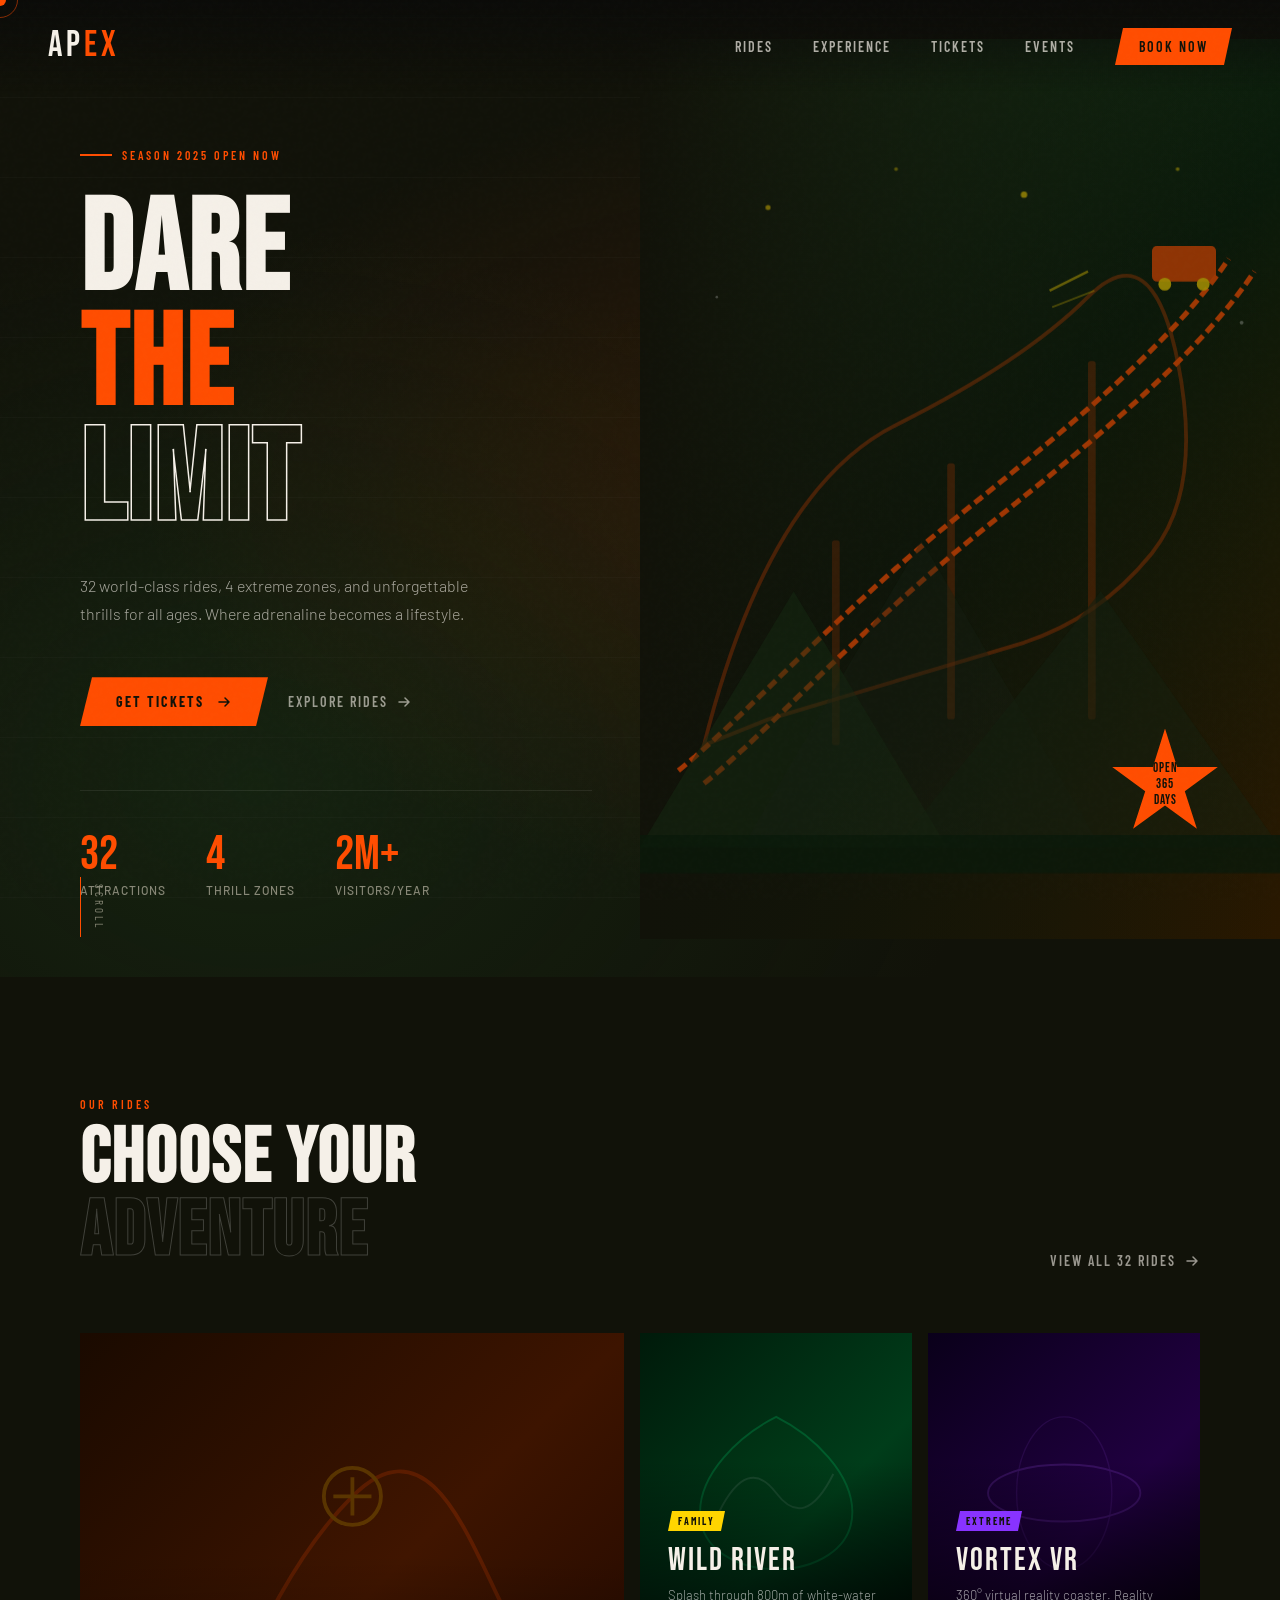
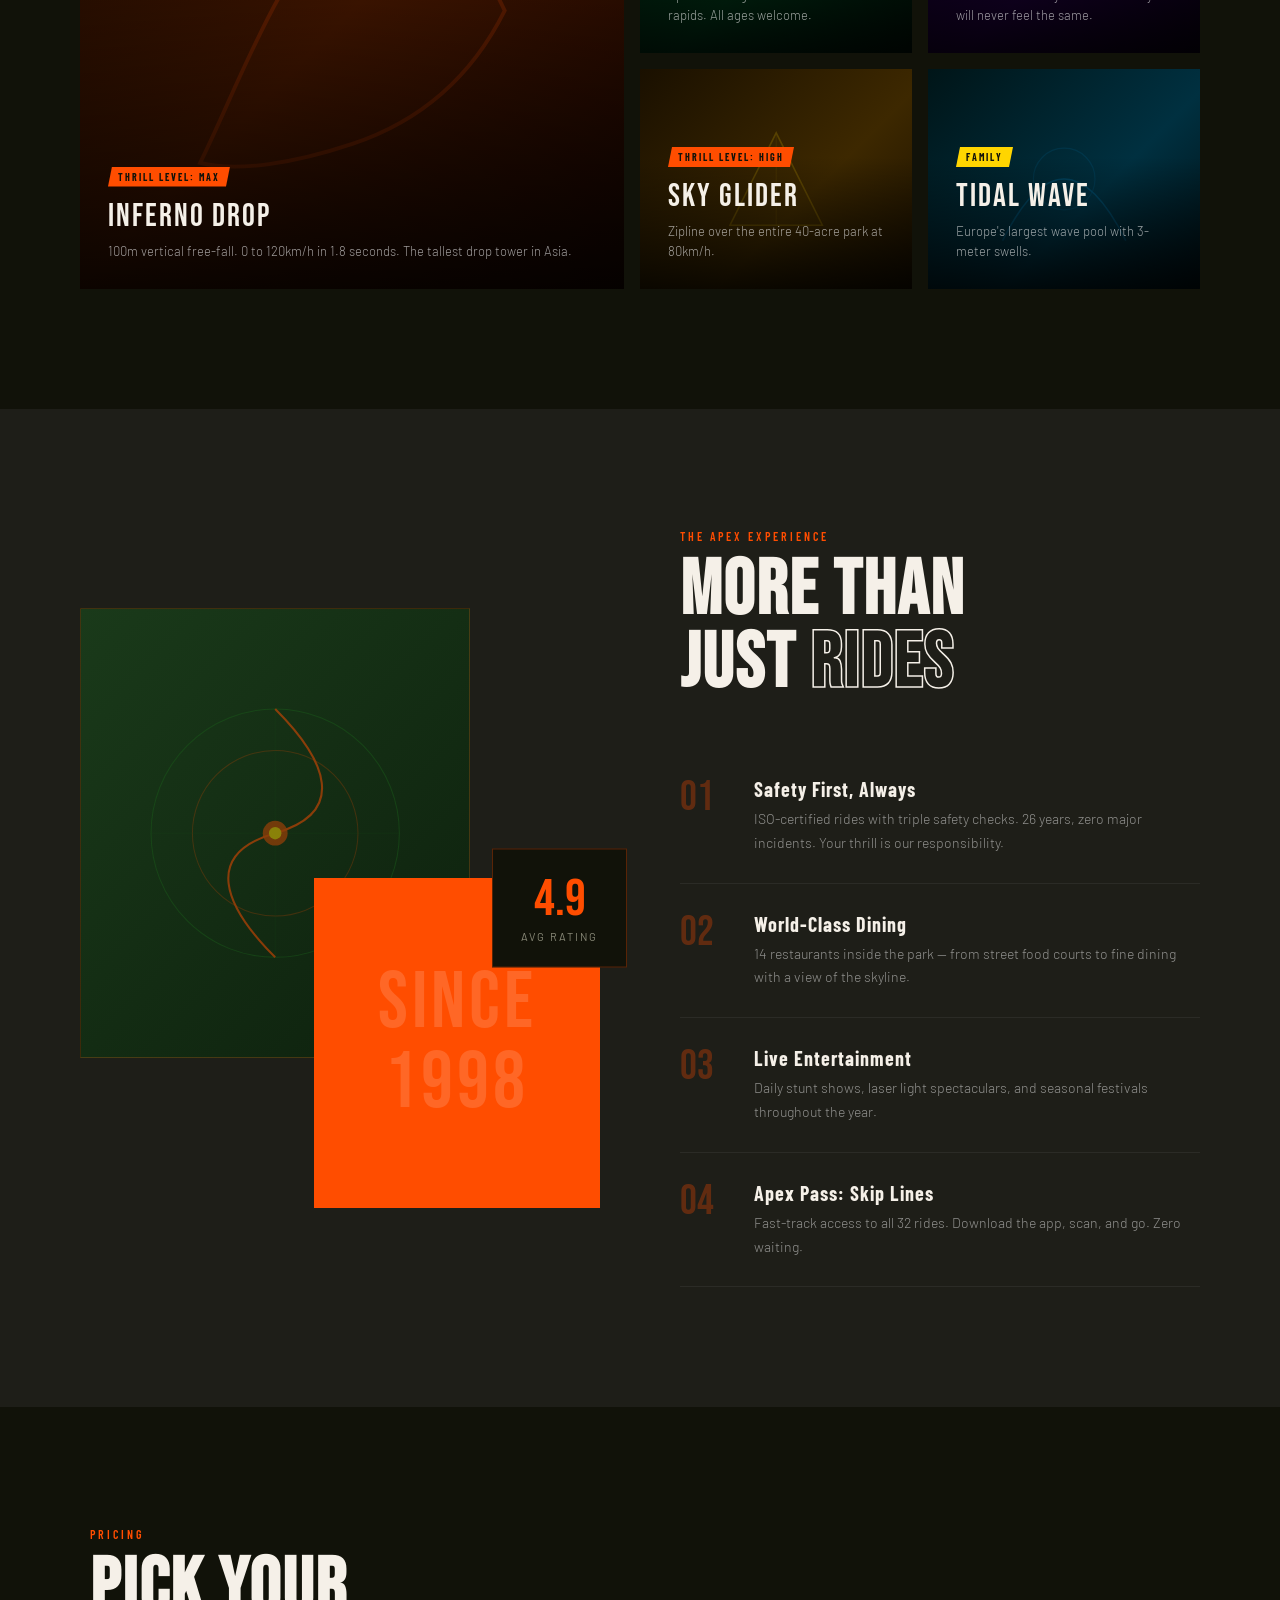
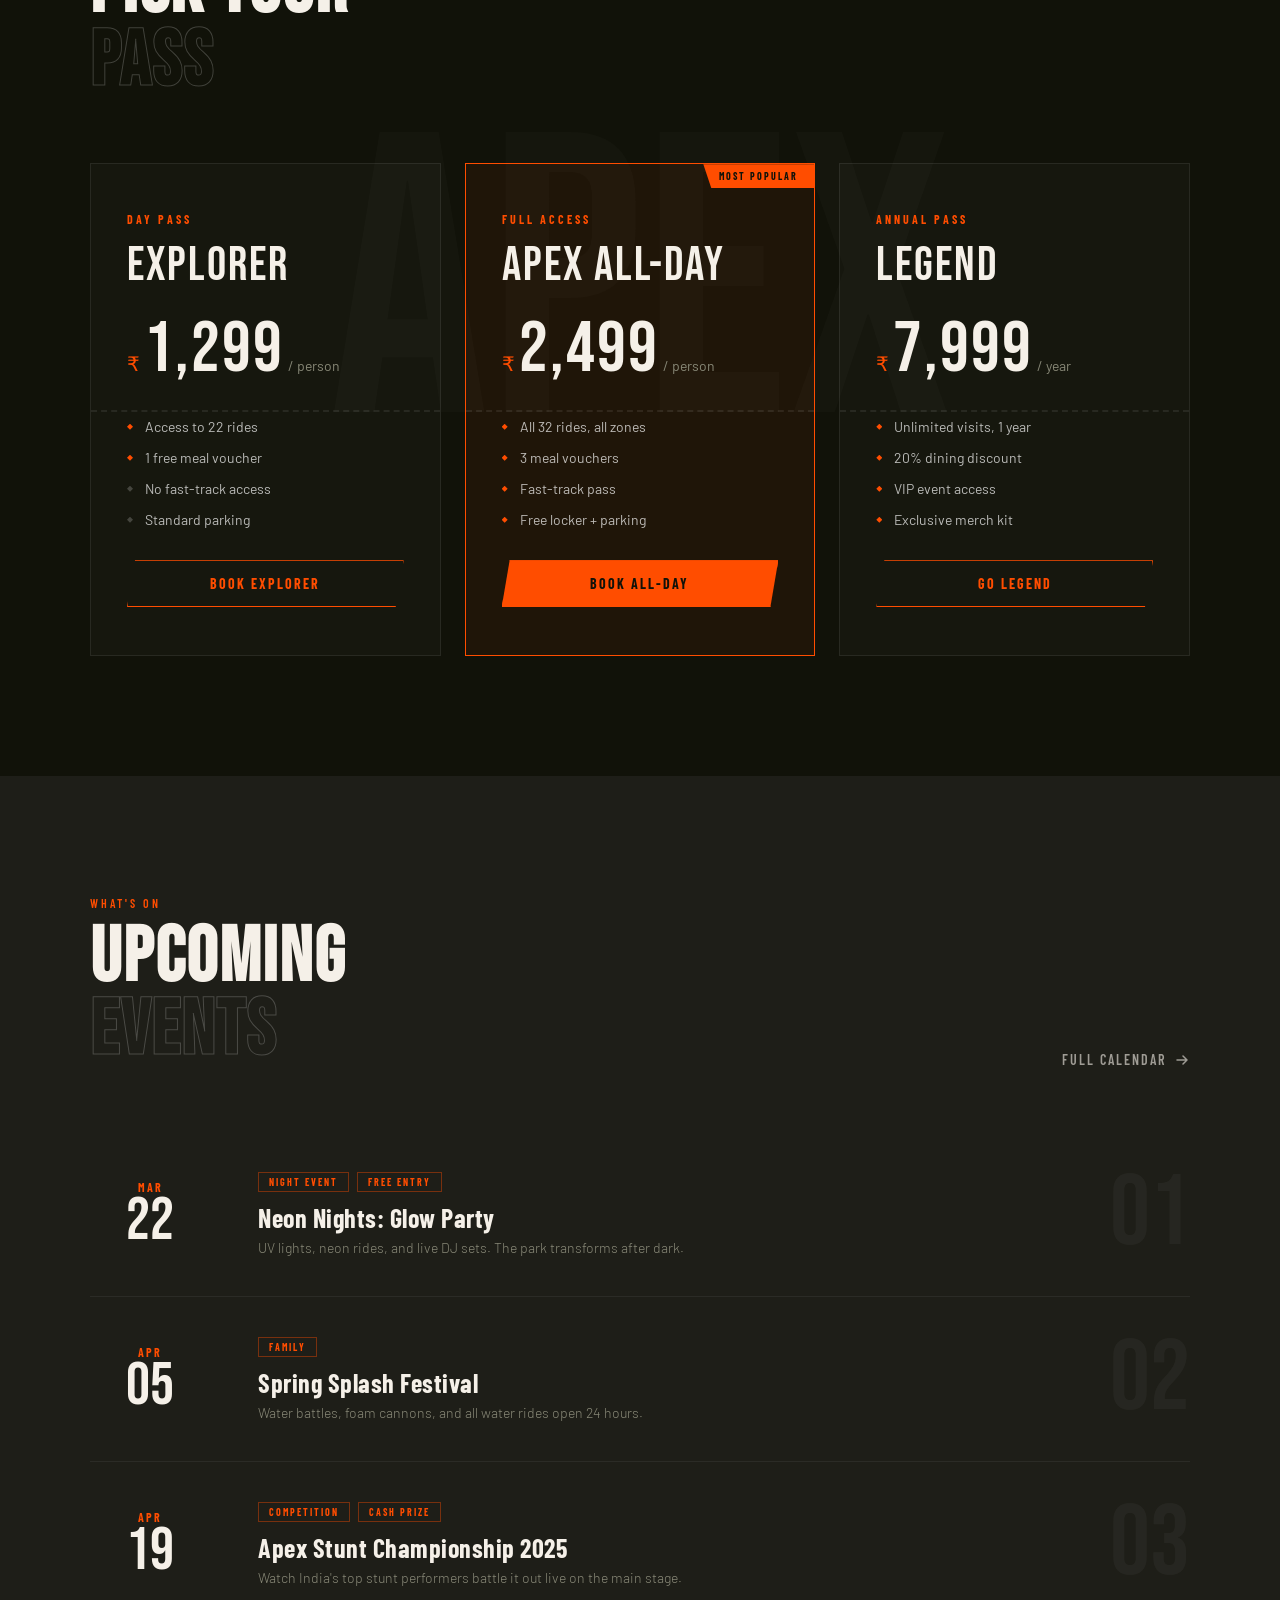
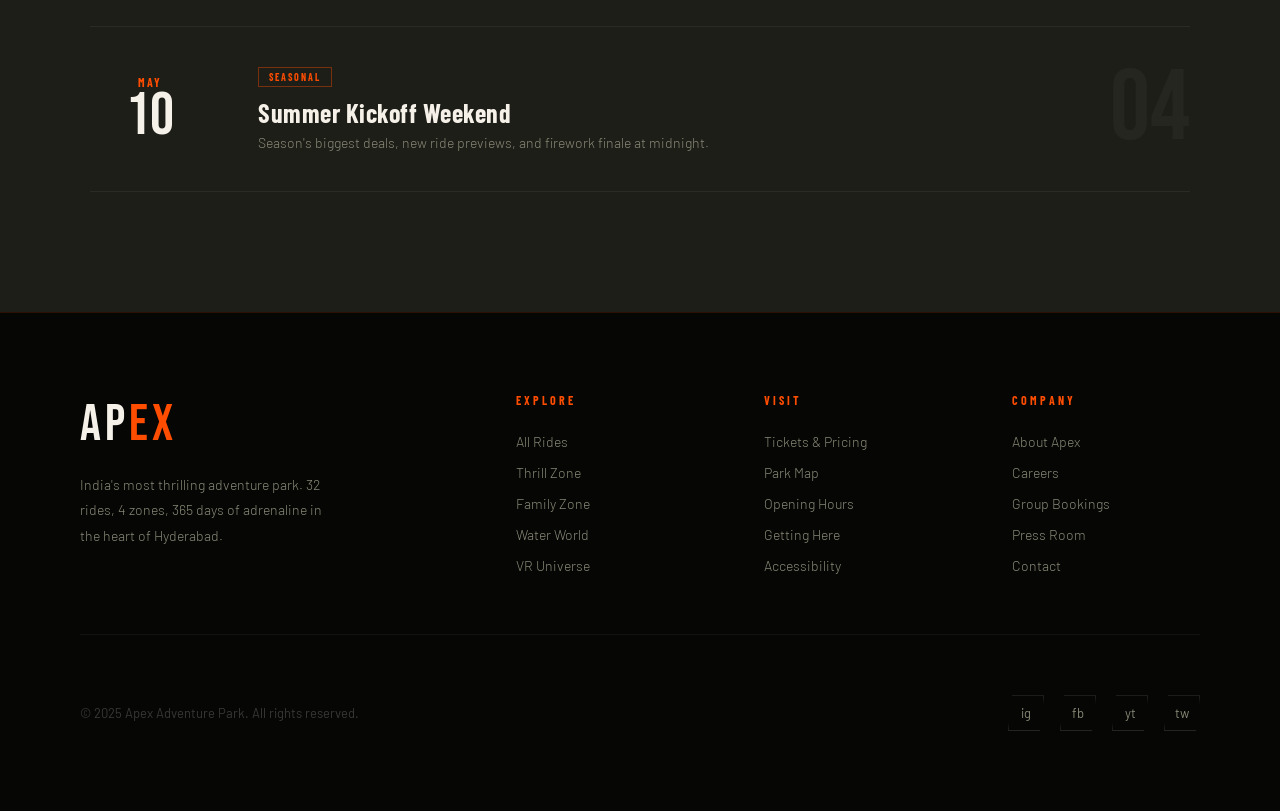
==== index.html @ 9ba6befd "Rename adventure-park.html to index.html" ====
<!DOCTYPE html>
<html lang="en">
<head>
<meta charset="UTF-8">
<meta name="viewport" content="width=device-width, initial-scale=1.0">
<title>APEX — Adventure Park</title>
<link href="https://fonts.googleapis.com/css2?family=Bebas+Neue&family=Barlow+Condensed:wght@400;600;700&family=Barlow:wght@300;400;500&display=swap" rel="stylesheet">
<style>
  :root {
    --black: #0a0a0a;
    --white: #f5f0e8;
    --orange: #ff4d00;
    --yellow: #ffd500;
    --green: #1a3a1a;
    --dark: #111209;
    --mid: #1e1e18;
    --text-muted: #888877;
  }

  *, *::before, *::after { margin: 0; padding: 0; box-sizing: border-box; }

  html { scroll-behavior: smooth; }

  body {
    background: var(--dark);
    color: var(--white);
    font-family: 'Barlow', sans-serif;
    overflow-x: hidden;
    cursor: none;
  }

  /* Custom cursor */
  .cursor {
    position: fixed;
    width: 12px; height: 12px;
    background: var(--orange);
    border-radius: 50%;
    pointer-events: none;
    z-index: 9999;
    transform: translate(-50%, -50%);
    transition: transform 0.1s, width 0.2s, height 0.2s;
  }
  .cursor-ring {
    position: fixed;
    width: 36px; height: 36px;
    border: 1.5px solid var(--orange);
    border-radius: 50%;
    pointer-events: none;
    z-index: 9998;
    transform: translate(-50%, -50%);
    transition: transform 0.15s ease, width 0.3s, height 0.3s, opacity 0.3s;
    opacity: 0.5;
  }
  .cursor-ring.hovered { width: 60px; height: 60px; opacity: 0.2; }
  .cursor.hovered { width: 6px; height: 6px; }

  /* Noise texture overlay */
  body::before {
    content: '';
    position: fixed;
    inset: 0;
    background-image: url("data:image/svg+xml,%3Csvg viewBox='0 0 200 200' xmlns='http://www.w3.org/2000/svg'%3E%3Cfilter id='n'%3E%3CfeTurbulence type='fractalNoise' baseFrequency='0.9' numOctaves='4' stitchTiles='stitch'/%3E%3C/filter%3E%3Crect width='100%25' height='100%25' filter='url(%23n)' opacity='0.04'/%3E%3C/svg%3E");
    pointer-events: none;
    z-index: 1000;
    opacity: 0.35;
  }

  /* NAV */
  nav {
    position: fixed;
    top: 0; left: 0; right: 0;
    z-index: 500;
    display: flex;
    justify-content: space-between;
    align-items: center;
    padding: 24px 48px;
    mix-blend-mode: normal;
  }
  nav::after {
    content: '';
    position: absolute;
    inset: 0;
    background: linear-gradient(to bottom, rgba(10,10,9,0.8) 0%, transparent 100%);
    pointer-events: none;
    z-index: -1;
  }
  .nav-logo {
    font-family: 'Bebas Neue', cursive;
    font-size: 36px;
    letter-spacing: 4px;
    color: var(--white);
    text-decoration: none;
  }
  .nav-logo span { color: var(--orange); }
  .nav-links {
    display: flex;
    gap: 40px;
    list-style: none;
  }
  .nav-links a {
    font-family: 'Barlow Condensed', sans-serif;
    font-size: 14px;
    font-weight: 600;
    letter-spacing: 2px;
    text-transform: uppercase;
    color: var(--white);
    text-decoration: none;
    opacity: 0.7;
    transition: opacity 0.2s, color 0.2s;
  }
  .nav-links a:hover { opacity: 1; color: var(--orange); }
  .nav-cta {
    background: var(--orange);
    color: var(--dark) !important;
    opacity: 1 !important;
    padding: 10px 24px;
    clip-path: polygon(8px 0%, 100% 0%, calc(100% - 8px) 100%, 0% 100%);
    transition: background 0.2s !important;
  }
  .nav-cta:hover { background: var(--yellow) !important; color: var(--dark) !important; }

  /* HERO */
  .hero {
    position: relative;
    min-height: 100vh;
    display: grid;
    grid-template-columns: 1fr 1fr;
    align-items: center;
    overflow: hidden;
  }
  .hero-bg {
    position: absolute;
    inset: 0;
    background: radial-gradient(ellipse at 70% 50%, rgba(255,77,0,0.12) 0%, transparent 60%),
                radial-gradient(ellipse at 20% 80%, rgba(26,58,26,0.4) 0%, transparent 50%),
                var(--dark);
  }
  .hero-lines {
    position: absolute;
    inset: 0;
    background-image: repeating-linear-gradient(
      0deg,
      transparent,
      transparent 79px,
      rgba(255,255,255,0.02) 79px,
      rgba(255,255,255,0.02) 80px
    );
    pointer-events: none;
  }
  .hero-left {
    position: relative;
    z-index: 2;
    padding: 140px 48px 80px 80px;
  }
  .hero-tag {
    display: inline-flex;
    align-items: center;
    gap: 10px;
    font-family: 'Barlow Condensed', sans-serif;
    font-size: 12px;
    font-weight: 600;
    letter-spacing: 3px;
    text-transform: uppercase;
    color: var(--orange);
    margin-bottom: 32px;
  }
  .hero-tag::before {
    content: '';
    display: block;
    width: 32px;
    height: 2px;
    background: var(--orange);
  }
  .hero-title {
    font-family: 'Bebas Neue', cursive;
    font-size: clamp(80px, 10vw, 140px);
    line-height: 0.9;
    letter-spacing: 2px;
    margin-bottom: 32px;
  }
  .hero-title .accent { color: var(--orange); }
  .hero-title .line2 { 
    -webkit-text-stroke: 1.5px var(--white);
    color: transparent;
    display: block;
  }
  .hero-desc {
    font-size: 16px;
    font-weight: 300;
    line-height: 1.8;
    color: rgba(245,240,232,0.65);
    max-width: 420px;
    margin-bottom: 48px;
  }
  .hero-actions {
    display: flex;
    gap: 20px;
    align-items: center;
  }
  .btn-primary {
    display: inline-flex;
    align-items: center;
    gap: 12px;
    background: var(--orange);
    color: var(--dark);
    font-family: 'Barlow Condensed', sans-serif;
    font-size: 14px;
    font-weight: 700;
    letter-spacing: 2px;
    text-transform: uppercase;
    padding: 16px 36px;
    text-decoration: none;
    clip-path: polygon(12px 0%, 100% 0%, calc(100% - 12px) 100%, 0% 100%);
    transition: background 0.2s, transform 0.2s;
  }
  .btn-primary:hover { background: var(--yellow); transform: translateY(-2px); }
  .btn-secondary {
    font-family: 'Barlow Condensed', sans-serif;
    font-size: 14px;
    font-weight: 600;
    letter-spacing: 2px;
    text-transform: uppercase;
    color: var(--white);
    text-decoration: none;
    opacity: 0.6;
    display: flex;
    align-items: center;
    gap: 8px;
    transition: opacity 0.2s;
  }
  .btn-secondary:hover { opacity: 1; }
  .btn-secondary svg { transition: transform 0.2s; }
  .btn-secondary:hover svg { transform: translateX(4px); }

  .hero-stats {
    display: flex;
    gap: 40px;
    margin-top: 64px;
    padding-top: 40px;
    border-top: 1px solid rgba(255,255,255,0.08);
  }
  .stat-num {
    font-family: 'Bebas Neue', cursive;
    font-size: 48px;
    color: var(--orange);
    line-height: 1;
  }
  .stat-label {
    font-size: 12px;
    font-weight: 500;
    letter-spacing: 1px;
    color: var(--text-muted);
    text-transform: uppercase;
    margin-top: 4px;
  }

  .hero-right {
    position: relative;
    z-index: 2;
    height: 100vh;
    display: flex;
    align-items: center;
    justify-content: center;
    overflow: hidden;
  }
  .hero-img-frame {
    position: relative;
    width: 100%;
    height: 100%;
  }
  .hero-img-main {
    position: absolute;
    inset: 0;
    background: 
      linear-gradient(to left, transparent 0%, var(--dark) 100%),
      linear-gradient(135deg, #1a3a1a 0%, #0a1a0a 50%, #2a1800 100%);
    display: flex;
    align-items: center;
    justify-content: center;
    overflow: hidden;
  }

  /* Illustrated park scene */
  .park-scene {
    width: 100%;
    height: 100%;
    position: relative;
  }

  /* Floating badge */
  .hero-badge {
    position: absolute;
    bottom: 100px;
    right: 60px;
    width: 110px;
    height: 110px;
    background: var(--orange);
    clip-path: polygon(50% 0%, 61% 35%, 98% 35%, 68% 57%, 79% 91%, 50% 70%, 21% 91%, 32% 57%, 2% 35%, 39% 35%);
    display: flex;
    flex-direction: column;
    align-items: center;
    justify-content: center;
    animation: spin 20s linear infinite;
    z-index: 10;
  }
  .hero-badge-text {
    font-family: 'Bebas Neue', cursive;
    font-size: 13px;
    color: var(--dark);
    letter-spacing: 1px;
    text-align: center;
    animation: counter-spin 20s linear infinite;
  }
  @keyframes spin { to { transform: rotate(360deg); } }
  @keyframes counter-spin { to { transform: rotate(-360deg); } }

  /* Scroll indicator */
  .scroll-hint {
    position: absolute;
    bottom: 40px;
    left: 80px;
    display: flex;
    align-items: center;
    gap: 12px;
    z-index: 10;
  }
  .scroll-line {
    width: 1px;
    height: 60px;
    background: var(--orange);
    animation: scroll-pulse 2s ease-in-out infinite;
  }
  @keyframes scroll-pulse {
    0%, 100% { opacity: 0.3; transform: scaleY(1); }
    50% { opacity: 1; transform: scaleY(0.7); }
  }
  .scroll-text {
    font-family: 'Barlow Condensed', sans-serif;
    font-size: 11px;
    letter-spacing: 3px;
    text-transform: uppercase;
    color: var(--text-muted);
    writing-mode: vertical-rl;
  }

  /* SECTION COMMONS */
  section { position: relative; }
  .section-header {
    display: flex;
    align-items: flex-end;
    justify-content: space-between;
    margin-bottom: 64px;
  }
  .section-tag {
    font-family: 'Barlow Condensed', sans-serif;
    font-size: 12px;
    font-weight: 600;
    letter-spacing: 3px;
    text-transform: uppercase;
    color: var(--orange);
    margin-bottom: 12px;
  }
  .section-title {
    font-family: 'Bebas Neue', cursive;
    font-size: clamp(48px, 6vw, 80px);
    letter-spacing: 2px;
    line-height: 0.95;
  }
  .section-title .ghost {
    -webkit-text-stroke: 1px rgba(255,255,255,0.2);
    color: transparent;
    display: block;
  }

  /* ATTRACTIONS */
  .attractions {
    padding: 120px 80px;
    background: var(--dark);
  }
  .attractions-grid {
    display: grid;
    grid-template-columns: 2fr 1fr 1fr;
    grid-template-rows: 320px 220px;
    gap: 16px;
  }
  .attraction-card {
    position: relative;
    overflow: hidden;
    cursor: none;
    group: true;
  }
  .attraction-card:first-child {
    grid-row: 1 / 3;
  }
  .card-bg {
    position: absolute;
    inset: 0;
    transition: transform 0.6s cubic-bezier(0.25, 0.46, 0.45, 0.94);
  }
  .attraction-card:hover .card-bg { transform: scale(1.05); }

  .card-bg-1 { background: linear-gradient(135deg, #1a0a00 0%, #3d1400 50%, #1a0500 100%); }
  .card-bg-2 { background: linear-gradient(135deg, #001a0a 0%, #003d1a 60%, #001408 100%); }
  .card-bg-3 { background: linear-gradient(135deg, #0a001a 0%, #200040 60%, #0a0015 100%); }
  .card-bg-4 { background: linear-gradient(135deg, #1a1000 0%, #3d2800 60%, #1a1000 100%); }
  .card-bg-5 { background: linear-gradient(135deg, #001518 0%, #003040 60%, #001015 100%); }

  .card-overlay {
    position: absolute;
    inset: 0;
    background: linear-gradient(to top, rgba(0,0,0,0.8) 0%, transparent 60%);
  }
  .card-content {
    position: absolute;
    bottom: 0;
    left: 0;
    right: 0;
    padding: 28px;
  }
  .card-badge {
    display: inline-block;
    background: var(--orange);
    color: var(--dark);
    font-family: 'Barlow Condensed', sans-serif;
    font-size: 10px;
    font-weight: 700;
    letter-spacing: 2px;
    text-transform: uppercase;
    padding: 4px 10px;
    margin-bottom: 10px;
    clip-path: polygon(4px 0%, 100% 0%, calc(100% - 4px) 100%, 0% 100%);
  }
  .card-badge.thrill { background: var(--orange); }
  .card-badge.family { background: var(--yellow); }
  .card-badge.extreme { background: #ff0055; }
  .card-name {
    font-family: 'Bebas Neue', cursive;
    font-size: 32px;
    letter-spacing: 2px;
    margin-bottom: 6px;
  }
  .card-desc {
    font-size: 13px;
    color: rgba(255,255,255,0.6);
    font-weight: 300;
    line-height: 1.5;
  }

  /* SVG illustrations inside cards */
  .card-illustration {
    position: absolute;
    inset: 0;
    display: flex;
    align-items: center;
    justify-content: center;
    opacity: 0.18;
    transition: opacity 0.4s;
  }
  .attraction-card:hover .card-illustration { opacity: 0.28; }
  .card-illustration svg { width: 70%; height: 70%; }

  /* EXPERIENCE SECTION */
  .experience {
    padding: 120px 80px;
    background: var(--mid);
    overflow: hidden;
  }
  .exp-layout {
    display: grid;
    grid-template-columns: 1fr 1fr;
    gap: 80px;
    align-items: center;
  }
  .exp-visual {
    position: relative;
    height: 600px;
  }
  .exp-main-block {
    position: absolute;
    top: 0; left: 0;
    width: 75%;
    height: 75%;
    background: linear-gradient(135deg, #1a3a1a, #0d200d);
    border: 1px solid rgba(255,77,0,0.2);
    display: flex;
    align-items: center;
    justify-content: center;
    overflow: hidden;
  }
  .exp-accent-block {
    position: absolute;
    bottom: 0; right: 0;
    width: 55%;
    height: 55%;
    background: var(--orange);
    display: flex;
    align-items: center;
    justify-content: center;
    overflow: hidden;
  }
  .exp-accent-inner {
    font-family: 'Bebas Neue', cursive;
    font-size: 80px;
    color: rgba(255,255,255,0.15);
    letter-spacing: 4px;
    text-align: center;
    line-height: 1;
  }
  .exp-float-stat {
    position: absolute;
    top: 50%;
    right: 0;
    transform: translate(20%, -50%);
    background: var(--dark);
    border: 1px solid rgba(255,77,0,0.3);
    padding: 24px 28px;
    text-align: center;
    z-index: 10;
  }
  .exp-float-num {
    font-family: 'Bebas Neue', cursive;
    font-size: 52px;
    color: var(--orange);
    line-height: 1;
  }
  .exp-float-label {
    font-size: 11px;
    letter-spacing: 2px;
    text-transform: uppercase;
    color: var(--text-muted);
    margin-top: 4px;
  }

  .exp-content { }
  .exp-features {
    list-style: none;
    display: flex;
    flex-direction: column;
    gap: 0;
    margin-top: 48px;
  }
  .exp-feature {
    display: flex;
    gap: 24px;
    align-items: flex-start;
    padding: 28px 0;
    border-bottom: 1px solid rgba(255,255,255,0.06);
    transition: border-color 0.3s;
    cursor: none;
  }
  .exp-feature:hover { border-color: rgba(255,77,0,0.3); }
  .exp-feature:hover .feat-num { color: var(--white); }
  .feat-num {
    font-family: 'Bebas Neue', cursive;
    font-size: 42px;
    color: rgba(255,77,0,0.3);
    line-height: 1;
    min-width: 50px;
    transition: color 0.3s;
  }
  .feat-body { }
  .feat-title {
    font-family: 'Barlow Condensed', sans-serif;
    font-size: 20px;
    font-weight: 700;
    letter-spacing: 1px;
    margin-bottom: 6px;
  }
  .feat-text {
    font-size: 14px;
    color: rgba(255,255,255,0.5);
    line-height: 1.7;
    font-weight: 300;
  }

  /* TICKET SECTION */
  .tickets {
    padding: 120px 80px;
    background: var(--dark);
    position: relative;
    overflow: hidden;
  }
  .tickets::before {
    content: 'APEX';
    position: absolute;
    font-family: 'Bebas Neue', cursive;
    font-size: 400px;
    color: rgba(255,255,255,0.015);
    top: 50%;
    left: 50%;
    transform: translate(-50%, -50%);
    white-space: nowrap;
    pointer-events: none;
  }
  .tickets-grid {
    display: grid;
    grid-template-columns: repeat(3, 1fr);
    gap: 24px;
    position: relative;
    z-index: 2;
  }
  .ticket-card {
    position: relative;
    padding: 48px 36px;
    border: 1px solid rgba(255,255,255,0.08);
    background: rgba(255,255,255,0.02);
    transition: border-color 0.3s, transform 0.3s;
    overflow: hidden;
    cursor: none;
  }
  .ticket-card:hover {
    border-color: rgba(255,77,0,0.4);
    transform: translateY(-6px);
  }
  .ticket-card.featured {
    border-color: var(--orange);
    background: rgba(255,77,0,0.06);
  }
  .ticket-card.featured::before {
    content: 'MOST POPULAR';
    position: absolute;
    top: 0; right: 0;
    background: var(--orange);
    color: var(--dark);
    font-family: 'Barlow Condensed', sans-serif;
    font-size: 10px;
    font-weight: 700;
    letter-spacing: 2px;
    padding: 6px 16px;
    clip-path: polygon(0% 0%, 100% 0%, 100% 100%, 8px 100%);
  }
  .ticket-perforated {
    position: absolute;
    left: 0; right: 0;
    top: 50%;
    border-top: 2px dashed rgba(255,255,255,0.08);
  }
  .ticket-type {
    font-family: 'Barlow Condensed', sans-serif;
    font-size: 12px;
    font-weight: 700;
    letter-spacing: 3px;
    text-transform: uppercase;
    color: var(--orange);
    margin-bottom: 16px;
  }
  .ticket-name {
    font-family: 'Bebas Neue', cursive;
    font-size: 48px;
    letter-spacing: 2px;
    line-height: 1;
    margin-bottom: 8px;
  }
  .ticket-price {
    display: flex;
    align-items: baseline;
    gap: 4px;
    margin: 24px 0;
  }
  .price-currency {
    font-size: 20px;
    font-weight: 500;
    color: var(--orange);
  }
  .price-amount {
    font-family: 'Bebas Neue', cursive;
    font-size: 72px;
    color: var(--white);
    letter-spacing: 2px;
    line-height: 1;
  }
  .price-per {
    font-size: 14px;
    color: var(--text-muted);
  }
  .ticket-perks {
    list-style: none;
    margin: 32px 0;
    display: flex;
    flex-direction: column;
    gap: 14px;
  }
  .ticket-perks li {
    display: flex;
    align-items: center;
    gap: 12px;
    font-size: 14px;
    color: rgba(255,255,255,0.7);
  }
  .perk-dot {
    width: 6px;
    height: 6px;
    background: var(--orange);
    flex-shrink: 0;
    clip-path: polygon(50% 0%, 100% 50%, 50% 100%, 0% 50%);
  }
  .perk-dot.grey { background: rgba(255,255,255,0.2); }
  .ticket-btn {
    display: block;
    text-align: center;
    padding: 14px;
    font-family: 'Barlow Condensed', sans-serif;
    font-size: 14px;
    font-weight: 700;
    letter-spacing: 2px;
    text-transform: uppercase;
    text-decoration: none;
    border: 1.5px solid var(--orange);
    color: var(--orange);
    transition: background 0.2s, color 0.2s;
    clip-path: polygon(8px 0%, 100% 0%, calc(100% - 8px) 100%, 0% 100%);
  }
  .ticket-btn:hover, .ticket-card.featured .ticket-btn {
    background: var(--orange);
    color: var(--dark);
  }

  /* EVENTS */
  .events {
    padding: 120px 80px;
    background: var(--mid);
  }
  .events-list {
    display: flex;
    flex-direction: column;
    gap: 0;
  }
  .event-row {
    display: grid;
    grid-template-columns: 120px 1fr auto;
    gap: 48px;
    align-items: center;
    padding: 32px 0;
    border-bottom: 1px solid rgba(255,255,255,0.06);
    cursor: none;
    transition: border-color 0.3s;
  }
  .event-row:hover { border-color: rgba(255,77,0,0.3); }
  .event-row:hover .event-num { color: var(--orange); }
  .event-date-block { text-align: center; }
  .event-month {
    font-family: 'Barlow Condensed', sans-serif;
    font-size: 12px;
    font-weight: 700;
    letter-spacing: 2px;
    text-transform: uppercase;
    color: var(--orange);
  }
  .event-day {
    font-family: 'Bebas Neue', cursive;
    font-size: 60px;
    line-height: 0.9;
    color: var(--white);
  }
  .event-info { }
  .event-tag-row {
    display: flex;
    gap: 8px;
    margin-bottom: 10px;
  }
  .event-tag {
    font-family: 'Barlow Condensed', sans-serif;
    font-size: 10px;
    font-weight: 700;
    letter-spacing: 2px;
    text-transform: uppercase;
    padding: 3px 10px;
    border: 1px solid rgba(255,77,0,0.4);
    color: var(--orange);
  }
  .event-name {
    font-family: 'Barlow Condensed', sans-serif;
    font-size: 26px;
    font-weight: 700;
    letter-spacing: 0.5px;
    margin-bottom: 6px;
  }
  .event-desc {
    font-size: 14px;
    color: var(--text-muted);
    font-weight: 300;
  }
  .event-num {
    font-family: 'Bebas Neue', cursive;
    font-size: 100px;
    color: rgba(255,255,255,0.04);
    line-height: 1;
    transition: color 0.3s;
  }

  /* FOOTER */
  footer {
    background: #060604;
    padding: 80px;
    border-top: 1px solid rgba(255,77,0,0.15);
  }
  .footer-top {
    display: grid;
    grid-template-columns: 2fr 1fr 1fr 1fr;
    gap: 60px;
    margin-bottom: 60px;
    padding-bottom: 60px;
    border-bottom: 1px solid rgba(255,255,255,0.05);
  }
  .footer-brand {}
  .footer-logo {
    font-family: 'Bebas Neue', cursive;
    font-size: 52px;
    letter-spacing: 4px;
    color: var(--white);
    margin-bottom: 16px;
  }
  .footer-logo span { color: var(--orange); }
  .footer-tagline {
    font-size: 14px;
    color: var(--text-muted);
    line-height: 1.8;
    max-width: 260px;
    font-weight: 300;
  }
  .footer-col-title {
    font-family: 'Barlow Condensed', sans-serif;
    font-size: 12px;
    font-weight: 700;
    letter-spacing: 3px;
    text-transform: uppercase;
    color: var(--orange);
    margin-bottom: 24px;
  }
  .footer-links {
    list-style: none;
    display: flex;
    flex-direction: column;
    gap: 12px;
  }
  .footer-links a {
    font-size: 14px;
    color: var(--text-muted);
    text-decoration: none;
    transition: color 0.2s;
    font-weight: 300;
  }
  .footer-links a:hover { color: var(--white); }
  .footer-bottom {
    display: flex;
    justify-content: space-between;
    align-items: center;
  }
  .footer-copy {
    font-size: 13px;
    color: rgba(255,255,255,0.2);
  }
  .footer-socials {
    display: flex;
    gap: 16px;
  }
  .social-btn {
    width: 36px;
    height: 36px;
    border: 1px solid rgba(255,255,255,0.12);
    display: flex;
    align-items: center;
    justify-content: center;
    color: var(--text-muted);
    text-decoration: none;
    font-size: 13px;
    transition: border-color 0.2s, color 0.2s;
    clip-path: polygon(4px 0%, 100% 0%, calc(100% - 4px) 100%, 0% 100%);
  }
  .social-btn:hover { border-color: var(--orange); color: var(--orange); }

  /* ANIMATIONS */
  .reveal {
    opacity: 0;
    transform: translateY(30px);
    transition: opacity 0.8s ease, transform 0.8s ease;
  }
  .reveal.visible {
    opacity: 1;
    transform: translateY(0);
  }

  /* Hero entry animations */
  .hero-tag { animation: fadeUp 0.8s 0.2s both ease; }
  .hero-title { animation: fadeUp 0.8s 0.4s both ease; }
  .hero-desc { animation: fadeUp 0.8s 0.6s both ease; }
  .hero-actions { animation: fadeUp 0.8s 0.8s both ease; }
  .hero-stats { animation: fadeUp 0.8s 1s both ease; }

  @keyframes fadeUp {
    from { opacity: 0; transform: translateY(24px); }
    to { opacity: 1; transform: translateY(0); }
  }
</style>
</head>
<body>

<div class="cursor" id="cursor"></div>
<div class="cursor-ring" id="cursor-ring"></div>

<!-- NAV -->
<nav>
  <a href="#" class="nav-logo">AP<span>EX</span></a>
  <ul class="nav-links">
    <li><a href="#attractions">Rides</a></li>
    <li><a href="#experience">Experience</a></li>
    <li><a href="#tickets">Tickets</a></li>
    <li><a href="#events">Events</a></li>
    <li><a href="#tickets" class="nav-cta">Book Now</a></li>
  </ul>
</nav>

<!-- HERO -->
<section class="hero">
  <div class="hero-bg"></div>
  <div class="hero-lines"></div>
  <div class="hero-left">
    <div class="hero-tag">Season 2025 Open Now</div>
    <h1 class="hero-title">
      DARE<br>
      <span class="accent">THE</span><br>
      <span class="line2">LIMIT</span>
    </h1>
    <p class="hero-desc">32 world-class rides, 4 extreme zones, and unforgettable thrills for all ages. Where adrenaline becomes a lifestyle.</p>
    <div class="hero-actions">
      <a href="#tickets" class="btn-primary">
        Get Tickets
        <svg width="16" height="16" viewBox="0 0 16 16" fill="none"><path d="M3 8h10M9 4l4 4-4 4" stroke="currentColor" stroke-width="1.5" stroke-linecap="round" stroke-linejoin="round"/></svg>
      </a>
      <a href="#attractions" class="btn-secondary">
        Explore Rides
        <svg width="16" height="16" viewBox="0 0 16 16" fill="none"><path d="M3 8h10M9 4l4 4-4 4" stroke="currentColor" stroke-width="1.5" stroke-linecap="round" stroke-linejoin="round"/></svg>
      </a>
    </div>
    <div class="hero-stats">
      <div>
        <div class="stat-num">32</div>
        <div class="stat-label">Attractions</div>
      </div>
      <div>
        <div class="stat-num">4</div>
        <div class="stat-label">Thrill Zones</div>
      </div>
      <div>
        <div class="stat-num">2M+</div>
        <div class="stat-label">Visitors/Year</div>
      </div>
    </div>
  </div>
  <div class="hero-right">
    <div class="hero-img-frame">
      <div class="hero-img-main">
        <svg viewBox="0 0 500 600" xmlns="http://www.w3.org/2000/svg" style="width:100%;height:100%;">
          <!-- Roller coaster silhouette -->
          <g opacity="0.6">
            <!-- Track loops -->
            <path d="M50,500 Q100,300 200,250 Q300,200 350,150 Q400,100 420,200 Q440,300 400,350 Q360,400 300,420 Q200,450 100,480 Q50,500 50,500Z" fill="none" stroke="#ff4d00" stroke-width="3" opacity="0.4"/>
            <!-- Rails -->
            <path d="M30,520 C80,480 150,400 250,320 C350,240 420,180 460,120" fill="none" stroke="#ff4d00" stroke-width="4" stroke-dasharray="8,4"/>
            <path d="M50,530 C100,490 170,410 270,330 C370,250 440,190 480,130" fill="none" stroke="#ff4d00" stroke-width="4" stroke-dasharray="8,4"/>
            <!-- Support towers -->
            <rect x="240" y="280" width="6" height="200" fill="#ff4d00" opacity="0.3" rx="2"/>
            <rect x="350" y="200" width="6" height="280" fill="#ff4d00" opacity="0.3" rx="2"/>
            <rect x="150" y="340" width="6" height="160" fill="#ff4d00" opacity="0.25" rx="2"/>
            <!-- Cart -->
            <rect x="400" y="110" width="50" height="28" rx="4" fill="#ff4d00" opacity="0.9"/>
            <circle cx="410" cy="140" r="5" fill="#ffd500" opacity="0.9"/>
            <circle cx="440" cy="140" r="5" fill="#ffd500" opacity="0.9"/>
            <!-- Thrill lines / speed marks -->
            <line x1="350" y1="130" x2="320" y2="145" stroke="#ffd500" stroke-width="2" opacity="0.6"/>
            <line x1="355" y1="145" x2="322" y2="158" stroke="#ffd500" stroke-width="1.5" opacity="0.4"/>
            <!-- Mountain silhouettes -->
            <polygon points="0,580 120,380 240,580" fill="#1a3a1a" opacity="0.5"/>
            <polygon points="80,580 220,340 360,580" fill="#1a2a1a" opacity="0.4"/>
            <polygon points="200,580 360,380 500,580" fill="#152515" opacity="0.6"/>
            <!-- Stars/lights -->
            <circle cx="100" cy="80" r="2" fill="#ffd500" opacity="0.7"/>
            <circle cx="200" cy="50" r="1.5" fill="#ffd500" opacity="0.5"/>
            <circle cx="300" cy="70" r="2.5" fill="#ffd500" opacity="0.8"/>
            <circle cx="420" cy="50" r="1.5" fill="#ffd500" opacity="0.6"/>
            <circle cx="60" cy="150" r="1" fill="white" opacity="0.4"/>
            <circle cx="470" cy="170" r="1.5" fill="white" opacity="0.4"/>
          </g>
          <!-- Ground -->
          <rect x="0" y="570" width="500" height="30" fill="#0a1a0a" opacity="0.8"/>
        </svg>
      </div>
    </div>
    <div class="hero-badge">
      <div class="hero-badge-text">OPEN<br>365<br>DAYS</div>
    </div>
  </div>
  <div class="scroll-hint">
    <div class="scroll-line"></div>
    <div class="scroll-text">Scroll</div>
  </div>
</section>

<!-- ATTRACTIONS -->
<section class="attractions" id="attractions">
  <div class="section-header reveal">
    <div>
      <div class="section-tag">Our Rides</div>
      <h2 class="section-title">CHOOSE YOUR<br><span class="ghost">ADVENTURE</span></h2>
    </div>
    <a href="#" class="btn-secondary">
      View All 32 Rides
      <svg width="16" height="16" viewBox="0 0 16 16" fill="none"><path d="M3 8h10M9 4l4 4-4 4" stroke="currentColor" stroke-width="1.5" stroke-linecap="round" stroke-linejoin="round"/></svg>
    </a>
  </div>
  <div class="attractions-grid reveal">
    <!-- Card 1: Big feature -->
    <div class="attraction-card">
      <div class="card-bg card-bg-1"></div>
      <div class="card-illustration">
        <svg viewBox="0 0 200 200" fill="none" xmlns="http://www.w3.org/2000/svg">
          <path d="M20,180 C40,140 60,80 100,40 C140,0 160,60 180,100 C160,140 130,160 100,170 C70,180 40,185 20,180Z" stroke="#ff4d00" stroke-width="2" fill="rgba(255,77,0,0.1)"/>
          <circle cx="100" cy="40" r="15" stroke="#ffd500" stroke-width="2"/>
          <path d="M90,40 L110,40 M100,30 L100,50" stroke="#ffd500" stroke-width="2"/>
        </svg>
      </div>
      <div class="card-overlay"></div>
      <div class="card-content">
        <div class="card-badge thrill">Thrill Level: Max</div>
        <div class="card-name">INFERNO DROP</div>
        <div class="card-desc">100m vertical free-fall. 0 to 120km/h in 1.8 seconds. The tallest drop tower in Asia.</div>
      </div>
    </div>

    <!-- Card 2 -->
    <div class="attraction-card">
      <div class="card-bg card-bg-2"></div>
      <div class="card-illustration">
        <svg viewBox="0 0 200 200" fill="none" xmlns="http://www.w3.org/2000/svg">
          <path d="M100,20 C140,40 180,80 180,120 C180,160 140,180 100,180 C60,180 20,160 20,120 C20,80 60,40 100,20Z" stroke="#00ff88" stroke-width="2" fill="rgba(0,200,80,0.08)"/>
          <path d="M40,120 Q70,60 100,100 Q130,140 160,80" stroke="white" stroke-width="2" opacity="0.5"/>
        </svg>
      </div>
      <div class="card-overlay"></div>
      <div class="card-content">
        <div class="card-badge family">Family</div>
        <div class="card-name">WILD RIVER</div>
        <div class="card-desc">Splash through 800m of white-water rapids. All ages welcome.</div>
      </div>
    </div>

    <!-- Card 3 -->
    <div class="attraction-card">
      <div class="card-bg card-bg-3"></div>
      <div class="card-illustration">
        <svg viewBox="0 0 200 200" fill="none" xmlns="http://www.w3.org/2000/svg">
          <ellipse cx="100" cy="100" rx="80" ry="30" stroke="#aa55ff" stroke-width="2" fill="rgba(120,0,200,0.08)"/>
          <ellipse cx="100" cy="100" rx="50" ry="80" stroke="#aa55ff" stroke-width="1.5" fill="none" opacity="0.6"/>
        </svg>
      </div>
      <div class="card-overlay"></div>
      <div class="card-content">
        <div class="card-badge extreme" style="background:#8833ff">Extreme</div>
        <div class="card-name">VORTEX VR</div>
        <div class="card-desc">360° virtual reality coaster. Reality will never feel the same.</div>
      </div>
    </div>

    <!-- Card 4 -->
    <div class="attraction-card">
      <div class="card-bg card-bg-4"></div>
      <div class="card-illustration">
        <svg viewBox="0 0 200 200" fill="none" xmlns="http://www.w3.org/2000/svg">
          <path d="M40,160 L100,40 L160,160Z" stroke="#ffd500" stroke-width="2" fill="rgba(255,200,0,0.08)"/>
          <line x1="100" y1="40" x2="100" y2="160" stroke="#ffd500" stroke-width="1" opacity="0.5"/>
        </svg>
      </div>
      <div class="card-overlay"></div>
      <div class="card-content">
        <div class="card-badge thrill">Thrill Level: High</div>
        <div class="card-name">SKY GLIDER</div>
        <div class="card-desc">Zipline over the entire 40-acre park at 80km/h.</div>
      </div>
    </div>

    <!-- Card 5 -->
    <div class="attraction-card">
      <div class="card-bg card-bg-5"></div>
      <div class="card-illustration">
        <svg viewBox="0 0 200 200" fill="none" xmlns="http://www.w3.org/2000/svg">
          <path d="M20,180 Q100,20 180,180" stroke="#00aaff" stroke-width="2" fill="rgba(0,150,255,0.06)"/>
          <circle cx="100" cy="100" r="40" stroke="#00aaff" stroke-width="1.5" opacity="0.5"/>
        </svg>
      </div>
      <div class="card-overlay"></div>
      <div class="card-content">
        <div class="card-badge family">Family</div>
        <div class="card-name">TIDAL WAVE</div>
        <div class="card-desc">Europe's largest wave pool with 3-meter swells.</div>
      </div>
    </div>
  </div>
</section>

<!-- EXPERIENCE -->
<section class="experience" id="experience">
  <div class="exp-layout">
    <div class="exp-visual reveal">
      <div class="exp-main-block">
        <svg viewBox="0 0 300 300" xmlns="http://www.w3.org/2000/svg" style="width:80%;height:80%;">
          <g opacity="0.5">
            <circle cx="150" cy="150" r="120" stroke="#1a5a1a" stroke-width="1" fill="none"/>
            <circle cx="150" cy="150" r="80" stroke="#ff4d00" stroke-width="1" fill="none" opacity="0.4"/>
            <path d="M150,30 L150,270 M30,150 L270,150" stroke="#1a5a1a" stroke-width="0.5" opacity="0.5"/>
            <path d="M150,30 C200,80 220,130 150,150 C80,170 100,220 150,270" stroke="#ff4d00" stroke-width="2" fill="none"/>
            <circle cx="150" cy="150" r="12" fill="#ff4d00" opacity="0.8"/>
            <circle cx="150" cy="150" r="6" fill="#ffd500"/>
          </g>
        </svg>
      </div>
      <div class="exp-accent-block">
        <div class="exp-accent-inner">SINCE<br>1998</div>
      </div>
      <div class="exp-float-stat">
        <div class="exp-float-num">4.9</div>
        <div class="exp-float-label">Avg Rating</div>
      </div>
    </div>
    <div class="exp-content reveal">
      <div class="section-tag">The APEX Experience</div>
      <h2 class="section-title">MORE THAN<br>JUST <span style="-webkit-text-stroke:1.5px var(--white);color:transparent;">RIDES</span></h2>
      <ul class="exp-features">
        <li class="exp-feature">
          <div class="feat-num">01</div>
          <div class="feat-body">
            <div class="feat-title">Safety First, Always</div>
            <div class="feat-text">ISO-certified rides with triple safety checks. 26 years, zero major incidents. Your thrill is our responsibility.</div>
          </div>
        </li>
        <li class="exp-feature">
          <div class="feat-num">02</div>
          <div class="feat-body">
            <div class="feat-title">World-Class Dining</div>
            <div class="feat-text">14 restaurants inside the park — from street food courts to fine dining with a view of the skyline.</div>
          </div>
        </li>
        <li class="exp-feature">
          <div class="feat-num">03</div>
          <div class="feat-body">
            <div class="feat-title">Live Entertainment</div>
            <div class="feat-text">Daily stunt shows, laser light spectaculars, and seasonal festivals throughout the year.</div>
          </div>
        </li>
        <li class="exp-feature">
          <div class="feat-num">04</div>
          <div class="feat-body">
            <div class="feat-title">Apex Pass: Skip Lines</div>
            <div class="feat-text">Fast-track access to all 32 rides. Download the app, scan, and go. Zero waiting.</div>
          </div>
        </li>
      </ul>
    </div>
  </div>
</section>

<!-- TICKETS -->
<section class="tickets" id="tickets">
  <div class="section-header reveal" style="max-width:1100px;margin:0 auto 64px;">
    <div>
      <div class="section-tag">Pricing</div>
      <h2 class="section-title">PICK YOUR<br><span class="ghost">PASS</span></h2>
    </div>
  </div>
  <div class="tickets-grid reveal" style="max-width:1100px;margin:0 auto;">
    <!-- Day Pass -->
    <div class="ticket-card">
      <div class="ticket-perforated"></div>
      <div class="ticket-type">Day Pass</div>
      <div class="ticket-name">EXPLORER</div>
      <div class="ticket-price">
        <span class="price-currency">₹</span>
        <span class="price-amount">1,299</span>
        <span class="price-per">/ person</span>
      </div>
      <ul class="ticket-perks">
        <li><span class="perk-dot"></span> Access to 22 rides</li>
        <li><span class="perk-dot"></span> 1 free meal voucher</li>
        <li><span class="perk-dot grey"></span> No fast-track access</li>
        <li><span class="perk-dot grey"></span> Standard parking</li>
      </ul>
      <a href="#" class="ticket-btn">Book Explorer</a>
    </div>

    <!-- Featured -->
    <div class="ticket-card featured">
      <div class="ticket-perforated"></div>
      <div class="ticket-type">Full Access</div>
      <div class="ticket-name">APEX ALL-DAY</div>
      <div class="ticket-price">
        <span class="price-currency">₹</span>
        <span class="price-amount">2,499</span>
        <span class="price-per">/ person</span>
      </div>
      <ul class="ticket-perks">
        <li><span class="perk-dot"></span> All 32 rides, all zones</li>
        <li><span class="perk-dot"></span> 3 meal vouchers</li>
        <li><span class="perk-dot"></span> Fast-track pass</li>
        <li><span class="perk-dot"></span> Free locker + parking</li>
      </ul>
      <a href="#" class="ticket-btn">Book All-Day</a>
    </div>

    <!-- Annual -->
    <div class="ticket-card">
      <div class="ticket-perforated"></div>
      <div class="ticket-type">Annual Pass</div>
      <div class="ticket-name">LEGEND</div>
      <div class="ticket-price">
        <span class="price-currency">₹</span>
        <span class="price-amount">7,999</span>
        <span class="price-per">/ year</span>
      </div>
      <ul class="ticket-perks">
        <li><span class="perk-dot"></span> Unlimited visits, 1 year</li>
        <li><span class="perk-dot"></span> 20% dining discount</li>
        <li><span class="perk-dot"></span> VIP event access</li>
        <li><span class="perk-dot"></span> Exclusive merch kit</li>
      </ul>
      <a href="#" class="ticket-btn">Go Legend</a>
    </div>
  </div>
</section>

<!-- EVENTS -->
<section class="events" id="events">
  <div style="max-width:1100px;margin:0 auto;">
    <div class="section-header reveal">
      <div>
        <div class="section-tag">What's On</div>
        <h2 class="section-title">UPCOMING<br><span class="ghost">EVENTS</span></h2>
      </div>
      <a href="#" class="btn-secondary">
        Full Calendar
        <svg width="16" height="16" viewBox="0 0 16 16" fill="none"><path d="M3 8h10M9 4l4 4-4 4" stroke="currentColor" stroke-width="1.5" stroke-linecap="round" stroke-linejoin="round"/></svg>
      </a>
    </div>
    <div class="events-list reveal">
      <div class="event-row">
        <div class="event-date-block">
          <div class="event-month">Mar</div>
          <div class="event-day">22</div>
        </div>
        <div class="event-info">
          <div class="event-tag-row">
            <span class="event-tag">Night Event</span>
            <span class="event-tag">Free Entry</span>
          </div>
          <div class="event-name">Neon Nights: Glow Party</div>
          <div class="event-desc">UV lights, neon rides, and live DJ sets. The park transforms after dark.</div>
        </div>
        <div class="event-num">01</div>
      </div>

      <div class="event-row">
        <div class="event-date-block">
          <div class="event-month">Apr</div>
          <div class="event-day">05</div>
        </div>
        <div class="event-info">
          <div class="event-tag-row">
            <span class="event-tag">Family</span>
          </div>
          <div class="event-name">Spring Splash Festival</div>
          <div class="event-desc">Water battles, foam cannons, and all water rides open 24 hours.</div>
        </div>
        <div class="event-num">02</div>
      </div>

      <div class="event-row">
        <div class="event-date-block">
          <div class="event-month">Apr</div>
          <div class="event-day">19</div>
        </div>
        <div class="event-info">
          <div class="event-tag-row">
            <span class="event-tag">Competition</span>
            <span class="event-tag">Cash Prize</span>
          </div>
          <div class="event-name">Apex Stunt Championship 2025</div>
          <div class="event-desc">Watch India's top stunt performers battle it out live on the main stage.</div>
        </div>
        <div class="event-num">03</div>
      </div>

      <div class="event-row">
        <div class="event-date-block">
          <div class="event-month">May</div>
          <div class="event-day">10</div>
        </div>
        <div class="event-info">
          <div class="event-tag-row">
            <span class="event-tag">Seasonal</span>
          </div>
          <div class="event-name">Summer Kickoff Weekend</div>
          <div class="event-desc">Season's biggest deals, new ride previews, and firework finale at midnight.</div>
        </div>
        <div class="event-num">04</div>
      </div>
    </div>
  </div>
</section>

<!-- FOOTER -->
<footer>
  <div class="footer-top">
    <div class="footer-brand">
      <div class="footer-logo">AP<span>EX</span></div>
      <p class="footer-tagline">India's most thrilling adventure park. 32 rides, 4 zones, 365 days of adrenaline in the heart of Hyderabad.</p>
    </div>
    <div>
      <div class="footer-col-title">Explore</div>
      <ul class="footer-links">
        <li><a href="#">All Rides</a></li>
        <li><a href="#">Thrill Zone</a></li>
        <li><a href="#">Family Zone</a></li>
        <li><a href="#">Water World</a></li>
        <li><a href="#">VR Universe</a></li>
      </ul>
    </div>
    <div>
      <div class="footer-col-title">Visit</div>
      <ul class="footer-links">
        <li><a href="#">Tickets & Pricing</a></li>
        <li><a href="#">Park Map</a></li>
        <li><a href="#">Opening Hours</a></li>
        <li><a href="#">Getting Here</a></li>
        <li><a href="#">Accessibility</a></li>
      </ul>
    </div>
    <div>
      <div class="footer-col-title">Company</div>
      <ul class="footer-links">
        <li><a href="#">About Apex</a></li>
        <li><a href="#">Careers</a></li>
        <li><a href="#">Group Bookings</a></li>
        <li><a href="#">Press Room</a></li>
        <li><a href="#">Contact</a></li>
      </ul>
    </div>
  </div>
  <div class="footer-bottom">
    <div class="footer-copy">© 2025 Apex Adventure Park. All rights reserved.</div>
    <div class="footer-socials">
      <a href="#" class="social-btn">ig</a>
      <a href="#" class="social-btn">fb</a>
      <a href="#" class="social-btn">yt</a>
      <a href="#" class="social-btn">tw</a>
    </div>
  </div>
</footer>

<script>
  // Custom cursor
  const cursor = document.getElementById('cursor');
  const ring = document.getElementById('cursor-ring');
  let mx = 0, my = 0, rx = 0, ry = 0;

  document.addEventListener('mousemove', e => {
    mx = e.clientX; my = e.clientY;
    cursor.style.left = mx + 'px';
    cursor.style.top = my + 'px';
  });

  function animateRing() {
    rx += (mx - rx) * 0.15;
    ry += (my - ry) * 0.15;
    ring.style.left = rx + 'px';
    ring.style.top = ry + 'px';
    requestAnimationFrame(animateRing);
  }
  animateRing();

  document.querySelectorAll('a, button, .attraction-card, .ticket-card, .event-row, .exp-feature').forEach(el => {
    el.addEventListener('mouseenter', () => { cursor.classList.add('hovered'); ring.classList.add('hovered'); });
    el.addEventListener('mouseleave', () => { cursor.classList.remove('hovered'); ring.classList.remove('hovered'); });
  });

  // Scroll reveal
  const revealEls = document.querySelectorAll('.reveal');
  const observer = new IntersectionObserver(entries => {
    entries.forEach((entry, i) => {
      if (entry.isIntersecting) {
        setTimeout(() => entry.target.classList.add('visible'), 100);
        observer.unobserve(entry.target);
      }
    });
  }, { threshold: 0.1 });
  revealEls.forEach(el => observer.observe(el));

  // Nav background on scroll
  const nav = document.querySelector('nav');
  window.addEventListener('scroll', () => {
    if (window.scrollY > 80) {
      nav.style.background = 'rgba(10,10,9,0.95)';
      nav.style.backdropFilter = 'blur(12px)';
      nav.style.borderBottom = '1px solid rgba(255,77,0,0.1)';
    } else {
      nav.style.background = '';
      nav.style.backdropFilter = '';
      nav.style.borderBottom = '';
    }
  });

  // Parallax on hero title
  document.addEventListener('mousemove', e => {
    const x = (e.clientX / window.innerWidth - 0.5) * 20;
    const y = (e.clientY / window.innerHeight - 0.5) * 10;
    const title = document.querySelector('.hero-title');
    if (title) title.style.transform = `translate(${x * 0.3}px, ${y * 0.3}px)`;
  });
</script>
</body>
</html>
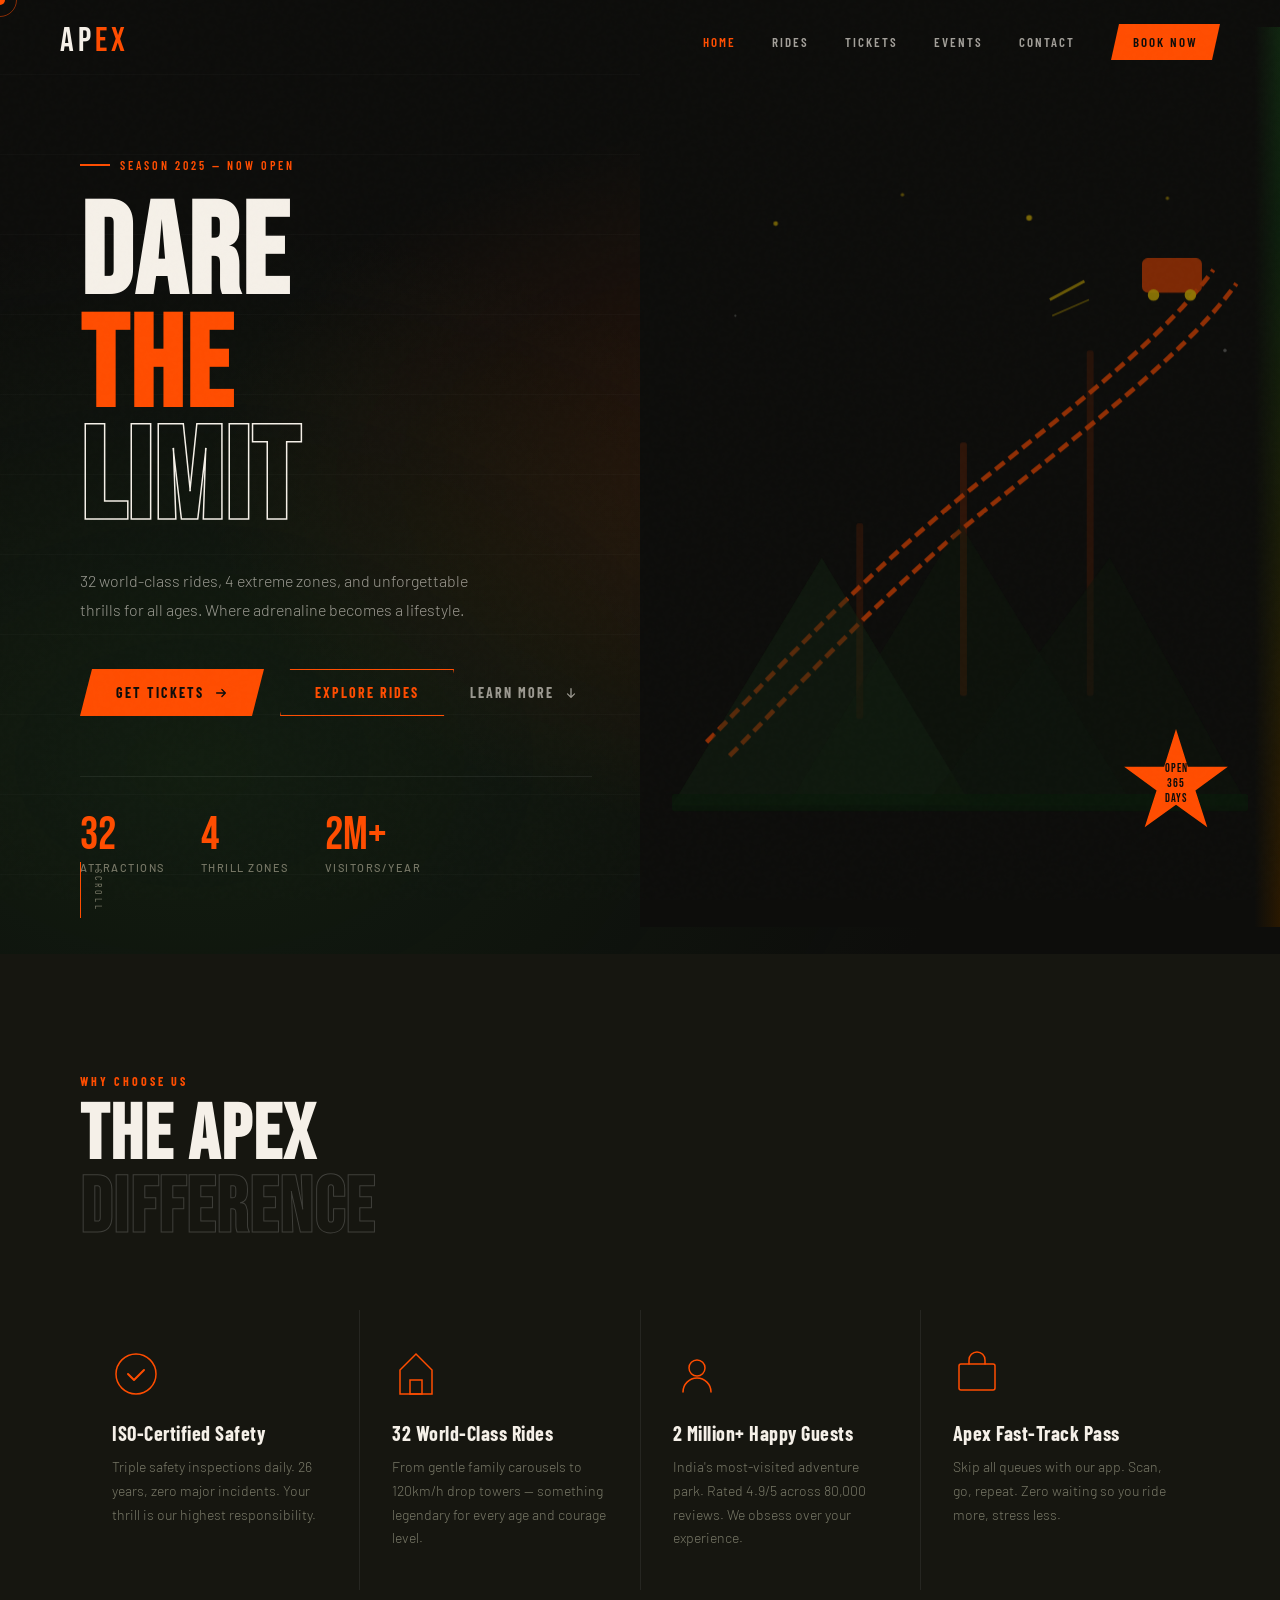
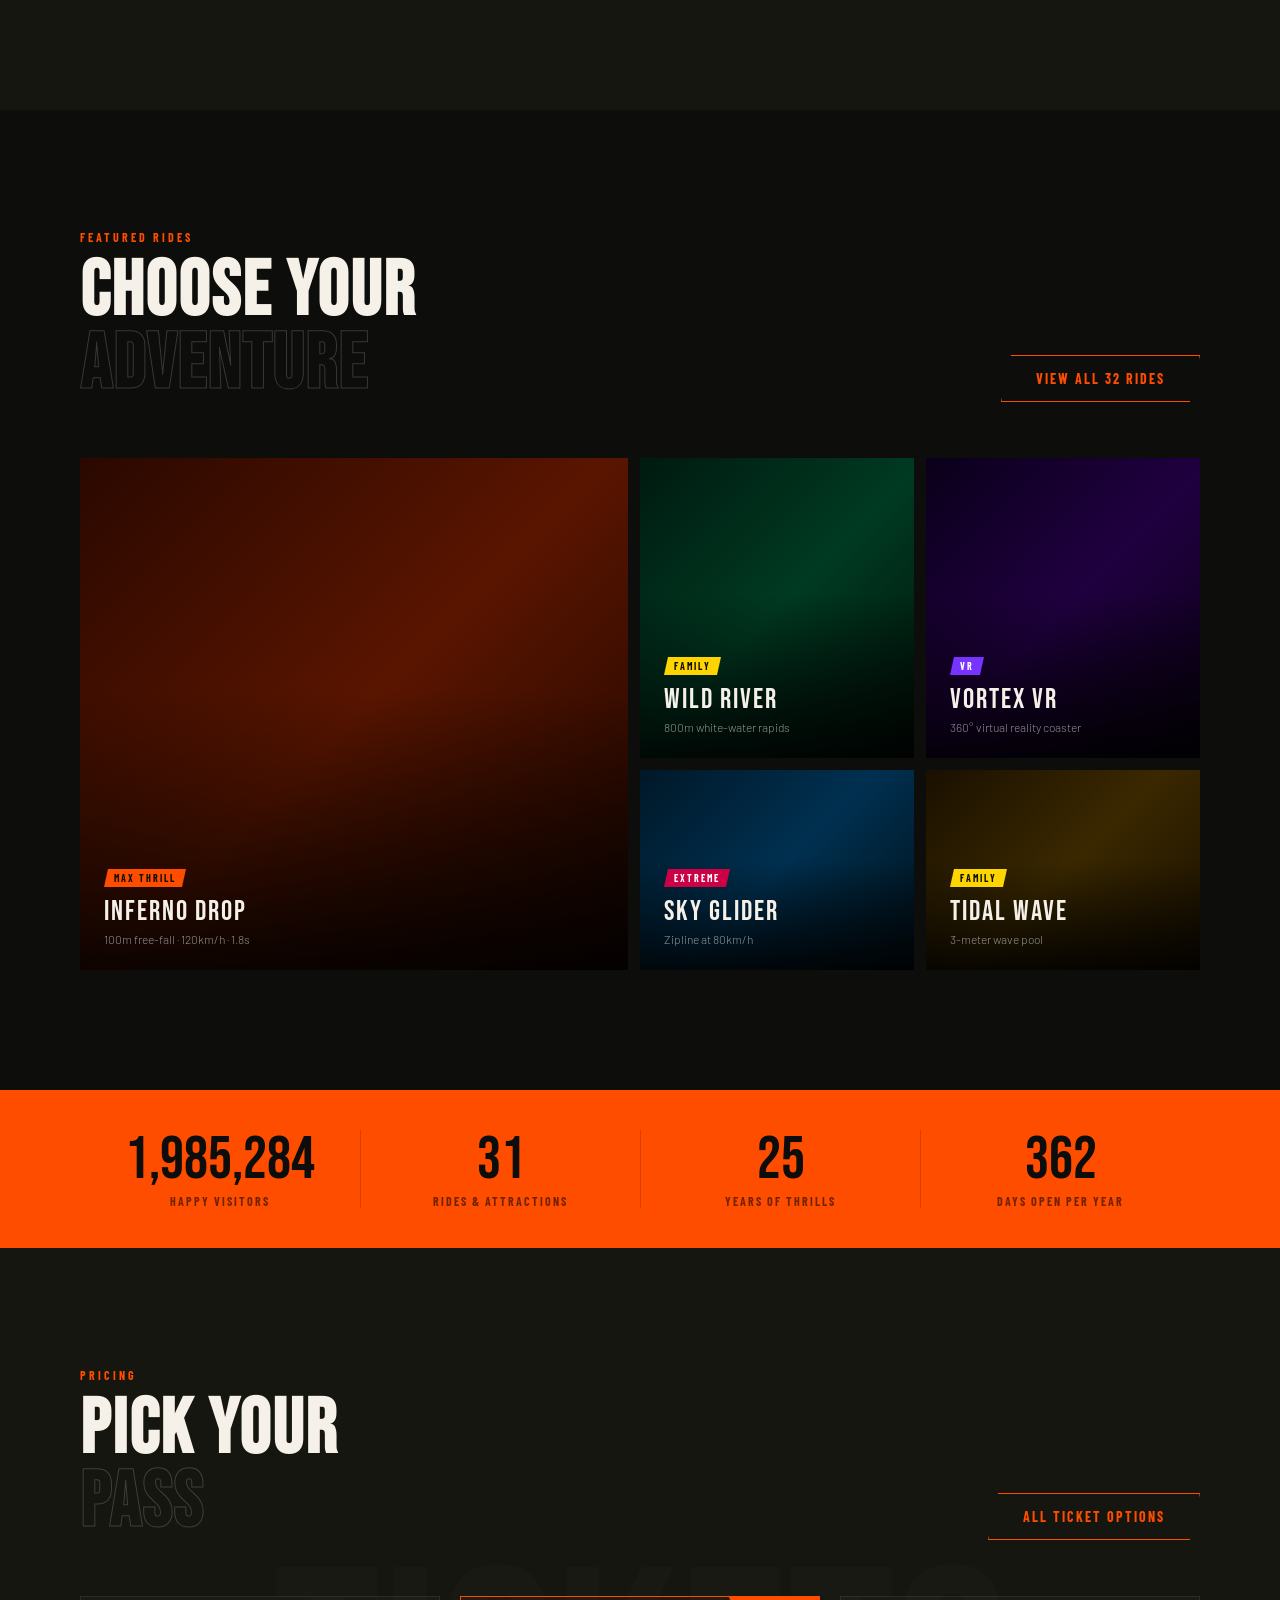
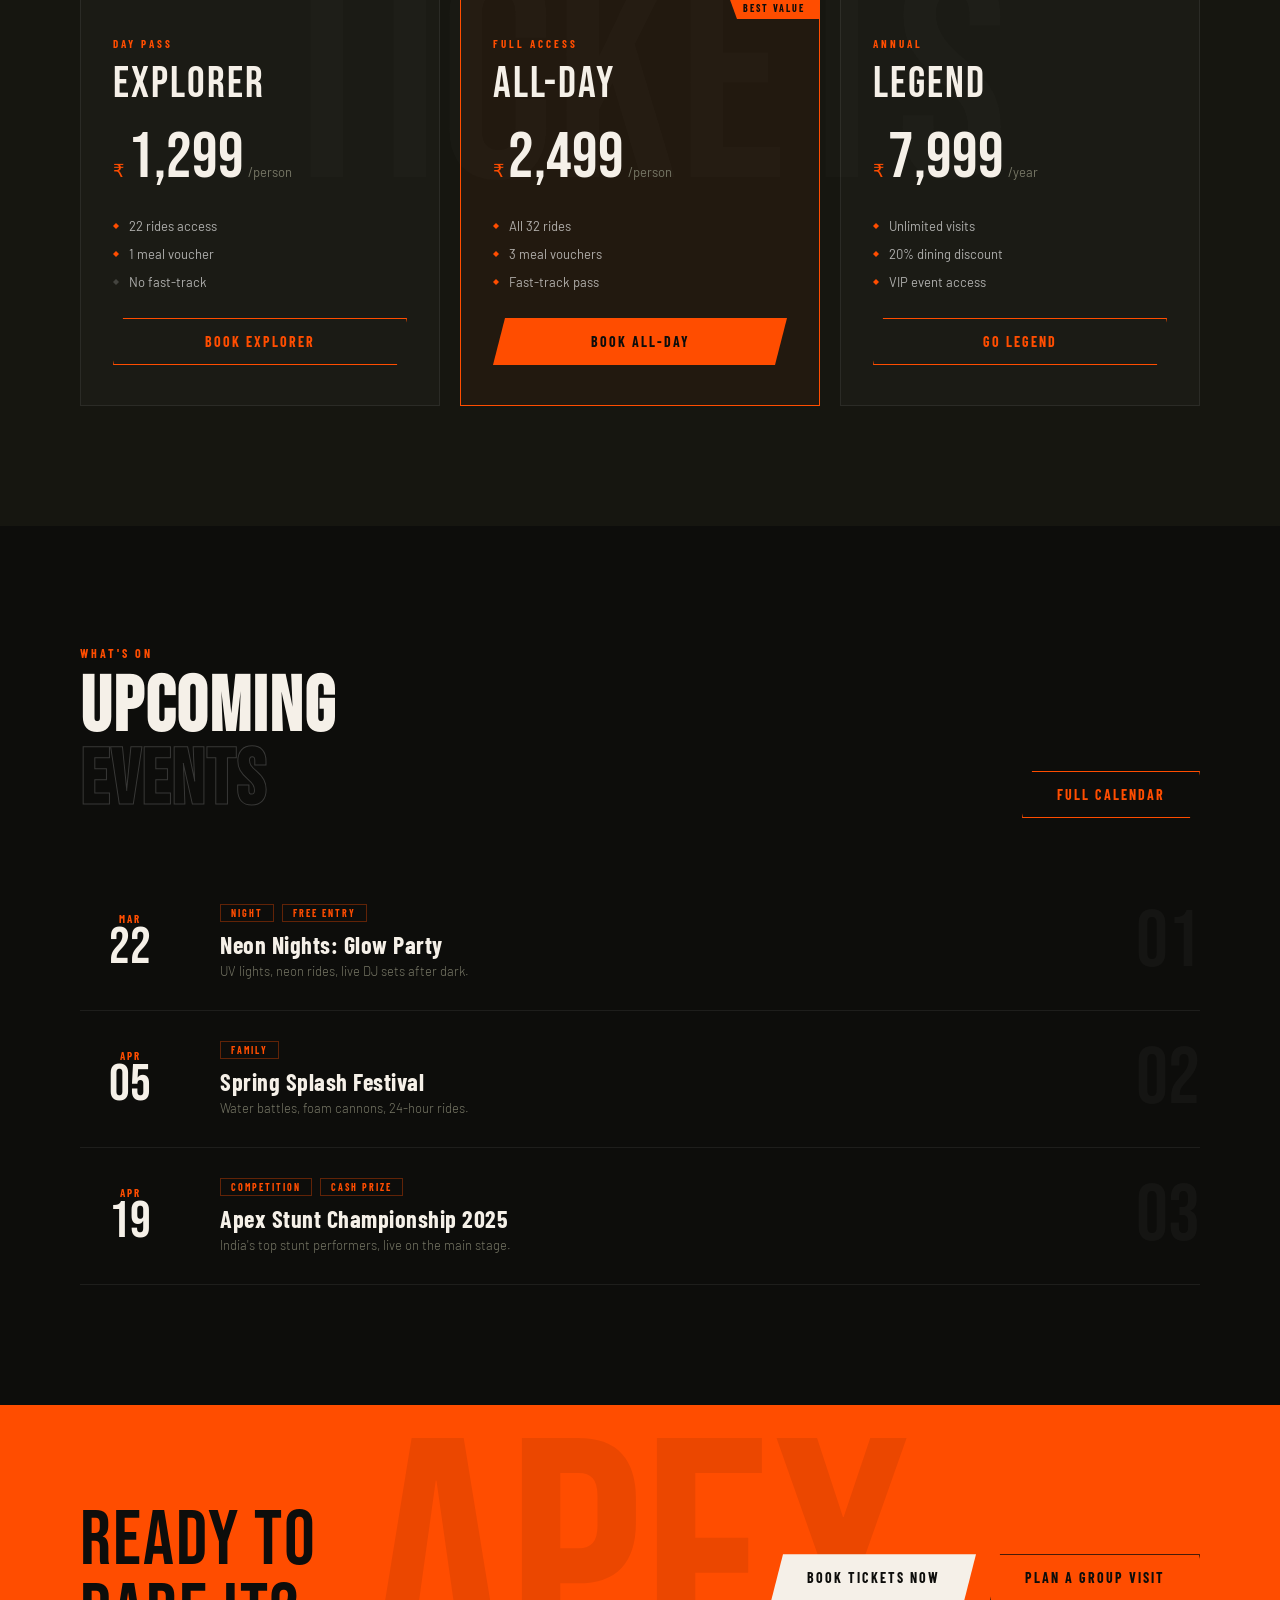
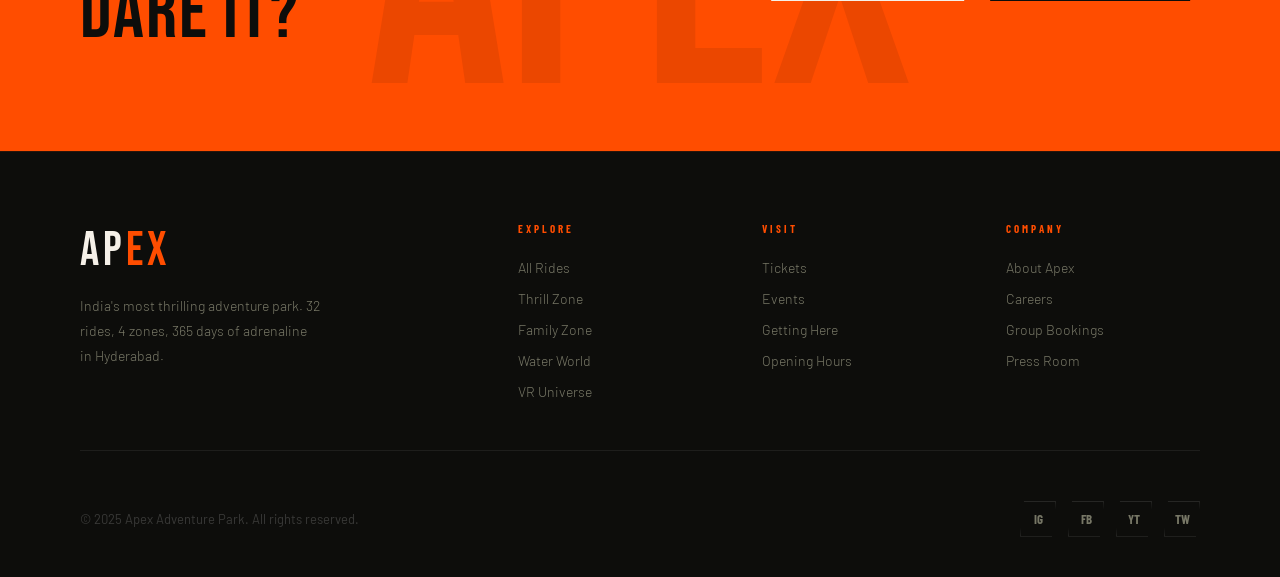
==== commit e40b9d4c: "Add files via upload" ====
--- a/index.html
+++ b/index.html
@@ -3,911 +3,156 @@
 <head>
 <meta charset="UTF-8">
 <meta name="viewport" content="width=device-width, initial-scale=1.0">
-<title>APEX — Adventure Park</title>
-<link href="https://fonts.googleapis.com/css2?family=Bebas+Neue&family=Barlow+Condensed:wght@400;600;700&family=Barlow:wght@300;400;500&display=swap" rel="stylesheet">
+<title>APEX Adventure Park — Home</title>
+<link rel="stylesheet" href="style.css">
 <style>
-  :root {
-    --black: #0a0a0a;
-    --white: #f5f0e8;
-    --orange: #ff4d00;
-    --yellow: #ffd500;
-    --green: #1a3a1a;
-    --dark: #111209;
-    --mid: #1e1e18;
-    --text-muted: #888877;
-  }
-
-  *, *::before, *::after { margin: 0; padding: 0; box-sizing: border-box; }
-
-  html { scroll-behavior: smooth; }
-
-  body {
-    background: var(--dark);
-    color: var(--white);
-    font-family: 'Barlow', sans-serif;
-    overflow-x: hidden;
-    cursor: none;
-  }
-
-  /* Custom cursor */
-  .cursor {
-    position: fixed;
-    width: 12px; height: 12px;
-    background: var(--orange);
-    border-radius: 50%;
-    pointer-events: none;
-    z-index: 9999;
-    transform: translate(-50%, -50%);
-    transition: transform 0.1s, width 0.2s, height 0.2s;
-  }
-  .cursor-ring {
-    position: fixed;
-    width: 36px; height: 36px;
-    border: 1.5px solid var(--orange);
-    border-radius: 50%;
-    pointer-events: none;
-    z-index: 9998;
-    transform: translate(-50%, -50%);
-    transition: transform 0.15s ease, width 0.3s, height 0.3s, opacity 0.3s;
-    opacity: 0.5;
-  }
-  .cursor-ring.hovered { width: 60px; height: 60px; opacity: 0.2; }
-  .cursor.hovered { width: 6px; height: 6px; }
-
-  /* Noise texture overlay */
-  body::before {
-    content: '';
-    position: fixed;
-    inset: 0;
-    background-image: url("data:image/svg+xml,%3Csvg viewBox='0 0 200 200' xmlns='http://www.w3.org/2000/svg'%3E%3Cfilter id='n'%3E%3CfeTurbulence type='fractalNoise' baseFrequency='0.9' numOctaves='4' stitchTiles='stitch'/%3E%3C/filter%3E%3Crect width='100%25' height='100%25' filter='url(%23n)' opacity='0.04'/%3E%3C/svg%3E");
-    pointer-events: none;
-    z-index: 1000;
-    opacity: 0.35;
-  }
-
-  /* NAV */
-  nav {
-    position: fixed;
-    top: 0; left: 0; right: 0;
-    z-index: 500;
-    display: flex;
-    justify-content: space-between;
-    align-items: center;
-    padding: 24px 48px;
-    mix-blend-mode: normal;
-  }
-  nav::after {
-    content: '';
-    position: absolute;
-    inset: 0;
-    background: linear-gradient(to bottom, rgba(10,10,9,0.8) 0%, transparent 100%);
-    pointer-events: none;
-    z-index: -1;
-  }
-  .nav-logo {
-    font-family: 'Bebas Neue', cursive;
-    font-size: 36px;
-    letter-spacing: 4px;
-    color: var(--white);
-    text-decoration: none;
-  }
-  .nav-logo span { color: var(--orange); }
-  .nav-links {
-    display: flex;
-    gap: 40px;
-    list-style: none;
-  }
-  .nav-links a {
-    font-family: 'Barlow Condensed', sans-serif;
-    font-size: 14px;
-    font-weight: 600;
-    letter-spacing: 2px;
-    text-transform: uppercase;
-    color: var(--white);
-    text-decoration: none;
-    opacity: 0.7;
-    transition: opacity 0.2s, color 0.2s;
-  }
-  .nav-links a:hover { opacity: 1; color: var(--orange); }
-  .nav-cta {
-    background: var(--orange);
-    color: var(--dark) !important;
-    opacity: 1 !important;
-    padding: 10px 24px;
-    clip-path: polygon(8px 0%, 100% 0%, calc(100% - 8px) 100%, 0% 100%);
-    transition: background 0.2s !important;
-  }
-  .nav-cta:hover { background: var(--yellow) !important; color: var(--dark) !important; }
-
-  /* HERO */
-  .hero {
-    position: relative;
-    min-height: 100vh;
-    display: grid;
-    grid-template-columns: 1fr 1fr;
-    align-items: center;
-    overflow: hidden;
-  }
-  .hero-bg {
-    position: absolute;
-    inset: 0;
-    background: radial-gradient(ellipse at 70% 50%, rgba(255,77,0,0.12) 0%, transparent 60%),
-                radial-gradient(ellipse at 20% 80%, rgba(26,58,26,0.4) 0%, transparent 50%),
-                var(--dark);
-  }
-  .hero-lines {
-    position: absolute;
-    inset: 0;
-    background-image: repeating-linear-gradient(
-      0deg,
-      transparent,
-      transparent 79px,
-      rgba(255,255,255,0.02) 79px,
-      rgba(255,255,255,0.02) 80px
-    );
-    pointer-events: none;
-  }
-  .hero-left {
-    position: relative;
-    z-index: 2;
-    padding: 140px 48px 80px 80px;
-  }
-  .hero-tag {
-    display: inline-flex;
-    align-items: center;
-    gap: 10px;
-    font-family: 'Barlow Condensed', sans-serif;
-    font-size: 12px;
-    font-weight: 600;
-    letter-spacing: 3px;
-    text-transform: uppercase;
-    color: var(--orange);
-    margin-bottom: 32px;
-  }
-  .hero-tag::before {
-    content: '';
-    display: block;
-    width: 32px;
-    height: 2px;
-    background: var(--orange);
-  }
-  .hero-title {
-    font-family: 'Bebas Neue', cursive;
-    font-size: clamp(80px, 10vw, 140px);
-    line-height: 0.9;
-    letter-spacing: 2px;
-    margin-bottom: 32px;
-  }
-  .hero-title .accent { color: var(--orange); }
-  .hero-title .line2 { 
-    -webkit-text-stroke: 1.5px var(--white);
-    color: transparent;
-    display: block;
-  }
-  .hero-desc {
-    font-size: 16px;
-    font-weight: 300;
-    line-height: 1.8;
-    color: rgba(245,240,232,0.65);
-    max-width: 420px;
-    margin-bottom: 48px;
-  }
-  .hero-actions {
-    display: flex;
-    gap: 20px;
-    align-items: center;
-  }
-  .btn-primary {
-    display: inline-flex;
-    align-items: center;
-    gap: 12px;
-    background: var(--orange);
-    color: var(--dark);
-    font-family: 'Barlow Condensed', sans-serif;
-    font-size: 14px;
-    font-weight: 700;
-    letter-spacing: 2px;
-    text-transform: uppercase;
-    padding: 16px 36px;
-    text-decoration: none;
-    clip-path: polygon(12px 0%, 100% 0%, calc(100% - 12px) 100%, 0% 100%);
-    transition: background 0.2s, transform 0.2s;
-  }
-  .btn-primary:hover { background: var(--yellow); transform: translateY(-2px); }
-  .btn-secondary {
-    font-family: 'Barlow Condensed', sans-serif;
-    font-size: 14px;
-    font-weight: 600;
-    letter-spacing: 2px;
-    text-transform: uppercase;
-    color: var(--white);
-    text-decoration: none;
-    opacity: 0.6;
-    display: flex;
-    align-items: center;
-    gap: 8px;
-    transition: opacity 0.2s;
-  }
-  .btn-secondary:hover { opacity: 1; }
-  .btn-secondary svg { transition: transform 0.2s; }
-  .btn-secondary:hover svg { transform: translateX(4px); }
-
-  .hero-stats {
-    display: flex;
-    gap: 40px;
-    margin-top: 64px;
-    padding-top: 40px;
-    border-top: 1px solid rgba(255,255,255,0.08);
-  }
-  .stat-num {
-    font-family: 'Bebas Neue', cursive;
-    font-size: 48px;
-    color: var(--orange);
-    line-height: 1;
-  }
-  .stat-label {
-    font-size: 12px;
-    font-weight: 500;
-    letter-spacing: 1px;
-    color: var(--text-muted);
-    text-transform: uppercase;
-    margin-top: 4px;
-  }
-
-  .hero-right {
-    position: relative;
-    z-index: 2;
-    height: 100vh;
-    display: flex;
-    align-items: center;
-    justify-content: center;
-    overflow: hidden;
-  }
-  .hero-img-frame {
-    position: relative;
-    width: 100%;
-    height: 100%;
-  }
-  .hero-img-main {
-    position: absolute;
-    inset: 0;
-    background: 
-      linear-gradient(to left, transparent 0%, var(--dark) 100%),
-      linear-gradient(135deg, #1a3a1a 0%, #0a1a0a 50%, #2a1800 100%);
-    display: flex;
-    align-items: center;
-    justify-content: center;
-    overflow: hidden;
-  }
-
-  /* Illustrated park scene */
-  .park-scene {
-    width: 100%;
-    height: 100%;
-    position: relative;
-  }
-
-  /* Floating badge */
-  .hero-badge {
-    position: absolute;
-    bottom: 100px;
-    right: 60px;
-    width: 110px;
-    height: 110px;
-    background: var(--orange);
-    clip-path: polygon(50% 0%, 61% 35%, 98% 35%, 68% 57%, 79% 91%, 50% 70%, 21% 91%, 32% 57%, 2% 35%, 39% 35%);
-    display: flex;
-    flex-direction: column;
-    align-items: center;
-    justify-content: center;
-    animation: spin 20s linear infinite;
-    z-index: 10;
-  }
-  .hero-badge-text {
-    font-family: 'Bebas Neue', cursive;
-    font-size: 13px;
-    color: var(--dark);
-    letter-spacing: 1px;
-    text-align: center;
-    animation: counter-spin 20s linear infinite;
-  }
-  @keyframes spin { to { transform: rotate(360deg); } }
-  @keyframes counter-spin { to { transform: rotate(-360deg); } }
-
-  /* Scroll indicator */
-  .scroll-hint {
-    position: absolute;
-    bottom: 40px;
-    left: 80px;
-    display: flex;
-    align-items: center;
-    gap: 12px;
-    z-index: 10;
-  }
-  .scroll-line {
-    width: 1px;
-    height: 60px;
-    background: var(--orange);
-    animation: scroll-pulse 2s ease-in-out infinite;
-  }
-  @keyframes scroll-pulse {
-    0%, 100% { opacity: 0.3; transform: scaleY(1); }
-    50% { opacity: 1; transform: scaleY(0.7); }
-  }
-  .scroll-text {
-    font-family: 'Barlow Condensed', sans-serif;
-    font-size: 11px;
-    letter-spacing: 3px;
-    text-transform: uppercase;
-    color: var(--text-muted);
-    writing-mode: vertical-rl;
-  }
-
-  /* SECTION COMMONS */
-  section { position: relative; }
-  .section-header {
-    display: flex;
-    align-items: flex-end;
-    justify-content: space-between;
-    margin-bottom: 64px;
-  }
-  .section-tag {
-    font-family: 'Barlow Condensed', sans-serif;
-    font-size: 12px;
-    font-weight: 600;
-    letter-spacing: 3px;
-    text-transform: uppercase;
-    color: var(--orange);
-    margin-bottom: 12px;
-  }
-  .section-title {
-    font-family: 'Bebas Neue', cursive;
-    font-size: clamp(48px, 6vw, 80px);
-    letter-spacing: 2px;
-    line-height: 0.95;
-  }
-  .section-title .ghost {
-    -webkit-text-stroke: 1px rgba(255,255,255,0.2);
-    color: transparent;
-    display: block;
-  }
-
-  /* ATTRACTIONS */
-  .attractions {
-    padding: 120px 80px;
-    background: var(--dark);
-  }
-  .attractions-grid {
-    display: grid;
-    grid-template-columns: 2fr 1fr 1fr;
-    grid-template-rows: 320px 220px;
-    gap: 16px;
-  }
-  .attraction-card {
-    position: relative;
-    overflow: hidden;
-    cursor: none;
-    group: true;
-  }
-  .attraction-card:first-child {
-    grid-row: 1 / 3;
-  }
-  .card-bg {
-    position: absolute;
-    inset: 0;
-    transition: transform 0.6s cubic-bezier(0.25, 0.46, 0.45, 0.94);
-  }
-  .attraction-card:hover .card-bg { transform: scale(1.05); }
-
-  .card-bg-1 { background: linear-gradient(135deg, #1a0a00 0%, #3d1400 50%, #1a0500 100%); }
-  .card-bg-2 { background: linear-gradient(135deg, #001a0a 0%, #003d1a 60%, #001408 100%); }
-  .card-bg-3 { background: linear-gradient(135deg, #0a001a 0%, #200040 60%, #0a0015 100%); }
-  .card-bg-4 { background: linear-gradient(135deg, #1a1000 0%, #3d2800 60%, #1a1000 100%); }
-  .card-bg-5 { background: linear-gradient(135deg, #001518 0%, #003040 60%, #001015 100%); }
-
-  .card-overlay {
-    position: absolute;
-    inset: 0;
-    background: linear-gradient(to top, rgba(0,0,0,0.8) 0%, transparent 60%);
-  }
-  .card-content {
-    position: absolute;
-    bottom: 0;
-    left: 0;
-    right: 0;
-    padding: 28px;
-  }
-  .card-badge {
-    display: inline-block;
-    background: var(--orange);
-    color: var(--dark);
-    font-family: 'Barlow Condensed', sans-serif;
-    font-size: 10px;
-    font-weight: 700;
-    letter-spacing: 2px;
-    text-transform: uppercase;
-    padding: 4px 10px;
-    margin-bottom: 10px;
-    clip-path: polygon(4px 0%, 100% 0%, calc(100% - 4px) 100%, 0% 100%);
-  }
-  .card-badge.thrill { background: var(--orange); }
-  .card-badge.family { background: var(--yellow); }
-  .card-badge.extreme { background: #ff0055; }
-  .card-name {
-    font-family: 'Bebas Neue', cursive;
-    font-size: 32px;
-    letter-spacing: 2px;
-    margin-bottom: 6px;
-  }
-  .card-desc {
-    font-size: 13px;
-    color: rgba(255,255,255,0.6);
-    font-weight: 300;
-    line-height: 1.5;
-  }
-
-  /* SVG illustrations inside cards */
-  .card-illustration {
-    position: absolute;
-    inset: 0;
-    display: flex;
-    align-items: center;
-    justify-content: center;
-    opacity: 0.18;
-    transition: opacity 0.4s;
-  }
-  .attraction-card:hover .card-illustration { opacity: 0.28; }
-  .card-illustration svg { width: 70%; height: 70%; }
-
-  /* EXPERIENCE SECTION */
-  .experience {
-    padding: 120px 80px;
-    background: var(--mid);
-    overflow: hidden;
-  }
-  .exp-layout {
-    display: grid;
-    grid-template-columns: 1fr 1fr;
-    gap: 80px;
-    align-items: center;
-  }
-  .exp-visual {
-    position: relative;
-    height: 600px;
-  }
-  .exp-main-block {
-    position: absolute;
-    top: 0; left: 0;
-    width: 75%;
-    height: 75%;
-    background: linear-gradient(135deg, #1a3a1a, #0d200d);
-    border: 1px solid rgba(255,77,0,0.2);
-    display: flex;
-    align-items: center;
-    justify-content: center;
-    overflow: hidden;
-  }
-  .exp-accent-block {
-    position: absolute;
-    bottom: 0; right: 0;
-    width: 55%;
-    height: 55%;
-    background: var(--orange);
-    display: flex;
-    align-items: center;
-    justify-content: center;
-    overflow: hidden;
-  }
-  .exp-accent-inner {
-    font-family: 'Bebas Neue', cursive;
-    font-size: 80px;
-    color: rgba(255,255,255,0.15);
-    letter-spacing: 4px;
-    text-align: center;
-    line-height: 1;
-  }
-  .exp-float-stat {
-    position: absolute;
-    top: 50%;
-    right: 0;
-    transform: translate(20%, -50%);
-    background: var(--dark);
-    border: 1px solid rgba(255,77,0,0.3);
-    padding: 24px 28px;
-    text-align: center;
-    z-index: 10;
-  }
-  .exp-float-num {
-    font-family: 'Bebas Neue', cursive;
-    font-size: 52px;
-    color: var(--orange);
-    line-height: 1;
-  }
-  .exp-float-label {
-    font-size: 11px;
-    letter-spacing: 2px;
-    text-transform: uppercase;
-    color: var(--text-muted);
-    margin-top: 4px;
-  }
-
-  .exp-content { }
-  .exp-features {
-    list-style: none;
-    display: flex;
-    flex-direction: column;
-    gap: 0;
-    margin-top: 48px;
-  }
-  .exp-feature {
-    display: flex;
-    gap: 24px;
-    align-items: flex-start;
-    padding: 28px 0;
-    border-bottom: 1px solid rgba(255,255,255,0.06);
-    transition: border-color 0.3s;
-    cursor: none;
-  }
-  .exp-feature:hover { border-color: rgba(255,77,0,0.3); }
-  .exp-feature:hover .feat-num { color: var(--white); }
-  .feat-num {
-    font-family: 'Bebas Neue', cursive;
-    font-size: 42px;
-    color: rgba(255,77,0,0.3);
-    line-height: 1;
-    min-width: 50px;
-    transition: color 0.3s;
-  }
-  .feat-body { }
-  .feat-title {
-    font-family: 'Barlow Condensed', sans-serif;
-    font-size: 20px;
-    font-weight: 700;
-    letter-spacing: 1px;
-    margin-bottom: 6px;
-  }
-  .feat-text {
-    font-size: 14px;
-    color: rgba(255,255,255,0.5);
-    line-height: 1.7;
-    font-weight: 300;
-  }
-
-  /* TICKET SECTION */
-  .tickets {
-    padding: 120px 80px;
-    background: var(--dark);
-    position: relative;
-    overflow: hidden;
-  }
-  .tickets::before {
-    content: 'APEX';
-    position: absolute;
-    font-family: 'Bebas Neue', cursive;
-    font-size: 400px;
-    color: rgba(255,255,255,0.015);
-    top: 50%;
-    left: 50%;
-    transform: translate(-50%, -50%);
-    white-space: nowrap;
-    pointer-events: none;
-  }
-  .tickets-grid {
-    display: grid;
-    grid-template-columns: repeat(3, 1fr);
-    gap: 24px;
-    position: relative;
-    z-index: 2;
-  }
-  .ticket-card {
-    position: relative;
-    padding: 48px 36px;
-    border: 1px solid rgba(255,255,255,0.08);
-    background: rgba(255,255,255,0.02);
-    transition: border-color 0.3s, transform 0.3s;
-    overflow: hidden;
-    cursor: none;
-  }
-  .ticket-card:hover {
-    border-color: rgba(255,77,0,0.4);
-    transform: translateY(-6px);
-  }
-  .ticket-card.featured {
-    border-color: var(--orange);
-    background: rgba(255,77,0,0.06);
-  }
-  .ticket-card.featured::before {
-    content: 'MOST POPULAR';
-    position: absolute;
-    top: 0; right: 0;
-    background: var(--orange);
-    color: var(--dark);
-    font-family: 'Barlow Condensed', sans-serif;
-    font-size: 10px;
-    font-weight: 700;
-    letter-spacing: 2px;
-    padding: 6px 16px;
-    clip-path: polygon(0% 0%, 100% 0%, 100% 100%, 8px 100%);
-  }
-  .ticket-perforated {
-    position: absolute;
-    left: 0; right: 0;
-    top: 50%;
-    border-top: 2px dashed rgba(255,255,255,0.08);
-  }
-  .ticket-type {
-    font-family: 'Barlow Condensed', sans-serif;
-    font-size: 12px;
-    font-weight: 700;
-    letter-spacing: 3px;
-    text-transform: uppercase;
-    color: var(--orange);
-    margin-bottom: 16px;
-  }
-  .ticket-name {
-    font-family: 'Bebas Neue', cursive;
-    font-size: 48px;
-    letter-spacing: 2px;
-    line-height: 1;
-    margin-bottom: 8px;
-  }
-  .ticket-price {
-    display: flex;
-    align-items: baseline;
-    gap: 4px;
-    margin: 24px 0;
-  }
-  .price-currency {
-    font-size: 20px;
-    font-weight: 500;
-    color: var(--orange);
-  }
-  .price-amount {
-    font-family: 'Bebas Neue', cursive;
-    font-size: 72px;
-    color: var(--white);
-    letter-spacing: 2px;
-    line-height: 1;
-  }
-  .price-per {
-    font-size: 14px;
-    color: var(--text-muted);
-  }
-  .ticket-perks {
-    list-style: none;
-    margin: 32px 0;
-    display: flex;
-    flex-direction: column;
-    gap: 14px;
-  }
-  .ticket-perks li {
-    display: flex;
-    align-items: center;
-    gap: 12px;
-    font-size: 14px;
-    color: rgba(255,255,255,0.7);
-  }
-  .perk-dot {
-    width: 6px;
-    height: 6px;
-    background: var(--orange);
-    flex-shrink: 0;
-    clip-path: polygon(50% 0%, 100% 50%, 50% 100%, 0% 50%);
-  }
-  .perk-dot.grey { background: rgba(255,255,255,0.2); }
-  .ticket-btn {
-    display: block;
-    text-align: center;
-    padding: 14px;
-    font-family: 'Barlow Condensed', sans-serif;
-    font-size: 14px;
-    font-weight: 700;
-    letter-spacing: 2px;
-    text-transform: uppercase;
-    text-decoration: none;
-    border: 1.5px solid var(--orange);
-    color: var(--orange);
-    transition: background 0.2s, color 0.2s;
-    clip-path: polygon(8px 0%, 100% 0%, calc(100% - 8px) 100%, 0% 100%);
-  }
-  .ticket-btn:hover, .ticket-card.featured .ticket-btn {
-    background: var(--orange);
-    color: var(--dark);
-  }
-
-  /* EVENTS */
-  .events {
-    padding: 120px 80px;
-    background: var(--mid);
-  }
-  .events-list {
-    display: flex;
-    flex-direction: column;
-    gap: 0;
-  }
-  .event-row {
-    display: grid;
-    grid-template-columns: 120px 1fr auto;
-    gap: 48px;
-    align-items: center;
-    padding: 32px 0;
-    border-bottom: 1px solid rgba(255,255,255,0.06);
-    cursor: none;
-    transition: border-color 0.3s;
-  }
-  .event-row:hover { border-color: rgba(255,77,0,0.3); }
-  .event-row:hover .event-num { color: var(--orange); }
-  .event-date-block { text-align: center; }
-  .event-month {
-    font-family: 'Barlow Condensed', sans-serif;
-    font-size: 12px;
-    font-weight: 700;
-    letter-spacing: 2px;
-    text-transform: uppercase;
-    color: var(--orange);
-  }
-  .event-day {
-    font-family: 'Bebas Neue', cursive;
-    font-size: 60px;
-    line-height: 0.9;
-    color: var(--white);
-  }
-  .event-info { }
-  .event-tag-row {
-    display: flex;
-    gap: 8px;
-    margin-bottom: 10px;
-  }
-  .event-tag {
-    font-family: 'Barlow Condensed', sans-serif;
-    font-size: 10px;
-    font-weight: 700;
-    letter-spacing: 2px;
-    text-transform: uppercase;
-    padding: 3px 10px;
-    border: 1px solid rgba(255,77,0,0.4);
-    color: var(--orange);
-  }
-  .event-name {
-    font-family: 'Barlow Condensed', sans-serif;
-    font-size: 26px;
-    font-weight: 700;
-    letter-spacing: 0.5px;
-    margin-bottom: 6px;
-  }
-  .event-desc {
-    font-size: 14px;
-    color: var(--text-muted);
-    font-weight: 300;
-  }
-  .event-num {
-    font-family: 'Bebas Neue', cursive;
-    font-size: 100px;
-    color: rgba(255,255,255,0.04);
-    line-height: 1;
-    transition: color 0.3s;
-  }
-
-  /* FOOTER */
-  footer {
-    background: #060604;
-    padding: 80px;
-    border-top: 1px solid rgba(255,77,0,0.15);
-  }
-  .footer-top {
-    display: grid;
-    grid-template-columns: 2fr 1fr 1fr 1fr;
-    gap: 60px;
-    margin-bottom: 60px;
-    padding-bottom: 60px;
-    border-bottom: 1px solid rgba(255,255,255,0.05);
-  }
-  .footer-brand {}
-  .footer-logo {
-    font-family: 'Bebas Neue', cursive;
-    font-size: 52px;
-    letter-spacing: 4px;
-    color: var(--white);
-    margin-bottom: 16px;
-  }
-  .footer-logo span { color: var(--orange); }
-  .footer-tagline {
-    font-size: 14px;
-    color: var(--text-muted);
-    line-height: 1.8;
-    max-width: 260px;
-    font-weight: 300;
-  }
-  .footer-col-title {
-    font-family: 'Barlow Condensed', sans-serif;
-    font-size: 12px;
-    font-weight: 700;
-    letter-spacing: 3px;
-    text-transform: uppercase;
-    color: var(--orange);
-    margin-bottom: 24px;
-  }
-  .footer-links {
-    list-style: none;
-    display: flex;
-    flex-direction: column;
-    gap: 12px;
-  }
-  .footer-links a {
-    font-size: 14px;
-    color: var(--text-muted);
-    text-decoration: none;
-    transition: color 0.2s;
-    font-weight: 300;
-  }
-  .footer-links a:hover { color: var(--white); }
-  .footer-bottom {
-    display: flex;
-    justify-content: space-between;
-    align-items: center;
-  }
-  .footer-copy {
-    font-size: 13px;
-    color: rgba(255,255,255,0.2);
-  }
-  .footer-socials {
-    display: flex;
-    gap: 16px;
-  }
-  .social-btn {
-    width: 36px;
-    height: 36px;
-    border: 1px solid rgba(255,255,255,0.12);
-    display: flex;
-    align-items: center;
-    justify-content: center;
-    color: var(--text-muted);
-    text-decoration: none;
-    font-size: 13px;
-    transition: border-color 0.2s, color 0.2s;
-    clip-path: polygon(4px 0%, 100% 0%, calc(100% - 4px) 100%, 0% 100%);
-  }
-  .social-btn:hover { border-color: var(--orange); color: var(--orange); }
-
-  /* ANIMATIONS */
-  .reveal {
-    opacity: 0;
-    transform: translateY(30px);
-    transition: opacity 0.8s ease, transform 0.8s ease;
-  }
-  .reveal.visible {
-    opacity: 1;
-    transform: translateY(0);
-  }
-
-  /* Hero entry animations */
-  .hero-tag { animation: fadeUp 0.8s 0.2s both ease; }
-  .hero-title { animation: fadeUp 0.8s 0.4s both ease; }
-  .hero-desc { animation: fadeUp 0.8s 0.6s both ease; }
-  .hero-actions { animation: fadeUp 0.8s 0.8s both ease; }
-  .hero-stats { animation: fadeUp 0.8s 1s both ease; }
-
-  @keyframes fadeUp {
-    from { opacity: 0; transform: translateY(24px); }
-    to { opacity: 1; transform: translateY(0); }
-  }
+/* HERO */
+.hero { position: relative; min-height: 100vh; display: grid; grid-template-columns: 1fr 1fr; align-items: center; overflow: hidden; }
+.hero-bg { position: absolute; inset: 0; background: radial-gradient(ellipse at 70% 50%, rgba(255,77,0,0.13) 0%, transparent 55%), radial-gradient(ellipse at 15% 80%, rgba(26,58,26,0.35) 0%, transparent 50%), var(--dark); }
+.hero-lines { position: absolute; inset: 0; background-image: repeating-linear-gradient(0deg, transparent, transparent 79px, rgba(255,255,255,0.018) 79px, rgba(255,255,255,0.018) 80px); pointer-events: none; }
+.hero-left { position: relative; z-index: 2; padding: 150px 48px 80px 80px; }
+.hero-eyebrow { display: inline-flex; align-items: center; gap: 10px; font-family: 'Barlow Condensed', sans-serif; font-size: 12px; font-weight: 600; letter-spacing: 3px; text-transform: uppercase; color: var(--orange); margin-bottom: 28px; animation: fadeUp .8s .2s both; }
+.hero-eyebrow::before { content: ''; width: 30px; height: 2px; background: var(--orange); }
+.hero-title { font-family: 'Bebas Neue', cursive; font-size: clamp(80px,10vw,140px); line-height: 0.88; letter-spacing: 2px; margin-bottom: 28px; animation: fadeUp .8s .4s both; }
+.hero-title .acc { color: var(--orange); }
+.hero-title .outline { -webkit-text-stroke: 1.5px var(--white); color: transparent; }
+.hero-desc { font-size: 16px; font-weight: 300; line-height: 1.85; color: rgba(245,240,232,0.6); max-width: 400px; margin-bottom: 44px; animation: fadeUp .8s .6s both; }
+.hero-btns { display: flex; gap: 16px; flex-wrap: wrap; animation: fadeUp .8s .8s both; }
+.hero-stats { display: flex; gap: 36px; margin-top: 60px; padding-top: 36px; border-top: 1px solid rgba(255,255,255,0.07); animation: fadeUp .8s 1s both; }
+.stat-num { font-family: 'Bebas Neue', cursive; font-size: 46px; color: var(--orange); line-height: 1; }
+.stat-label { font-size: 11px; font-weight: 500; letter-spacing: 1.5px; color: var(--text-muted); text-transform: uppercase; margin-top: 2px; }
+
+.hero-right { position: relative; z-index: 2; height: 100vh; overflow: hidden; }
+.hero-visual { position: absolute; inset: 0; background: linear-gradient(to left, transparent 0%, var(--dark) 4%), linear-gradient(135deg, #1a3a1a 0%, #0d1f0d 55%, #2a1800 100%); display: flex; align-items: center; justify-content: center; }
+.hero-badge { position: absolute; bottom: 90px; right: 50px; width: 108px; height: 108px; background: var(--orange); clip-path: polygon(50% 0%,61% 35%,98% 35%,68% 57%,79% 91%,50% 70%,21% 91%,32% 57%,2% 35%,39% 35%); display: flex; align-items: center; justify-content: center; animation: spin 20s linear infinite; z-index: 5; }
+.hero-badge-inner { font-family: 'Bebas Neue', cursive; font-size: 12px; color: var(--dark); letter-spacing: 1px; text-align: center; animation: counter-spin 20s linear infinite; }
+@keyframes spin { to { transform: rotate(360deg); } }
+@keyframes counter-spin { to { transform: rotate(-360deg); } }
+.scroll-hint { position: absolute; bottom: 36px; left: 80px; display: flex; align-items: center; gap: 12px; z-index: 5; animation: fadeUp .8s 1.2s both; }
+.scroll-bar { width: 1px; height: 56px; background: var(--orange); animation: pulse-bar 2s ease-in-out infinite; }
+@keyframes pulse-bar { 0%,100% { opacity: 0.3; transform: scaleY(1); } 50% { opacity: 1; transform: scaleY(0.65); } }
+.scroll-label { font-family: 'Barlow Condensed', sans-serif; font-size: 10px; letter-spacing: 3px; text-transform: uppercase; color: var(--text-muted); writing-mode: vertical-rl; }
+
+/* WHY APEX */
+.why { padding: 120px 80px; background: var(--mid); }
+.why-grid { display: grid; grid-template-columns: repeat(4, 1fr); gap: 1px; background: var(--border); margin-top: 64px; }
+.why-card { background: var(--mid); padding: 40px 32px; transition: background .3s; }
+.why-card:hover { background: rgba(255,77,0,0.05); }
+.why-icon { width: 48px; height: 48px; margin-bottom: 20px; }
+.why-title { font-family: 'Barlow Condensed', sans-serif; font-size: 20px; font-weight: 700; letter-spacing: .5px; margin-bottom: 10px; }
+.why-text { font-size: 14px; color: var(--text-muted); line-height: 1.7; font-weight: 300; }
+
+/* RIDES PREVIEW */
+.rides-preview { padding: 120px 80px; background: var(--dark); }
+.section-header { display: flex; align-items: flex-end; justify-content: space-between; margin-bottom: 56px; }
+.rides-mosaic { display: grid; grid-template-columns: 2fr 1fr 1fr; grid-template-rows: 300px 200px; gap: 12px; }
+.ride-card { position: relative; overflow: hidden; cursor: none; }
+.ride-card:first-child { grid-row: 1 / 3; }
+.ride-card-bg { position: absolute; inset: 0; transition: transform .6s cubic-bezier(.25,.46,.45,.94); }
+.ride-card:hover .ride-card-bg { transform: scale(1.06); }
+.bg-fire { background: linear-gradient(135deg, #2a0800, #5a1500, #1a0500); }
+.bg-water { background: linear-gradient(135deg, #001a10, #003a22, #001208); }
+.bg-dark { background: linear-gradient(135deg, #0a001a, #200040, #0a0012); }
+.bg-sky { background: linear-gradient(135deg, #001828, #003050, #001018); }
+.bg-earth { background: linear-gradient(135deg, #1a1000, #3a2800, #1a1000); }
+.ride-card-overlay { position: absolute; inset: 0; background: linear-gradient(to top, rgba(0,0,0,.85) 0%, transparent 55%); }
+.ride-card-content { position: absolute; bottom: 0; left: 0; right: 0; padding: 24px; }
+.ride-badge { display: inline-block; font-family: 'Barlow Condensed', sans-serif; font-size: 10px; font-weight: 700; letter-spacing: 2px; text-transform: uppercase; padding: 3px 10px; margin-bottom: 8px; clip-path: polygon(4px 0%,100% 0%,calc(100% - 4px) 100%,0% 100%); }
+.badge-thrill { background: var(--orange); color: var(--dark); }
+.badge-family { background: var(--yellow); color: var(--dark); }
+.badge-extreme { background: #cc0044; color: white; }
+.badge-vr { background: #7733ff; color: white; }
+.ride-name { font-family: 'Bebas Neue', cursive; font-size: 28px; letter-spacing: 2px; margin-bottom: 4px; }
+.ride-desc { font-size: 12px; color: rgba(255,255,255,0.55); font-weight: 300; }
+
+/* COUNTER STRIP */
+.counter-strip { background: var(--orange); padding: 40px 80px; display: grid; grid-template-columns: repeat(4,1fr); }
+.counter-item { text-align: center; }
+.counter-item + .counter-item { border-left: 1px solid rgba(0,0,0,0.15); }
+.counter-num { font-family: 'Bebas Neue', cursive; font-size: 60px; color: var(--dark); line-height: 1; }
+.counter-suffix { font-family: 'Bebas Neue', cursive; font-size: 60px; color: var(--dark); }
+.counter-label { font-family: 'Barlow Condensed', sans-serif; font-size: 12px; font-weight: 700; letter-spacing: 2px; text-transform: uppercase; color: rgba(0,0,0,0.55); margin-top: 4px; }
+
+/* TICKETS PREVIEW */
+.tickets-preview { padding: 120px 80px; background: var(--mid); position: relative; overflow: hidden; }
+.tickets-preview::before { content: 'TICKETS'; position: absolute; font-family: 'Bebas Neue', cursive; font-size: 300px; color: rgba(255,255,255,0.012); top: 50%; left: 50%; transform: translate(-50%,-50%); pointer-events: none; white-space: nowrap; }
+.ticket-cards { display: grid; grid-template-columns: repeat(3,1fr); gap: 20px; position: relative; z-index: 2; }
+.ticket-card { padding: 40px 32px; border: 1px solid var(--border); background: rgba(255,255,255,0.018); transition: border-color .3s, transform .3s; position: relative; overflow: hidden; cursor: none; }
+.ticket-card:hover { border-color: rgba(255,77,0,0.35); transform: translateY(-5px); }
+.ticket-card.hot { border-color: var(--orange); background: rgba(255,77,0,0.05); }
+.ticket-card.hot::after { content: 'BEST VALUE'; position: absolute; top: 0; right: 0; background: var(--orange); color: var(--dark); font-family: 'Barlow Condensed', sans-serif; font-size: 10px; font-weight: 700; letter-spacing: 2px; padding: 5px 14px; clip-path: polygon(0% 0%,100% 0%,100% 100%,8px 100%); }
+.ticket-type { font-family: 'Barlow Condensed', sans-serif; font-size: 11px; font-weight: 700; letter-spacing: 3px; text-transform: uppercase; color: var(--orange); margin-bottom: 12px; }
+.ticket-name { font-family: 'Bebas Neue', cursive; font-size: 44px; letter-spacing: 2px; line-height: 1; margin-bottom: 6px; }
+.ticket-price { display: flex; align-items: baseline; gap: 4px; margin: 20px 0; }
+.price-sym { font-size: 18px; font-weight: 500; color: var(--orange); }
+.price-val { font-family: 'Bebas Neue', cursive; font-size: 64px; line-height: 1; }
+.price-unit { font-size: 13px; color: var(--text-muted); }
+.ticket-perks { list-style: none; display: flex; flex-direction: column; gap: 12px; margin: 28px 0; }
+.ticket-perks li { display: flex; align-items: center; gap: 10px; font-size: 13px; color: rgba(255,255,255,0.65); }
+.dot { width: 6px; height: 6px; background: var(--orange); flex-shrink: 0; clip-path: polygon(50% 0%,100% 50%,50% 100%,0% 50%); }
+.dot.off { background: rgba(255,255,255,0.18); }
+
+/* EVENTS PREVIEW */
+.events-preview { padding: 120px 80px; background: var(--dark); }
+.events-list { display: flex; flex-direction: column; }
+.event-row { display: grid; grid-template-columns: 100px 1fr auto; gap: 40px; align-items: center; padding: 28px 0; border-bottom: 1px solid var(--border); cursor: none; transition: border-color .3s; }
+.event-row:hover { border-color: rgba(255,77,0,0.3); }
+.event-row:hover .ev-num { color: rgba(255,77,0,0.2); }
+.ev-date { text-align: center; }
+.ev-month { font-family: 'Barlow Condensed', sans-serif; font-size: 11px; font-weight: 700; letter-spacing: 2px; text-transform: uppercase; color: var(--orange); }
+.ev-day { font-family: 'Bebas Neue', cursive; font-size: 52px; color: var(--white); line-height: 0.9; }
+.ev-tags { display: flex; gap: 8px; margin-bottom: 8px; }
+.ev-tag { font-family: 'Barlow Condensed', sans-serif; font-size: 10px; font-weight: 700; letter-spacing: 2px; text-transform: uppercase; padding: 2px 10px; border: 1px solid rgba(255,77,0,0.35); color: var(--orange); }
+.ev-name { font-family: 'Barlow Condensed', sans-serif; font-size: 24px; font-weight: 700; letter-spacing: .5px; margin-bottom: 4px; }
+.ev-desc { font-size: 13px; color: var(--text-muted); font-weight: 300; }
+.ev-num { font-family: 'Bebas Neue', cursive; font-size: 80px; color: rgba(255,255,255,0.035); line-height: 1; transition: color .3s; }
+
+/* CTA BANNER */
+.cta-banner { padding: 100px 80px; background: var(--orange); position: relative; overflow: hidden; }
+.cta-banner::before { content: 'APEX'; position: absolute; font-family: 'Bebas Neue', cursive; font-size: 350px; color: rgba(0,0,0,0.08); top: 50%; left: 50%; transform: translate(-50%,-50%); pointer-events: none; }
+.cta-inner { position: relative; z-index: 2; display: flex; justify-content: space-between; align-items: center; }
+.cta-title { font-family: 'Bebas Neue', cursive; font-size: clamp(48px,6vw,80px); color: var(--dark); letter-spacing: 2px; line-height: 0.95; }
+.cta-btns { display: flex; gap: 14px; }
+
+@keyframes fadeUp { from { opacity: 0; transform: translateY(22px); } to { opacity: 1; transform: translateY(0); } }
+
+@media (max-width: 900px) {
+  .hero { grid-template-columns: 1fr; }
+  .hero-right { display: none; }
+  .hero-left { padding: 130px 24px 60px; }
+  .why { padding: 80px 24px; }
+  .why-grid { grid-template-columns: 1fr 1fr; }
+  .rides-preview, .tickets-preview, .events-preview, .cta-banner { padding: 80px 24px; }
+  .rides-mosaic { grid-template-columns: 1fr 1fr; grid-template-rows: auto; }
+  .ride-card:first-child { grid-row: auto; grid-column: 1 / -1; height: 240px; }
+  .ticket-cards { grid-template-columns: 1fr; }
+  .event-row { grid-template-columns: 80px 1fr; }
+  .ev-num { display: none; }
+  .cta-inner { flex-direction: column; gap: 32px; text-align: center; }
+  .counter-strip { grid-template-columns: 1fr 1fr; padding: 30px 24px; }
+  .counter-item + .counter-item { border-left: none; }
+  .section-header { flex-direction: column; align-items: flex-start; gap: 16px; }
+}
 </style>
 </head>
 <body>
-
 <div class="cursor" id="cursor"></div>
 <div class="cursor-ring" id="cursor-ring"></div>
 
 <!-- NAV -->
 <nav>
-  <a href="#" class="nav-logo">AP<span>EX</span></a>
-  <ul class="nav-links">
-    <li><a href="#attractions">Rides</a></li>
-    <li><a href="#experience">Experience</a></li>
-    <li><a href="#tickets">Tickets</a></li>
-    <li><a href="#events">Events</a></li>
-    <li><a href="#tickets" class="nav-cta">Book Now</a></li>
+  <a href="index.html" class="nav-logo">AP<span>EX</span></a>
+  <ul class="nav-links" id="nav-links">
+    <li><a href="index.html">Home</a></li>
+    <li><a href="rides.html">Rides</a></li>
+    <li><a href="tickets.html">Tickets</a></li>
+    <li><a href="events.html">Events</a></li>
+    <li><a href="contact.html">Contact</a></li>
+    <li><a href="tickets.html" class="nav-btn">Book Now</a></li>
   </ul>
+  <button class="hamburger" id="hamburger" aria-label="Menu">
+    <span></span><span></span><span></span>
+  </button>
 </nav>
 
 <!-- HERO -->
@@ -915,504 +160,208 @@
   <div class="hero-bg"></div>
   <div class="hero-lines"></div>
   <div class="hero-left">
-    <div class="hero-tag">Season 2025 Open Now</div>
+    <div class="hero-eyebrow">Season 2025 — Now Open</div>
     <h1 class="hero-title">
       DARE<br>
-      <span class="accent">THE</span><br>
-      <span class="line2">LIMIT</span>
+      <span class="acc">THE</span><br>
+      <span class="outline">LIMIT</span>
     </h1>
     <p class="hero-desc">32 world-class rides, 4 extreme zones, and unforgettable thrills for all ages. Where adrenaline becomes a lifestyle.</p>
-    <div class="hero-actions">
-      <a href="#tickets" class="btn-primary">
+    <div class="hero-btns">
+      <a href="tickets.html" class="btn btn-primary">
         Get Tickets
-        <svg width="16" height="16" viewBox="0 0 16 16" fill="none"><path d="M3 8h10M9 4l4 4-4 4" stroke="currentColor" stroke-width="1.5" stroke-linecap="round" stroke-linejoin="round"/></svg>
+        <svg width="14" height="14" viewBox="0 0 16 16" fill="none"><path d="M3 8h10M9 4l4 4-4 4" stroke="currentColor" stroke-width="1.5" stroke-linecap="round" stroke-linejoin="round"/></svg>
       </a>
-      <a href="#attractions" class="btn-secondary">
-        Explore Rides
-        <svg width="16" height="16" viewBox="0 0 16 16" fill="none"><path d="M3 8h10M9 4l4 4-4 4" stroke="currentColor" stroke-width="1.5" stroke-linecap="round" stroke-linejoin="round"/></svg>
+      <a href="rides.html" class="btn btn-outline">Explore Rides</a>
+      <a href="#why" class="btn btn-ghost">
+        Learn More
+        <svg width="14" height="14" viewBox="0 0 16 16" fill="none"><path d="M8 3v10M4 9l4 4 4-4" stroke="currentColor" stroke-width="1.5" stroke-linecap="round" stroke-linejoin="round"/></svg>
       </a>
     </div>
     <div class="hero-stats">
-      <div>
-        <div class="stat-num">32</div>
-        <div class="stat-label">Attractions</div>
-      </div>
-      <div>
-        <div class="stat-num">4</div>
-        <div class="stat-label">Thrill Zones</div>
-      </div>
-      <div>
-        <div class="stat-num">2M+</div>
-        <div class="stat-label">Visitors/Year</div>
-      </div>
+      <div><div class="stat-num">32</div><div class="stat-label">Attractions</div></div>
+      <div><div class="stat-num">4</div><div class="stat-label">Thrill Zones</div></div>
+      <div><div class="stat-num">2M+</div><div class="stat-label">Visitors/Year</div></div>
     </div>
   </div>
   <div class="hero-right">
-    <div class="hero-img-frame">
-      <div class="hero-img-main">
-        <svg viewBox="0 0 500 600" xmlns="http://www.w3.org/2000/svg" style="width:100%;height:100%;">
-          <!-- Roller coaster silhouette -->
-          <g opacity="0.6">
-            <!-- Track loops -->
-            <path d="M50,500 Q100,300 200,250 Q300,200 350,150 Q400,100 420,200 Q440,300 400,350 Q360,400 300,420 Q200,450 100,480 Q50,500 50,500Z" fill="none" stroke="#ff4d00" stroke-width="3" opacity="0.4"/>
-            <!-- Rails -->
-            <path d="M30,520 C80,480 150,400 250,320 C350,240 420,180 460,120" fill="none" stroke="#ff4d00" stroke-width="4" stroke-dasharray="8,4"/>
-            <path d="M50,530 C100,490 170,410 270,330 C370,250 440,190 480,130" fill="none" stroke="#ff4d00" stroke-width="4" stroke-dasharray="8,4"/>
-            <!-- Support towers -->
-            <rect x="240" y="280" width="6" height="200" fill="#ff4d00" opacity="0.3" rx="2"/>
-            <rect x="350" y="200" width="6" height="280" fill="#ff4d00" opacity="0.3" rx="2"/>
-            <rect x="150" y="340" width="6" height="160" fill="#ff4d00" opacity="0.25" rx="2"/>
-            <!-- Cart -->
-            <rect x="400" y="110" width="50" height="28" rx="4" fill="#ff4d00" opacity="0.9"/>
-            <circle cx="410" cy="140" r="5" fill="#ffd500" opacity="0.9"/>
-            <circle cx="440" cy="140" r="5" fill="#ffd500" opacity="0.9"/>
-            <!-- Thrill lines / speed marks -->
-            <line x1="350" y1="130" x2="320" y2="145" stroke="#ffd500" stroke-width="2" opacity="0.6"/>
-            <line x1="355" y1="145" x2="322" y2="158" stroke="#ffd500" stroke-width="1.5" opacity="0.4"/>
-            <!-- Mountain silhouettes -->
-            <polygon points="0,580 120,380 240,580" fill="#1a3a1a" opacity="0.5"/>
-            <polygon points="80,580 220,340 360,580" fill="#1a2a1a" opacity="0.4"/>
-            <polygon points="200,580 360,380 500,580" fill="#152515" opacity="0.6"/>
-            <!-- Stars/lights -->
-            <circle cx="100" cy="80" r="2" fill="#ffd500" opacity="0.7"/>
-            <circle cx="200" cy="50" r="1.5" fill="#ffd500" opacity="0.5"/>
-            <circle cx="300" cy="70" r="2.5" fill="#ffd500" opacity="0.8"/>
-            <circle cx="420" cy="50" r="1.5" fill="#ffd500" opacity="0.6"/>
-            <circle cx="60" cy="150" r="1" fill="white" opacity="0.4"/>
-            <circle cx="470" cy="170" r="1.5" fill="white" opacity="0.4"/>
-          </g>
-          <!-- Ground -->
-          <rect x="0" y="570" width="500" height="30" fill="#0a1a0a" opacity="0.8"/>
-        </svg>
-      </div>
-    </div>
-    <div class="hero-badge">
-      <div class="hero-badge-text">OPEN<br>365<br>DAYS</div>
-    </div>
+    <div class="hero-visual">
+      <svg viewBox="0 0 500 580" xmlns="http://www.w3.org/2000/svg" style="width:90%;height:90%;">
+        <g opacity="0.55">
+          <path d="M30,520 C80,470 160,380 260,300 C360,220 430,165 470,110" fill="none" stroke="#ff4d00" stroke-width="4" stroke-dasharray="10,5"/>
+          <path d="M50,532 C100,482 180,392 280,312 C380,232 450,177 490,122" fill="none" stroke="#ff4d00" stroke-width="4" stroke-dasharray="10,5"/>
+          <rect x="250" y="260" width="6" height="220" fill="#ff4d00" opacity="0.25" rx="2"/>
+          <rect x="360" y="180" width="6" height="300" fill="#ff4d00" opacity="0.2" rx="2"/>
+          <rect x="160" y="330" width="6" height="170" fill="#ff4d00" opacity="0.2" rx="2"/>
+          <rect x="408" y="100" width="52" height="30" rx="5" fill="#ff4d00" opacity="0.85"/>
+          <circle cx="418" cy="132" r="5" fill="#ffd500" opacity="0.9"/>
+          <circle cx="450" cy="132" r="5" fill="#ffd500" opacity="0.9"/>
+          <line x1="358" y1="120" x2="328" y2="136" stroke="#ffd500" stroke-width="2.5" opacity="0.7"/>
+          <line x1="362" y1="136" x2="330" y2="150" stroke="#ffd500" stroke-width="1.5" opacity="0.45"/>
+          <polygon points="0,575 130,360 260,575" fill="#1a3a1a" opacity="0.45"/>
+          <polygon points="100,575 250,330 400,575" fill="#142814" opacity="0.38"/>
+          <polygon points="220,575 380,360 500,575" fill="#101e10" opacity="0.55"/>
+          <circle cx="90" cy="70" r="2" fill="#ffd500" opacity="0.75"/><circle cx="200" cy="45" r="1.5" fill="#ffd500" opacity="0.55"/><circle cx="310" cy="65" r="2.5" fill="#ffd500" opacity="0.8"/><circle cx="430" cy="48" r="1.5" fill="#ffd500" opacity="0.6"/><circle cx="55" cy="150" r="1" fill="white" opacity="0.35"/><circle cx="480" cy="180" r="1.5" fill="white" opacity="0.4"/>
+        </g>
+        <rect x="0" y="565" width="500" height="15" fill="#0a1a0a" opacity="0.7" rx="2"/>
+      </svg>
+    </div>
+    <div class="hero-badge"><div class="hero-badge-inner">OPEN<br>365<br>DAYS</div></div>
   </div>
   <div class="scroll-hint">
-    <div class="scroll-line"></div>
-    <div class="scroll-text">Scroll</div>
-  </div>
-</section>
-
-<!-- ATTRACTIONS -->
-<section class="attractions" id="attractions">
+    <div class="scroll-bar"></div>
+    <div class="scroll-label">Scroll</div>
+  </div>
+</section>
+
+<!-- WHY APEX -->
+<section class="why" id="why">
+  <div class="reveal">
+    <div class="section-tag">Why Choose Us</div>
+    <h2 class="section-title">THE APEX<br><span class="ghost">DIFFERENCE</span></h2>
+  </div>
+  <div class="why-grid reveal">
+    <div class="why-card">
+      <svg class="why-icon" viewBox="0 0 48 48" fill="none"><circle cx="24" cy="24" r="20" stroke="#ff4d00" stroke-width="1.5"/><path d="M16 24l6 6 10-10" stroke="#ff4d00" stroke-width="2" stroke-linecap="round" stroke-linejoin="round"/></svg>
+      <div class="why-title">ISO-Certified Safety</div>
+      <div class="why-text">Triple safety inspections daily. 26 years, zero major incidents. Your thrill is our highest responsibility.</div>
+    </div>
+    <div class="why-card">
+      <svg class="why-icon" viewBox="0 0 48 48" fill="none"><path d="M24 4L8 20v24h32V20L24 4z" stroke="#ff4d00" stroke-width="1.5"/><rect x="18" y="30" width="12" height="14" stroke="#ff4d00" stroke-width="1.5"/></svg>
+      <div class="why-title">32 World-Class Rides</div>
+      <div class="why-text">From gentle family carousels to 120km/h drop towers — something legendary for every age and courage level.</div>
+    </div>
+    <div class="why-card">
+      <svg class="why-icon" viewBox="0 0 48 48" fill="none"><circle cx="24" cy="18" r="8" stroke="#ff4d00" stroke-width="1.5"/><path d="M10 42c0-7.732 6.268-14 14-14s14 6.268 14 14" stroke="#ff4d00" stroke-width="1.5" stroke-linecap="round"/></svg>
+      <div class="why-title">2 Million+ Happy Guests</div>
+      <div class="why-text">India's most-visited adventure park. Rated 4.9/5 across 80,000 reviews. We obsess over your experience.</div>
+    </div>
+    <div class="why-card">
+      <svg class="why-icon" viewBox="0 0 48 48" fill="none"><rect x="6" y="14" width="36" height="26" rx="2" stroke="#ff4d00" stroke-width="1.5"/><path d="M16 14V10a8 8 0 0116 0v4" stroke="#ff4d00" stroke-width="1.5" stroke-linecap="round"/></svg>
+      <div class="why-title">Apex Fast-Track Pass</div>
+      <div class="why-text">Skip all queues with our app. Scan, go, repeat. Zero waiting so you ride more, stress less.</div>
+    </div>
+  </div>
+</section>
+
+<!-- RIDES PREVIEW -->
+<section class="rides-preview">
   <div class="section-header reveal">
     <div>
-      <div class="section-tag">Our Rides</div>
+      <div class="section-tag">Featured Rides</div>
       <h2 class="section-title">CHOOSE YOUR<br><span class="ghost">ADVENTURE</span></h2>
     </div>
-    <a href="#" class="btn-secondary">
-      View All 32 Rides
-      <svg width="16" height="16" viewBox="0 0 16 16" fill="none"><path d="M3 8h10M9 4l4 4-4 4" stroke="currentColor" stroke-width="1.5" stroke-linecap="round" stroke-linejoin="round"/></svg>
-    </a>
-  </div>
-  <div class="attractions-grid reveal">
-    <!-- Card 1: Big feature -->
-    <div class="attraction-card">
-      <div class="card-bg card-bg-1"></div>
-      <div class="card-illustration">
-        <svg viewBox="0 0 200 200" fill="none" xmlns="http://www.w3.org/2000/svg">
-          <path d="M20,180 C40,140 60,80 100,40 C140,0 160,60 180,100 C160,140 130,160 100,170 C70,180 40,185 20,180Z" stroke="#ff4d00" stroke-width="2" fill="rgba(255,77,0,0.1)"/>
-          <circle cx="100" cy="40" r="15" stroke="#ffd500" stroke-width="2"/>
-          <path d="M90,40 L110,40 M100,30 L100,50" stroke="#ffd500" stroke-width="2"/>
-        </svg>
-      </div>
-      <div class="card-overlay"></div>
-      <div class="card-content">
-        <div class="card-badge thrill">Thrill Level: Max</div>
-        <div class="card-name">INFERNO DROP</div>
-        <div class="card-desc">100m vertical free-fall. 0 to 120km/h in 1.8 seconds. The tallest drop tower in Asia.</div>
-      </div>
-    </div>
-
-    <!-- Card 2 -->
-    <div class="attraction-card">
-      <div class="card-bg card-bg-2"></div>
-      <div class="card-illustration">
-        <svg viewBox="0 0 200 200" fill="none" xmlns="http://www.w3.org/2000/svg">
-          <path d="M100,20 C140,40 180,80 180,120 C180,160 140,180 100,180 C60,180 20,160 20,120 C20,80 60,40 100,20Z" stroke="#00ff88" stroke-width="2" fill="rgba(0,200,80,0.08)"/>
-          <path d="M40,120 Q70,60 100,100 Q130,140 160,80" stroke="white" stroke-width="2" opacity="0.5"/>
-        </svg>
-      </div>
-      <div class="card-overlay"></div>
-      <div class="card-content">
-        <div class="card-badge family">Family</div>
-        <div class="card-name">WILD RIVER</div>
-        <div class="card-desc">Splash through 800m of white-water rapids. All ages welcome.</div>
-      </div>
-    </div>
-
-    <!-- Card 3 -->
-    <div class="attraction-card">
-      <div class="card-bg card-bg-3"></div>
-      <div class="card-illustration">
-        <svg viewBox="0 0 200 200" fill="none" xmlns="http://www.w3.org/2000/svg">
-          <ellipse cx="100" cy="100" rx="80" ry="30" stroke="#aa55ff" stroke-width="2" fill="rgba(120,0,200,0.08)"/>
-          <ellipse cx="100" cy="100" rx="50" ry="80" stroke="#aa55ff" stroke-width="1.5" fill="none" opacity="0.6"/>
-        </svg>
-      </div>
-      <div class="card-overlay"></div>
-      <div class="card-content">
-        <div class="card-badge extreme" style="background:#8833ff">Extreme</div>
-        <div class="card-name">VORTEX VR</div>
-        <div class="card-desc">360° virtual reality coaster. Reality will never feel the same.</div>
-      </div>
-    </div>
-
-    <!-- Card 4 -->
-    <div class="attraction-card">
-      <div class="card-bg card-bg-4"></div>
-      <div class="card-illustration">
-        <svg viewBox="0 0 200 200" fill="none" xmlns="http://www.w3.org/2000/svg">
-          <path d="M40,160 L100,40 L160,160Z" stroke="#ffd500" stroke-width="2" fill="rgba(255,200,0,0.08)"/>
-          <line x1="100" y1="40" x2="100" y2="160" stroke="#ffd500" stroke-width="1" opacity="0.5"/>
-        </svg>
-      </div>
-      <div class="card-overlay"></div>
-      <div class="card-content">
-        <div class="card-badge thrill">Thrill Level: High</div>
-        <div class="card-name">SKY GLIDER</div>
-        <div class="card-desc">Zipline over the entire 40-acre park at 80km/h.</div>
-      </div>
-    </div>
-
-    <!-- Card 5 -->
-    <div class="attraction-card">
-      <div class="card-bg card-bg-5"></div>
-      <div class="card-illustration">
-        <svg viewBox="0 0 200 200" fill="none" xmlns="http://www.w3.org/2000/svg">
-          <path d="M20,180 Q100,20 180,180" stroke="#00aaff" stroke-width="2" fill="rgba(0,150,255,0.06)"/>
-          <circle cx="100" cy="100" r="40" stroke="#00aaff" stroke-width="1.5" opacity="0.5"/>
-        </svg>
-      </div>
-      <div class="card-overlay"></div>
-      <div class="card-content">
-        <div class="card-badge family">Family</div>
-        <div class="card-name">TIDAL WAVE</div>
-        <div class="card-desc">Europe's largest wave pool with 3-meter swells.</div>
-      </div>
-    </div>
-  </div>
-</section>
-
-<!-- EXPERIENCE -->
-<section class="experience" id="experience">
-  <div class="exp-layout">
-    <div class="exp-visual reveal">
-      <div class="exp-main-block">
-        <svg viewBox="0 0 300 300" xmlns="http://www.w3.org/2000/svg" style="width:80%;height:80%;">
-          <g opacity="0.5">
-            <circle cx="150" cy="150" r="120" stroke="#1a5a1a" stroke-width="1" fill="none"/>
-            <circle cx="150" cy="150" r="80" stroke="#ff4d00" stroke-width="1" fill="none" opacity="0.4"/>
-            <path d="M150,30 L150,270 M30,150 L270,150" stroke="#1a5a1a" stroke-width="0.5" opacity="0.5"/>
-            <path d="M150,30 C200,80 220,130 150,150 C80,170 100,220 150,270" stroke="#ff4d00" stroke-width="2" fill="none"/>
-            <circle cx="150" cy="150" r="12" fill="#ff4d00" opacity="0.8"/>
-            <circle cx="150" cy="150" r="6" fill="#ffd500"/>
-          </g>
-        </svg>
-      </div>
-      <div class="exp-accent-block">
-        <div class="exp-accent-inner">SINCE<br>1998</div>
-      </div>
-      <div class="exp-float-stat">
-        <div class="exp-float-num">4.9</div>
-        <div class="exp-float-label">Avg Rating</div>
-      </div>
-    </div>
-    <div class="exp-content reveal">
-      <div class="section-tag">The APEX Experience</div>
-      <h2 class="section-title">MORE THAN<br>JUST <span style="-webkit-text-stroke:1.5px var(--white);color:transparent;">RIDES</span></h2>
-      <ul class="exp-features">
-        <li class="exp-feature">
-          <div class="feat-num">01</div>
-          <div class="feat-body">
-            <div class="feat-title">Safety First, Always</div>
-            <div class="feat-text">ISO-certified rides with triple safety checks. 26 years, zero major incidents. Your thrill is our responsibility.</div>
-          </div>
-        </li>
-        <li class="exp-feature">
-          <div class="feat-num">02</div>
-          <div class="feat-body">
-            <div class="feat-title">World-Class Dining</div>
-            <div class="feat-text">14 restaurants inside the park — from street food courts to fine dining with a view of the skyline.</div>
-          </div>
-        </li>
-        <li class="exp-feature">
-          <div class="feat-num">03</div>
-          <div class="feat-body">
-            <div class="feat-title">Live Entertainment</div>
-            <div class="feat-text">Daily stunt shows, laser light spectaculars, and seasonal festivals throughout the year.</div>
-          </div>
-        </li>
-        <li class="exp-feature">
-          <div class="feat-num">04</div>
-          <div class="feat-body">
-            <div class="feat-title">Apex Pass: Skip Lines</div>
-            <div class="feat-text">Fast-track access to all 32 rides. Download the app, scan, and go. Zero waiting.</div>
-          </div>
-        </li>
-      </ul>
-    </div>
-  </div>
-</section>
-
-<!-- TICKETS -->
-<section class="tickets" id="tickets">
-  <div class="section-header reveal" style="max-width:1100px;margin:0 auto 64px;">
+    <a href="rides.html" class="btn btn-outline">View All 32 Rides</a>
+  </div>
+  <div class="rides-mosaic reveal">
+    <div class="ride-card"><div class="ride-card-bg bg-fire"></div><div class="ride-card-overlay"></div><div class="ride-card-content"><span class="ride-badge badge-thrill">MAX Thrill</span><div class="ride-name">INFERNO DROP</div><div class="ride-desc">100m free-fall · 120km/h · 1.8s</div></div></div>
+    <div class="ride-card" style="min-height:140px"><div class="ride-card-bg bg-water"></div><div class="ride-card-overlay"></div><div class="ride-card-content"><span class="ride-badge badge-family">Family</span><div class="ride-name">WILD RIVER</div><div class="ride-desc">800m white-water rapids</div></div></div>
+    <div class="ride-card" style="min-height:140px"><div class="ride-card-bg bg-dark"></div><div class="ride-card-overlay"></div><div class="ride-card-content"><span class="ride-badge badge-vr">VR</span><div class="ride-name">VORTEX VR</div><div class="ride-desc">360° virtual reality coaster</div></div></div>
+    <div class="ride-card" style="min-height:120px"><div class="ride-card-bg bg-sky"></div><div class="ride-card-overlay"></div><div class="ride-card-content"><span class="ride-badge badge-extreme">Extreme</span><div class="ride-name">SKY GLIDER</div><div class="ride-desc">Zipline at 80km/h</div></div></div>
+    <div class="ride-card" style="min-height:120px"><div class="ride-card-bg bg-earth"></div><div class="ride-card-overlay"></div><div class="ride-card-content"><span class="ride-badge badge-family">Family</span><div class="ride-name">TIDAL WAVE</div><div class="ride-desc">3-meter wave pool</div></div></div>
+  </div>
+</section>
+
+<!-- COUNTER STRIP -->
+<div class="counter-strip">
+  <div class="counter-item"><div class="counter-num"><span data-count="2000000">0</span><span class="counter-suffix"></span></div><div class="counter-label">Happy Visitors</div></div>
+  <div class="counter-item"><div class="counter-num"><span data-count="32">0</span></div><div class="counter-label">Rides & Attractions</div></div>
+  <div class="counter-item"><div class="counter-num"><span data-count="26">0</span></div><div class="counter-label">Years of Thrills</div></div>
+  <div class="counter-item"><div class="counter-num"><span data-count="365">0</span></div><div class="counter-label">Days Open Per Year</div></div>
+</div>
+
+<!-- TICKETS PREVIEW -->
+<section class="tickets-preview">
+  <div class="section-header reveal">
     <div>
       <div class="section-tag">Pricing</div>
       <h2 class="section-title">PICK YOUR<br><span class="ghost">PASS</span></h2>
     </div>
-  </div>
-  <div class="tickets-grid reveal" style="max-width:1100px;margin:0 auto;">
-    <!-- Day Pass -->
+    <a href="tickets.html" class="btn btn-outline">All Ticket Options</a>
+  </div>
+  <div class="ticket-cards reveal">
     <div class="ticket-card">
-      <div class="ticket-perforated"></div>
       <div class="ticket-type">Day Pass</div>
       <div class="ticket-name">EXPLORER</div>
-      <div class="ticket-price">
-        <span class="price-currency">₹</span>
-        <span class="price-amount">1,299</span>
-        <span class="price-per">/ person</span>
-      </div>
-      <ul class="ticket-perks">
-        <li><span class="perk-dot"></span> Access to 22 rides</li>
-        <li><span class="perk-dot"></span> 1 free meal voucher</li>
-        <li><span class="perk-dot grey"></span> No fast-track access</li>
-        <li><span class="perk-dot grey"></span> Standard parking</li>
-      </ul>
-      <a href="#" class="ticket-btn">Book Explorer</a>
-    </div>
-
-    <!-- Featured -->
-    <div class="ticket-card featured">
-      <div class="ticket-perforated"></div>
+      <div class="ticket-price"><span class="price-sym">₹</span><span class="price-val">1,299</span><span class="price-unit">/person</span></div>
+      <ul class="ticket-perks"><li><span class="dot"></span>22 rides access</li><li><span class="dot"></span>1 meal voucher</li><li><span class="dot off"></span>No fast-track</li></ul>
+      <a href="tickets.html" class="btn btn-outline" style="display:block;text-align:center">Book Explorer</a>
+    </div>
+    <div class="ticket-card hot">
       <div class="ticket-type">Full Access</div>
-      <div class="ticket-name">APEX ALL-DAY</div>
-      <div class="ticket-price">
-        <span class="price-currency">₹</span>
-        <span class="price-amount">2,499</span>
-        <span class="price-per">/ person</span>
-      </div>
-      <ul class="ticket-perks">
-        <li><span class="perk-dot"></span> All 32 rides, all zones</li>
-        <li><span class="perk-dot"></span> 3 meal vouchers</li>
-        <li><span class="perk-dot"></span> Fast-track pass</li>
-        <li><span class="perk-dot"></span> Free locker + parking</li>
-      </ul>
-      <a href="#" class="ticket-btn">Book All-Day</a>
-    </div>
-
-    <!-- Annual -->
+      <div class="ticket-name">ALL-DAY</div>
+      <div class="ticket-price"><span class="price-sym">₹</span><span class="price-val">2,499</span><span class="price-unit">/person</span></div>
+      <ul class="ticket-perks"><li><span class="dot"></span>All 32 rides</li><li><span class="dot"></span>3 meal vouchers</li><li><span class="dot"></span>Fast-track pass</li></ul>
+      <a href="tickets.html" class="btn btn-primary" style="display:block;text-align:center">Book All-Day</a>
+    </div>
     <div class="ticket-card">
-      <div class="ticket-perforated"></div>
-      <div class="ticket-type">Annual Pass</div>
+      <div class="ticket-type">Annual</div>
       <div class="ticket-name">LEGEND</div>
-      <div class="ticket-price">
-        <span class="price-currency">₹</span>
-        <span class="price-amount">7,999</span>
-        <span class="price-per">/ year</span>
-      </div>
-      <ul class="ticket-perks">
-        <li><span class="perk-dot"></span> Unlimited visits, 1 year</li>
-        <li><span class="perk-dot"></span> 20% dining discount</li>
-        <li><span class="perk-dot"></span> VIP event access</li>
-        <li><span class="perk-dot"></span> Exclusive merch kit</li>
-      </ul>
-      <a href="#" class="ticket-btn">Go Legend</a>
-    </div>
-  </div>
-</section>
-
-<!-- EVENTS -->
-<section class="events" id="events">
-  <div style="max-width:1100px;margin:0 auto;">
-    <div class="section-header reveal">
-      <div>
-        <div class="section-tag">What's On</div>
-        <h2 class="section-title">UPCOMING<br><span class="ghost">EVENTS</span></h2>
-      </div>
-      <a href="#" class="btn-secondary">
-        Full Calendar
-        <svg width="16" height="16" viewBox="0 0 16 16" fill="none"><path d="M3 8h10M9 4l4 4-4 4" stroke="currentColor" stroke-width="1.5" stroke-linecap="round" stroke-linejoin="round"/></svg>
-      </a>
-    </div>
-    <div class="events-list reveal">
-      <div class="event-row">
-        <div class="event-date-block">
-          <div class="event-month">Mar</div>
-          <div class="event-day">22</div>
-        </div>
-        <div class="event-info">
-          <div class="event-tag-row">
-            <span class="event-tag">Night Event</span>
-            <span class="event-tag">Free Entry</span>
-          </div>
-          <div class="event-name">Neon Nights: Glow Party</div>
-          <div class="event-desc">UV lights, neon rides, and live DJ sets. The park transforms after dark.</div>
-        </div>
-        <div class="event-num">01</div>
-      </div>
-
-      <div class="event-row">
-        <div class="event-date-block">
-          <div class="event-month">Apr</div>
-          <div class="event-day">05</div>
-        </div>
-        <div class="event-info">
-          <div class="event-tag-row">
-            <span class="event-tag">Family</span>
-          </div>
-          <div class="event-name">Spring Splash Festival</div>
-          <div class="event-desc">Water battles, foam cannons, and all water rides open 24 hours.</div>
-        </div>
-        <div class="event-num">02</div>
-      </div>
-
-      <div class="event-row">
-        <div class="event-date-block">
-          <div class="event-month">Apr</div>
-          <div class="event-day">19</div>
-        </div>
-        <div class="event-info">
-          <div class="event-tag-row">
-            <span class="event-tag">Competition</span>
-            <span class="event-tag">Cash Prize</span>
-          </div>
-          <div class="event-name">Apex Stunt Championship 2025</div>
-          <div class="event-desc">Watch India's top stunt performers battle it out live on the main stage.</div>
-        </div>
-        <div class="event-num">03</div>
-      </div>
-
-      <div class="event-row">
-        <div class="event-date-block">
-          <div class="event-month">May</div>
-          <div class="event-day">10</div>
-        </div>
-        <div class="event-info">
-          <div class="event-tag-row">
-            <span class="event-tag">Seasonal</span>
-          </div>
-          <div class="event-name">Summer Kickoff Weekend</div>
-          <div class="event-desc">Season's biggest deals, new ride previews, and firework finale at midnight.</div>
-        </div>
-        <div class="event-num">04</div>
-      </div>
+      <div class="ticket-price"><span class="price-sym">₹</span><span class="price-val">7,999</span><span class="price-unit">/year</span></div>
+      <ul class="ticket-perks"><li><span class="dot"></span>Unlimited visits</li><li><span class="dot"></span>20% dining discount</li><li><span class="dot"></span>VIP event access</li></ul>
+      <a href="tickets.html" class="btn btn-outline" style="display:block;text-align:center">Go Legend</a>
+    </div>
+  </div>
+</section>
+
+<!-- EVENTS PREVIEW -->
+<section class="events-preview">
+  <div class="section-header reveal">
+    <div>
+      <div class="section-tag">What's On</div>
+      <h2 class="section-title">UPCOMING<br><span class="ghost">EVENTS</span></h2>
+    </div>
+    <a href="events.html" class="btn btn-outline">Full Calendar</a>
+  </div>
+  <div class="events-list reveal">
+    <div class="event-row"><div class="ev-date"><div class="ev-month">Mar</div><div class="ev-day">22</div></div><div><div class="ev-tags"><span class="ev-tag">Night</span><span class="ev-tag">Free Entry</span></div><div class="ev-name">Neon Nights: Glow Party</div><div class="ev-desc">UV lights, neon rides, live DJ sets after dark.</div></div><div class="ev-num">01</div></div>
+    <div class="event-row"><div class="ev-date"><div class="ev-month">Apr</div><div class="ev-day">05</div></div><div><div class="ev-tags"><span class="ev-tag">Family</span></div><div class="ev-name">Spring Splash Festival</div><div class="ev-desc">Water battles, foam cannons, 24-hour rides.</div></div><div class="ev-num">02</div></div>
+    <div class="event-row"><div class="ev-date"><div class="ev-month">Apr</div><div class="ev-day">19</div></div><div><div class="ev-tags"><span class="ev-tag">Competition</span><span class="ev-tag">Cash Prize</span></div><div class="ev-name">Apex Stunt Championship 2025</div><div class="ev-desc">India's top stunt performers, live on the main stage.</div></div><div class="ev-num">03</div></div>
+  </div>
+</section>
+
+<!-- CTA BANNER -->
+<section class="cta-banner">
+  <div class="cta-inner reveal">
+    <div class="cta-title">READY TO<br>DARE IT?</div>
+    <div class="cta-btns">
+      <a href="tickets.html" class="btn btn-white">Book Tickets Now</a>
+      <a href="contact.html" class="btn btn-outline" style="border-color:var(--dark);color:var(--dark)">Plan a Group Visit</a>
     </div>
   </div>
 </section>
 
 <!-- FOOTER -->
 <footer>
-  <div class="footer-top">
-    <div class="footer-brand">
-      <div class="footer-logo">AP<span>EX</span></div>
-      <p class="footer-tagline">India's most thrilling adventure park. 32 rides, 4 zones, 365 days of adrenaline in the heart of Hyderabad.</p>
-    </div>
-    <div>
-      <div class="footer-col-title">Explore</div>
-      <ul class="footer-links">
-        <li><a href="#">All Rides</a></li>
-        <li><a href="#">Thrill Zone</a></li>
-        <li><a href="#">Family Zone</a></li>
-        <li><a href="#">Water World</a></li>
-        <li><a href="#">VR Universe</a></li>
-      </ul>
-    </div>
-    <div>
-      <div class="footer-col-title">Visit</div>
-      <ul class="footer-links">
-        <li><a href="#">Tickets & Pricing</a></li>
-        <li><a href="#">Park Map</a></li>
-        <li><a href="#">Opening Hours</a></li>
-        <li><a href="#">Getting Here</a></li>
-        <li><a href="#">Accessibility</a></li>
-      </ul>
-    </div>
-    <div>
-      <div class="footer-col-title">Company</div>
-      <ul class="footer-links">
-        <li><a href="#">About Apex</a></li>
-        <li><a href="#">Careers</a></li>
-        <li><a href="#">Group Bookings</a></li>
-        <li><a href="#">Press Room</a></li>
-        <li><a href="#">Contact</a></li>
-      </ul>
-    </div>
-  </div>
-  <div class="footer-bottom">
-    <div class="footer-copy">© 2025 Apex Adventure Park. All rights reserved.</div>
-    <div class="footer-socials">
-      <a href="#" class="social-btn">ig</a>
-      <a href="#" class="social-btn">fb</a>
-      <a href="#" class="social-btn">yt</a>
-      <a href="#" class="social-btn">tw</a>
-    </div>
-  </div>
+  <div class="footer-grid">
+    <div><div class="footer-logo">AP<span>EX</span></div><p class="footer-tagline">India's most thrilling adventure park. 32 rides, 4 zones, 365 days of adrenaline in Hyderabad.</p></div>
+    <div><div class="footer-col-title">Explore</div><ul class="footer-links"><li><a href="rides.html">All Rides</a></li><li><a href="rides.html#thrill">Thrill Zone</a></li><li><a href="rides.html#family">Family Zone</a></li><li><a href="rides.html#water">Water World</a></li><li><a href="rides.html#vr">VR Universe</a></li></ul></div>
+    <div><div class="footer-col-title">Visit</div><ul class="footer-links"><li><a href="tickets.html">Tickets</a></li><li><a href="events.html">Events</a></li><li><a href="contact.html">Getting Here</a></li><li><a href="contact.html">Opening Hours</a></li></ul></div>
+    <div><div class="footer-col-title">Company</div><ul class="footer-links"><li><a href="contact.html">About Apex</a></li><li><a href="contact.html">Careers</a></li><li><a href="contact.html">Group Bookings</a></li><li><a href="contact.html">Press Room</a></li></ul></div>
+  </div>
+  <div class="footer-bottom"><div class="footer-copy">© 2025 Apex Adventure Park. All rights reserved.</div><div class="footer-socials"><a href="#" class="social-btn">IG</a><a href="#" class="social-btn">FB</a><a href="#" class="social-btn">YT</a><a href="#" class="social-btn">TW</a></div></div>
 </footer>
 
-<script>
-  // Custom cursor
-  const cursor = document.getElementById('cursor');
-  const ring = document.getElementById('cursor-ring');
-  let mx = 0, my = 0, rx = 0, ry = 0;
-
-  document.addEventListener('mousemove', e => {
-    mx = e.clientX; my = e.clientY;
-    cursor.style.left = mx + 'px';
-    cursor.style.top = my + 'px';
-  });
-
-  function animateRing() {
-    rx += (mx - rx) * 0.15;
-    ry += (my - ry) * 0.15;
-    ring.style.left = rx + 'px';
-    ring.style.top = ry + 'px';
-    requestAnimationFrame(animateRing);
-  }
-  animateRing();
-
-  document.querySelectorAll('a, button, .attraction-card, .ticket-card, .event-row, .exp-feature').forEach(el => {
-    el.addEventListener('mouseenter', () => { cursor.classList.add('hovered'); ring.classList.add('hovered'); });
-    el.addEventListener('mouseleave', () => { cursor.classList.remove('hovered'); ring.classList.remove('hovered'); });
-  });
-
-  // Scroll reveal
-  const revealEls = document.querySelectorAll('.reveal');
-  const observer = new IntersectionObserver(entries => {
-    entries.forEach((entry, i) => {
-      if (entry.isIntersecting) {
-        setTimeout(() => entry.target.classList.add('visible'), 100);
-        observer.unobserve(entry.target);
-      }
-    });
-  }, { threshold: 0.1 });
-  revealEls.forEach(el => observer.observe(el));
-
-  // Nav background on scroll
-  const nav = document.querySelector('nav');
-  window.addEventListener('scroll', () => {
-    if (window.scrollY > 80) {
-      nav.style.background = 'rgba(10,10,9,0.95)';
-      nav.style.backdropFilter = 'blur(12px)';
-      nav.style.borderBottom = '1px solid rgba(255,77,0,0.1)';
-    } else {
-      nav.style.background = '';
-      nav.style.backdropFilter = '';
-      nav.style.borderBottom = '';
-    }
-  });
-
-  // Parallax on hero title
-  document.addEventListener('mousemove', e => {
-    const x = (e.clientX / window.innerWidth - 0.5) * 20;
-    const y = (e.clientY / window.innerHeight - 0.5) * 10;
-    const title = document.querySelector('.hero-title');
-    if (title) title.style.transform = `translate(${x * 0.3}px, ${y * 0.3}px)`;
-  });
-</script>
+<!-- BOOK MODAL -->
+<div class="modal-overlay" id="modal-book">
+  <div class="modal">
+    <button class="modal-close" onclick="closeModal('modal-book')">✕</button>
+    <h3>BOOK YOUR VISIT</h3>
+    <p>Fill in your details and we'll confirm your tickets instantly.</p>
+    <div class="form-row">
+      <div class="form-group"><label>First Name</label><input type="text" placeholder="Rahul"></div>
+      <div class="form-group"><label>Last Name</label><input type="text" placeholder="Sharma"></div>
+    </div>
+    <div class="form-group"><label>Email</label><input type="email" placeholder="rahul@email.com"></div>
+    <div class="form-row">
+      <div class="form-group"><label>Visit Date</label><input type="date"></div>
+      <div class="form-group"><label>Ticket Type</label><select><option>Explorer — ₹1,299</option><option selected>All-Day — ₹2,499</option><option>Legend Annual — ₹7,999</option></select></div>
+    </div>
+    <div class="form-group"><label>Number of People</label><input type="number" min="1" max="20" value="2"></div>
+    <button class="btn btn-primary" style="width:100%;justify-content:center;margin-top:8px" onclick="closeModal('modal-book');showToast('🎉 Booking confirmed! Check your email.')">Confirm Booking</button>
+  </div>
+</div>
+
+<script src="app.js"></script>
 </body>
 </html>
--- a/style.css
+++ b/style.css
@@ -0,0 +1,137 @@
+@import url('https://fonts.googleapis.com/css2?family=Bebas+Neue&family=Barlow+Condensed:wght@400;600;700&family=Barlow:wght@300;400;500&display=swap');
+
+:root {
+  --black: #0a0a09;
+  --white: #f5f0e8;
+  --orange: #ff4d00;
+  --yellow: #ffd500;
+  --dark: #0d0d0b;
+  --mid: #161610;
+  --card: #131310;
+  --text-muted: #777766;
+  --border: rgba(255,255,255,0.07);
+}
+
+*, *::before, *::after { margin: 0; padding: 0; box-sizing: border-box; }
+html { scroll-behavior: smooth; }
+body {
+  background: var(--dark);
+  color: var(--white);
+  font-family: 'Barlow', sans-serif;
+  overflow-x: hidden;
+  cursor: none;
+}
+
+/* NOISE */
+body::after {
+  content: '';
+  position: fixed; inset: 0;
+  background-image: url("data:image/svg+xml,%3Csvg viewBox='0 0 200 200' xmlns='http://www.w3.org/2000/svg'%3E%3Cfilter id='n'%3E%3CfeTurbulence type='fractalNoise' baseFrequency='0.85' numOctaves='4' stitchTiles='stitch'/%3E%3C/filter%3E%3Crect width='100%25' height='100%25' filter='url(%23n)' opacity='0.03'/%3E%3C/svg%3E");
+  pointer-events: none; z-index: 9000; opacity: 0.4;
+}
+
+/* CURSOR */
+.cursor { position: fixed; width: 10px; height: 10px; background: var(--orange); border-radius: 50%; pointer-events: none; z-index: 9999; transform: translate(-50%,-50%); transition: width .15s, height .15s; }
+.cursor-ring { position: fixed; width: 34px; height: 34px; border: 1.5px solid rgba(255,77,0,0.5); border-radius: 50%; pointer-events: none; z-index: 9998; transform: translate(-50%,-50%); transition: width .3s, height .3s, opacity .3s; }
+.cursor.big { width: 5px; height: 5px; }
+.cursor-ring.big { width: 56px; height: 56px; opacity: 0.2; }
+
+/* NAV */
+nav {
+  position: fixed; top: 0; left: 0; right: 0; z-index: 500;
+  display: flex; justify-content: space-between; align-items: center;
+  padding: 20px 60px;
+  transition: background .3s, border-color .3s;
+}
+nav.scrolled { background: rgba(13,13,11,0.96); backdrop-filter: blur(16px); border-bottom: 1px solid rgba(255,77,0,0.12); }
+.nav-logo { font-family: 'Bebas Neue', cursive; font-size: 34px; letter-spacing: 4px; color: var(--white); text-decoration: none; }
+.nav-logo span { color: var(--orange); }
+.nav-links { display: flex; gap: 36px; list-style: none; align-items: center; }
+.nav-links a { font-family: 'Barlow Condensed', sans-serif; font-size: 13px; font-weight: 600; letter-spacing: 2px; text-transform: uppercase; color: var(--white); text-decoration: none; opacity: 0.65; transition: opacity .2s, color .2s; }
+.nav-links a:hover, .nav-links a.active { opacity: 1; color: var(--orange); }
+.nav-btn { background: var(--orange) !important; color: var(--dark) !important; opacity: 1 !important; padding: 10px 22px; clip-path: polygon(8px 0%, 100% 0%, calc(100% - 8px) 100%, 0% 100%); transition: background .2s !important; }
+.nav-btn:hover { background: var(--yellow) !important; }
+.hamburger { display: none; flex-direction: column; gap: 5px; cursor: none; background: none; border: none; padding: 4px; }
+.hamburger span { display: block; width: 24px; height: 2px; background: var(--white); transition: .3s; }
+
+/* BUTTONS */
+.btn { display: inline-flex; align-items: center; gap: 10px; font-family: 'Barlow Condensed', sans-serif; font-size: 14px; font-weight: 700; letter-spacing: 2px; text-transform: uppercase; text-decoration: none; transition: all .2s; cursor: none; border: none; }
+.btn-primary { background: var(--orange); color: var(--dark); padding: 15px 36px; clip-path: polygon(12px 0%,100% 0%,calc(100% - 12px) 100%,0% 100%); }
+.btn-primary:hover { background: var(--yellow); transform: translateY(-2px); }
+.btn-outline { border: 1.5px solid var(--orange); color: var(--orange); padding: 14px 34px; clip-path: polygon(10px 0%,100% 0%,calc(100% - 10px) 100%,0% 100%); background: transparent; }
+.btn-outline:hover { background: var(--orange); color: var(--dark); }
+.btn-ghost { color: var(--white); opacity: 0.6; padding: 14px 0; }
+.btn-ghost:hover { opacity: 1; }
+.btn-ghost svg { transition: transform .2s; }
+.btn-ghost:hover svg { transform: translateX(5px); }
+.btn-white { background: var(--white); color: var(--dark); padding: 15px 36px; clip-path: polygon(12px 0%,100% 0%,calc(100% - 12px) 100%,0% 100%); }
+.btn-white:hover { background: var(--yellow); transform: translateY(-2px); }
+
+/* SECTIONS */
+.section-tag { font-family: 'Barlow Condensed', sans-serif; font-size: 12px; font-weight: 700; letter-spacing: 3px; text-transform: uppercase; color: var(--orange); margin-bottom: 12px; }
+.section-title { font-family: 'Bebas Neue', cursive; font-size: clamp(48px,6vw,80px); letter-spacing: 2px; line-height: 0.95; }
+.section-title .ghost { -webkit-text-stroke: 1px rgba(255,255,255,0.18); color: transparent; }
+
+/* PAGE HERO (inner pages) */
+.page-hero { padding: 160px 80px 80px; position: relative; overflow: hidden; }
+.page-hero-bg { position: absolute; inset: 0; background: radial-gradient(ellipse at 60% 0%, rgba(255,77,0,0.1) 0%, transparent 60%), var(--dark); }
+.page-hero-lines { position: absolute; inset: 0; background-image: repeating-linear-gradient(90deg, transparent, transparent 79px, rgba(255,255,255,0.015) 79px, rgba(255,255,255,0.015) 80px); pointer-events: none; }
+.page-hero-content { position: relative; z-index: 2; max-width: 700px; }
+.page-hero h1 { font-family: 'Bebas Neue', cursive; font-size: clamp(64px,9vw,120px); letter-spacing: 2px; line-height: 0.9; margin-bottom: 24px; }
+.page-hero h1 span { color: var(--orange); }
+.page-hero p { font-size: 17px; font-weight: 300; color: rgba(245,240,232,0.6); line-height: 1.8; max-width: 500px; margin-bottom: 36px; }
+.breadcrumb { display: flex; gap: 10px; align-items: center; font-family: 'Barlow Condensed', sans-serif; font-size: 12px; letter-spacing: 2px; text-transform: uppercase; color: var(--text-muted); margin-bottom: 32px; }
+.breadcrumb a { color: var(--text-muted); text-decoration: none; transition: color .2s; }
+.breadcrumb a:hover { color: var(--orange); }
+.breadcrumb span { color: var(--orange); }
+
+/* REVEAL */
+.reveal { opacity: 0; transform: translateY(28px); transition: opacity .7s ease, transform .7s ease; }
+.reveal.visible { opacity: 1; transform: translateY(0); }
+
+/* FOOTER */
+footer { background: #08080700; border-top: 1px solid rgba(255,77,0,0.12); padding: 70px 80px 40px; }
+.footer-grid { display: grid; grid-template-columns: 2fr 1fr 1fr 1fr; gap: 50px; margin-bottom: 50px; padding-bottom: 50px; border-bottom: 1px solid var(--border); }
+.footer-logo { font-family: 'Bebas Neue', cursive; font-size: 48px; letter-spacing: 4px; margin-bottom: 14px; }
+.footer-logo span { color: var(--orange); }
+.footer-tagline { font-size: 14px; color: var(--text-muted); line-height: 1.8; font-weight: 300; max-width: 240px; }
+.footer-col-title { font-family: 'Barlow Condensed', sans-serif; font-size: 11px; font-weight: 700; letter-spacing: 3px; text-transform: uppercase; color: var(--orange); margin-bottom: 22px; }
+.footer-links { list-style: none; display: flex; flex-direction: column; gap: 12px; }
+.footer-links a { font-size: 14px; color: var(--text-muted); text-decoration: none; font-weight: 300; transition: color .2s; }
+.footer-links a:hover { color: var(--white); }
+.footer-bottom { display: flex; justify-content: space-between; align-items: center; }
+.footer-copy { font-size: 13px; color: rgba(255,255,255,0.18); }
+.footer-socials { display: flex; gap: 12px; }
+.social-btn { width: 36px; height: 36px; border: 1px solid rgba(255,255,255,0.1); display: flex; align-items: center; justify-content: center; color: var(--text-muted); text-decoration: none; font-size: 13px; font-family: 'Barlow Condensed', sans-serif; font-weight: 700; transition: border-color .2s, color .2s; clip-path: polygon(4px 0%,100% 0%,calc(100% - 4px) 100%,0% 100%); }
+.social-btn:hover { border-color: var(--orange); color: var(--orange); }
+
+/* MODAL */
+.modal-overlay { position: fixed; inset: 0; background: rgba(0,0,0,0.85); z-index: 800; display: flex; align-items: center; justify-content: center; opacity: 0; pointer-events: none; transition: opacity .3s; backdrop-filter: blur(6px); }
+.modal-overlay.open { opacity: 1; pointer-events: all; }
+.modal { background: var(--mid); border: 1px solid rgba(255,77,0,0.25); padding: 48px; max-width: 520px; width: 90%; position: relative; transform: translateY(20px); transition: transform .3s; }
+.modal-overlay.open .modal { transform: translateY(0); }
+.modal-close { position: absolute; top: 16px; right: 16px; background: none; border: none; color: var(--text-muted); font-size: 22px; cursor: none; transition: color .2s; }
+.modal-close:hover { color: var(--white); }
+.modal h3 { font-family: 'Bebas Neue', cursive; font-size: 42px; letter-spacing: 2px; margin-bottom: 8px; }
+.modal p { font-size: 14px; color: var(--text-muted); margin-bottom: 28px; line-height: 1.7; }
+.form-row { display: grid; grid-template-columns: 1fr 1fr; gap: 14px; margin-bottom: 14px; }
+.form-group { display: flex; flex-direction: column; gap: 6px; margin-bottom: 14px; }
+.form-group label { font-family: 'Barlow Condensed', sans-serif; font-size: 11px; font-weight: 700; letter-spacing: 2px; text-transform: uppercase; color: var(--text-muted); }
+.form-group input, .form-group select { background: rgba(255,255,255,0.04); border: 1px solid var(--border); color: var(--white); padding: 12px 16px; font-family: 'Barlow', sans-serif; font-size: 14px; outline: none; transition: border-color .2s; }
+.form-group input:focus, .form-group select:focus { border-color: var(--orange); }
+.form-group select option { background: var(--mid); }
+
+/* TOAST */
+.toast { position: fixed; bottom: 32px; right: 32px; background: var(--orange); color: var(--dark); font-family: 'Barlow Condensed', sans-serif; font-size: 14px; font-weight: 700; letter-spacing: 1px; padding: 14px 24px; z-index: 9000; transform: translateY(80px); opacity: 0; transition: all .4s cubic-bezier(0.34,1.56,0.64,1); clip-path: polygon(8px 0%,100% 0%,calc(100% - 8px) 100%,0% 100%); }
+.toast.show { transform: translateY(0); opacity: 1; }
+
+@media (max-width: 900px) {
+  nav { padding: 18px 24px; }
+  .nav-links { display: none; flex-direction: column; position: absolute; top: 70px; left: 0; right: 0; background: rgba(13,13,11,0.98); padding: 24px; gap: 20px; border-bottom: 1px solid var(--border); }
+  .nav-links.open { display: flex; }
+  .hamburger { display: flex; }
+  .page-hero { padding: 120px 24px 60px; }
+  footer { padding: 50px 24px 30px; }
+  .footer-grid { grid-template-columns: 1fr 1fr; gap: 36px; }
+  .footer-bottom { flex-direction: column; gap: 16px; text-align: center; }
+}
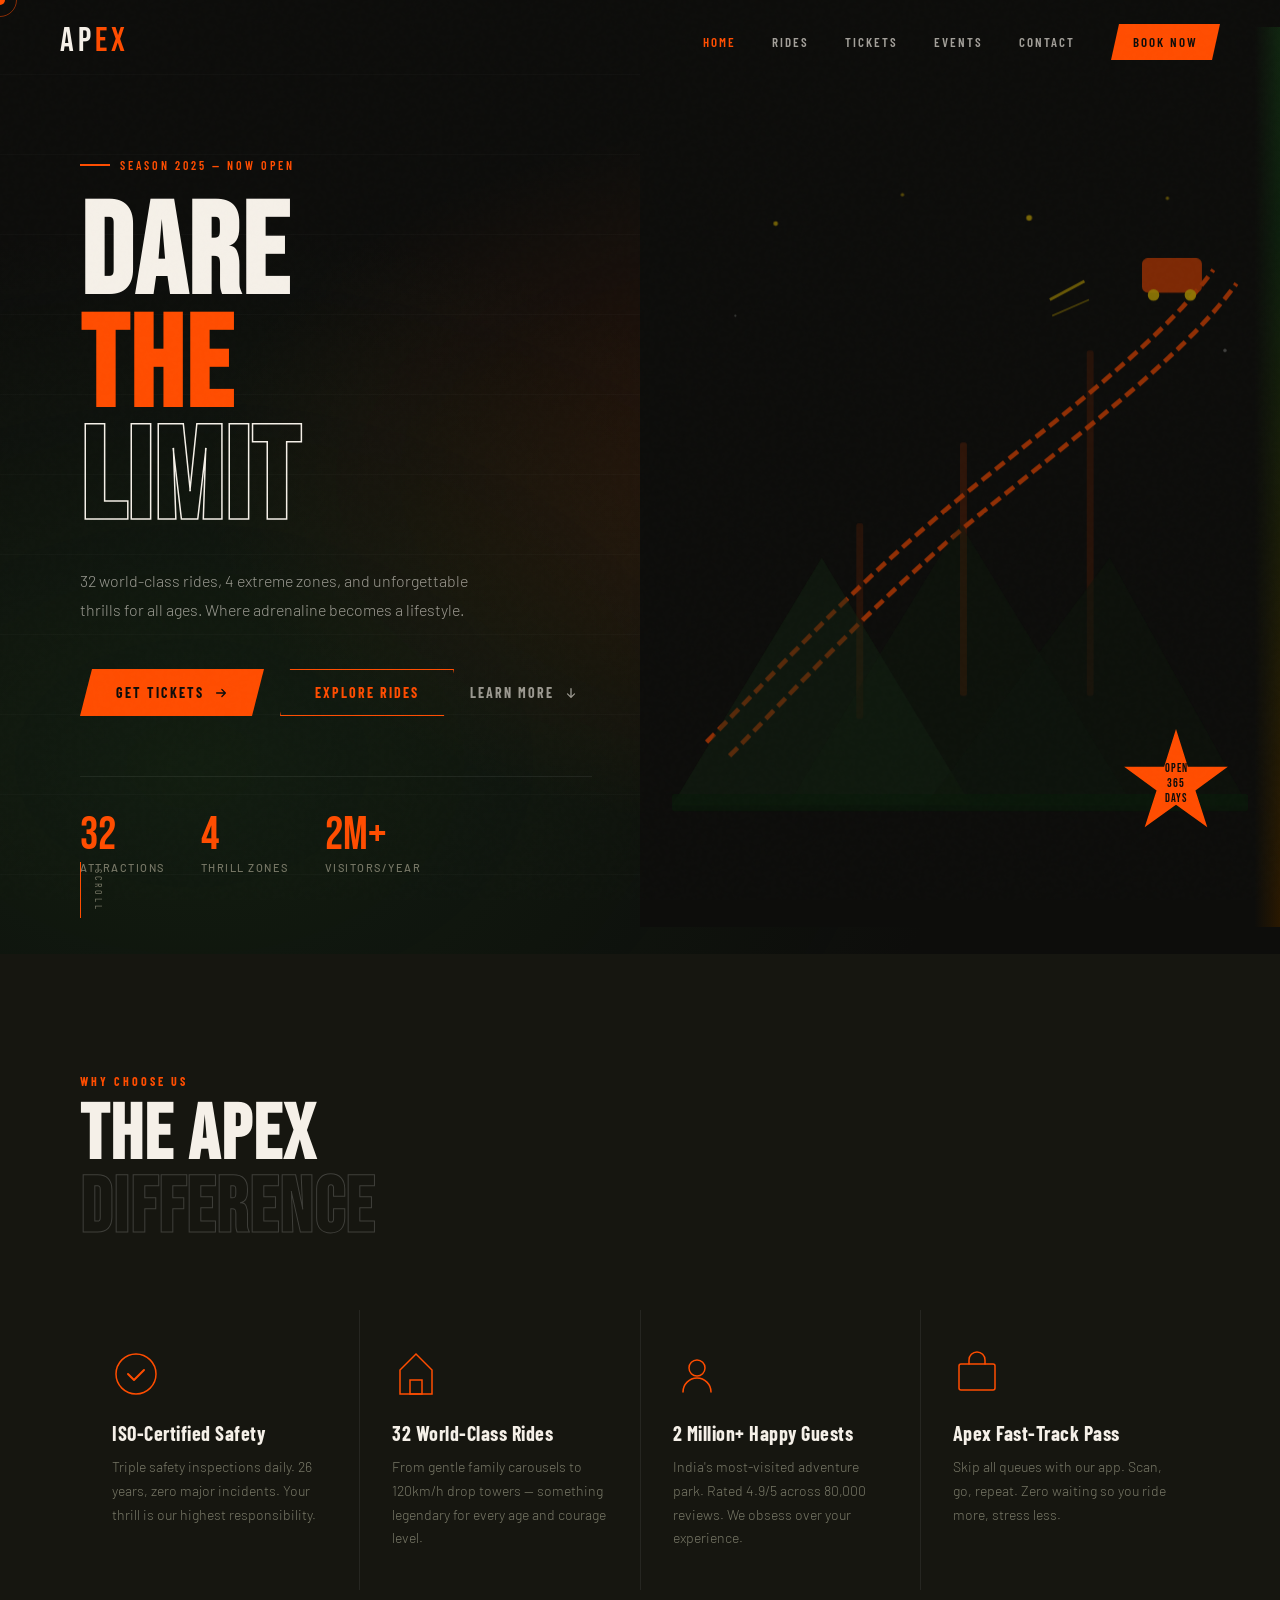
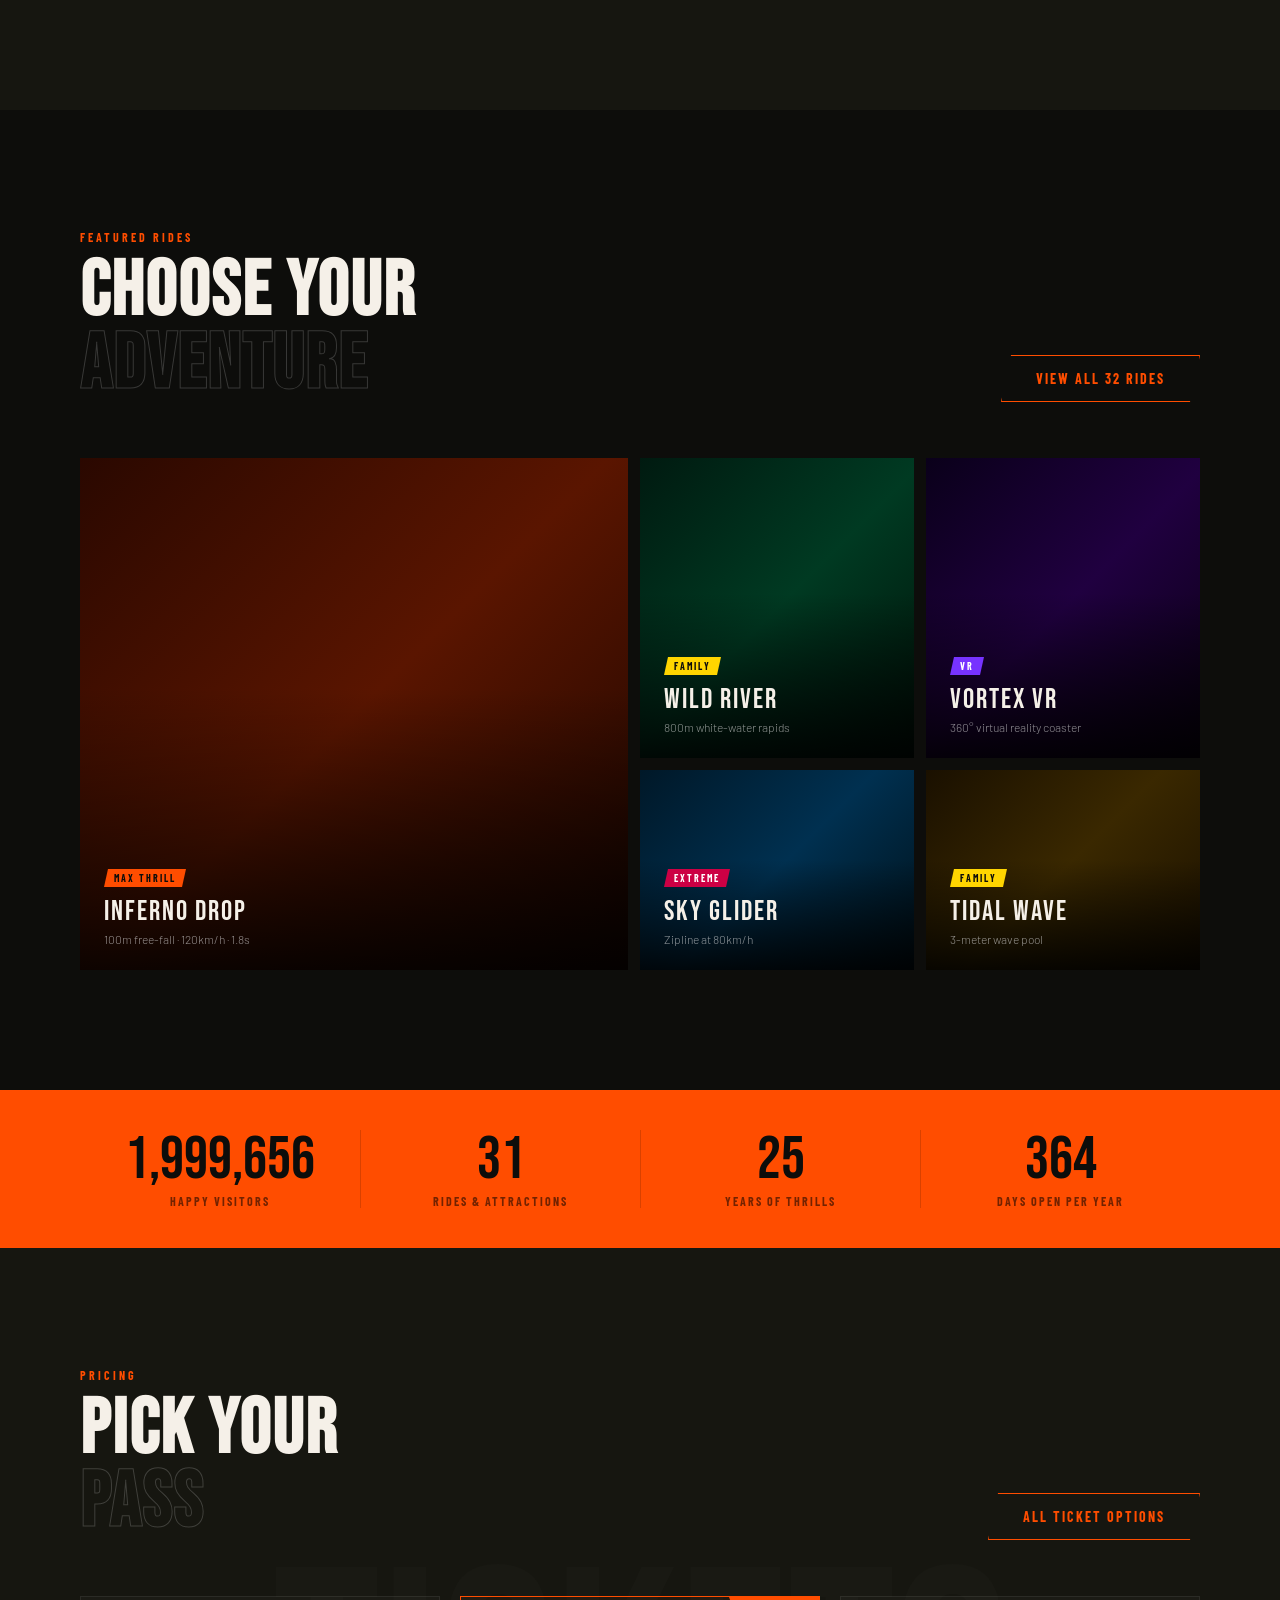
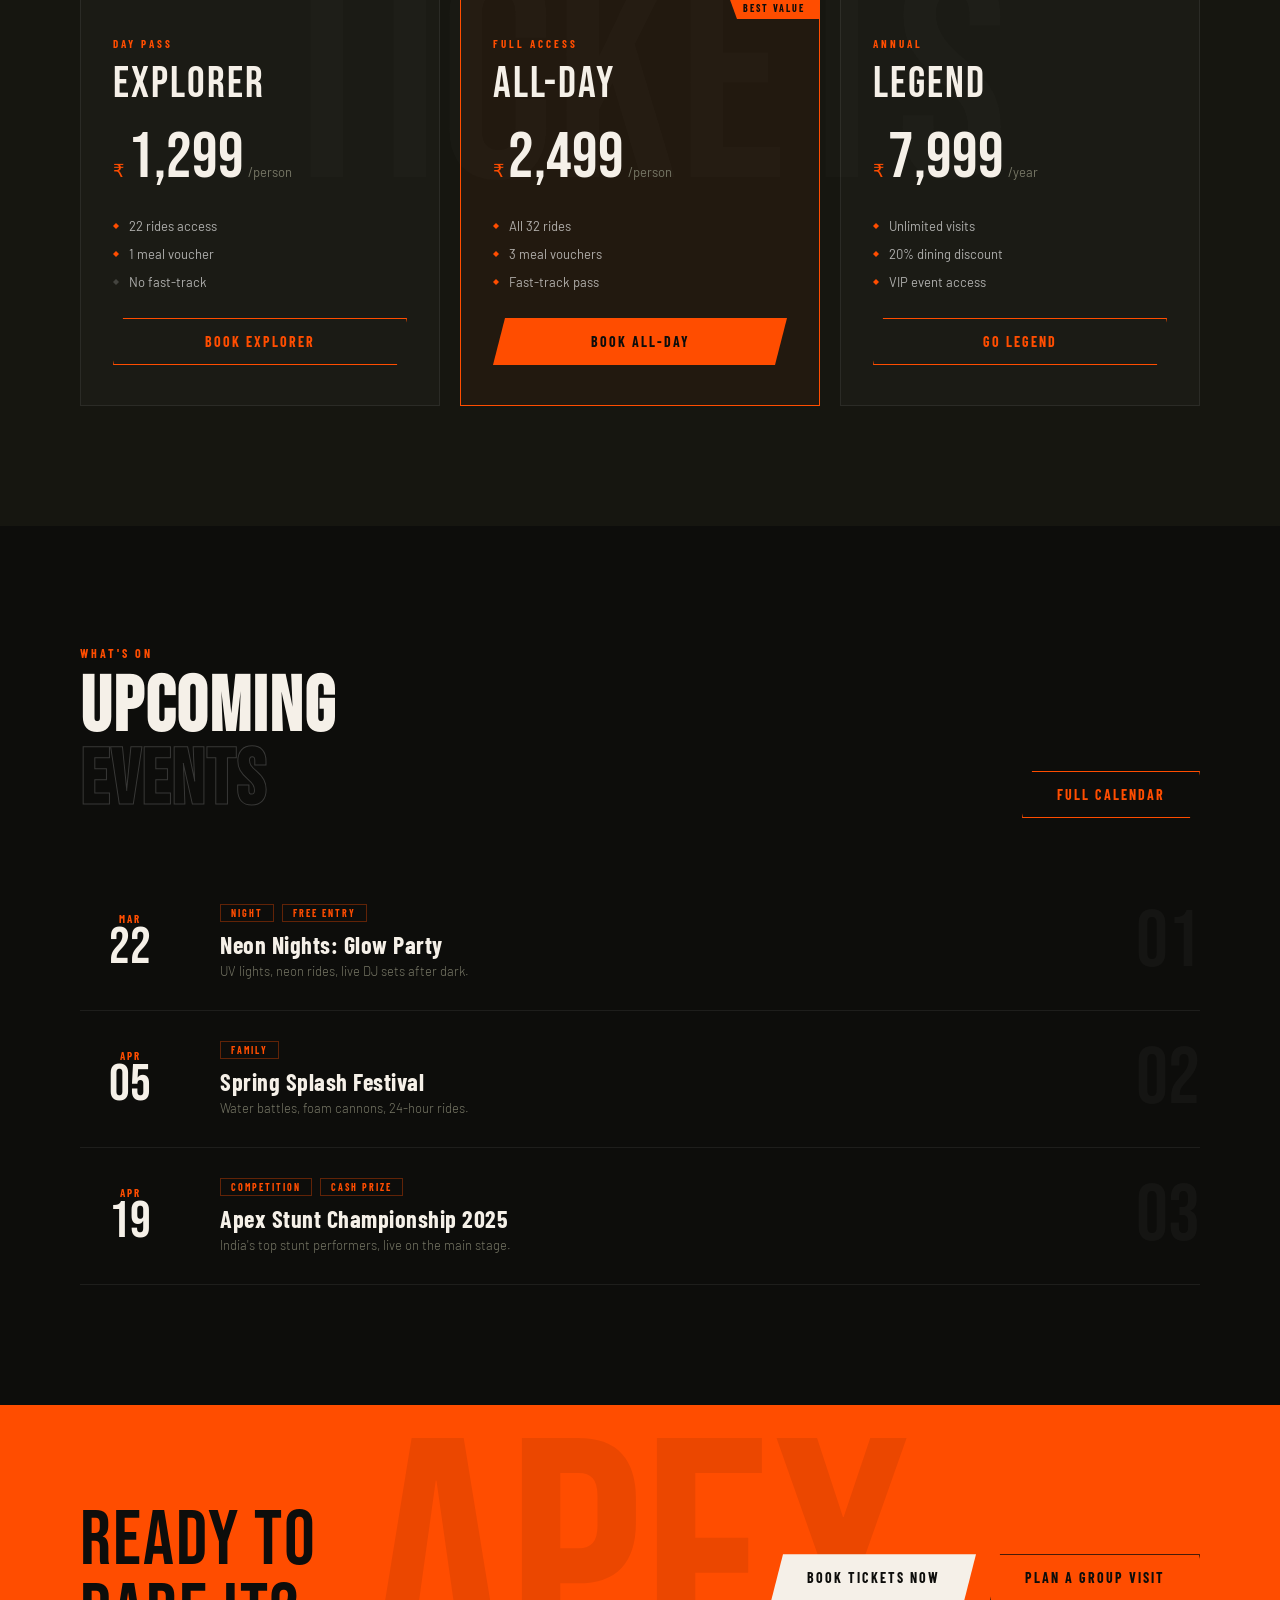
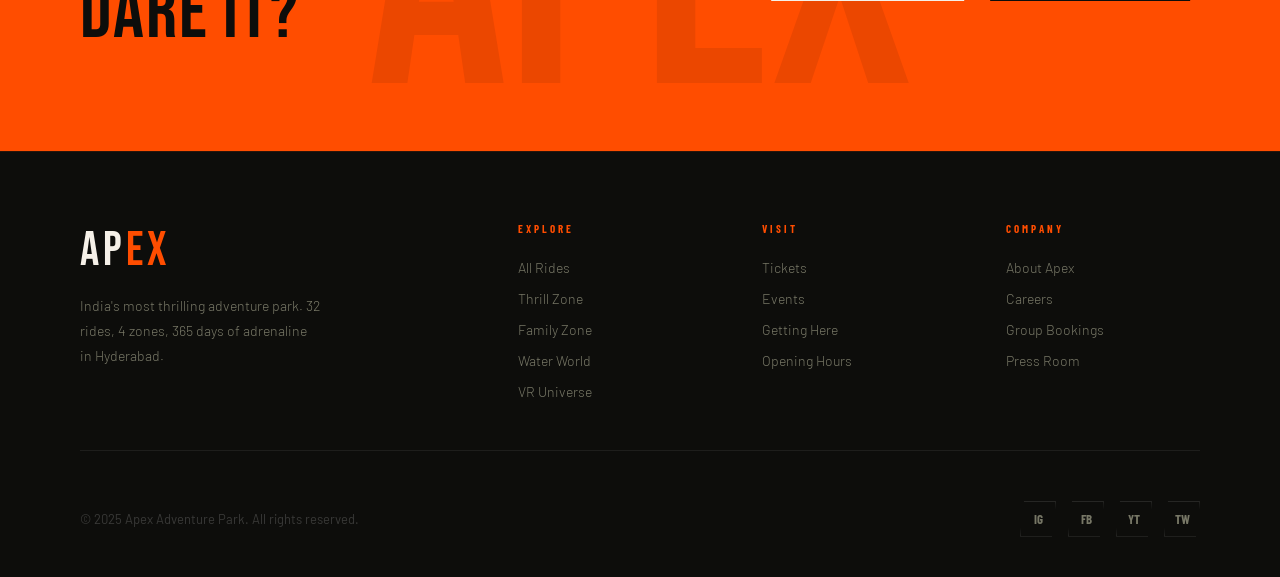
==== commit 2556bee7: "Integrate Google Analytics tracking code Added Google Analytics tracking code to index.html." ====
--- a/index.html
+++ b/index.html
@@ -1,6 +1,15 @@
 <!DOCTYPE html>
 <html lang="en">
 <head>
+  <!-- Google tag (gtag.js) -->
+<script async src="https://www.googletagmanager.com/gtag/js?id=G-7SL0D7XPBV"></script>
+<script>
+  window.dataLayer = window.dataLayer || [];
+  function gtag(){dataLayer.push(arguments);}
+  gtag('js', new Date());
+
+  gtag('config', 'G-7SL0D7XPBV');
+</script>
 <meta charset="UTF-8">
 <meta name="viewport" content="width=device-width, initial-scale=1.0">
 <title>APEX Adventure Park — Home</title>
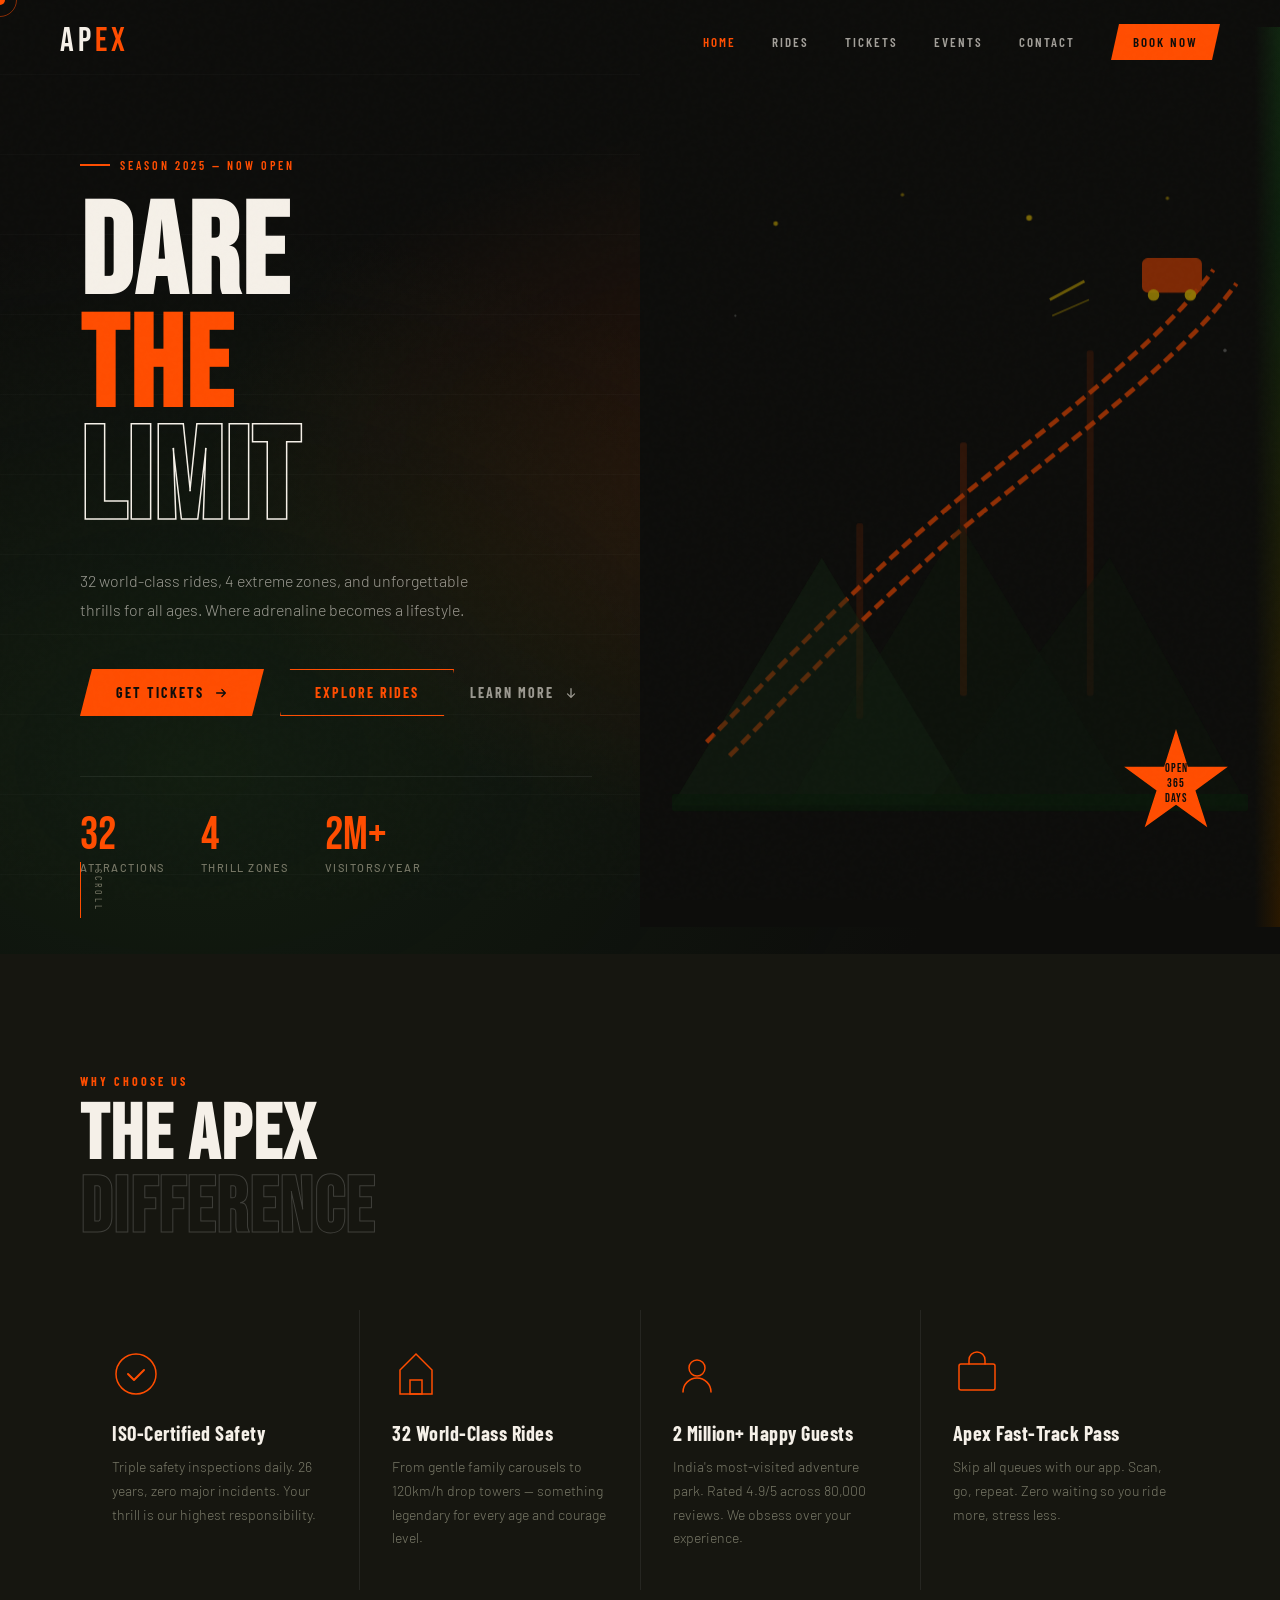
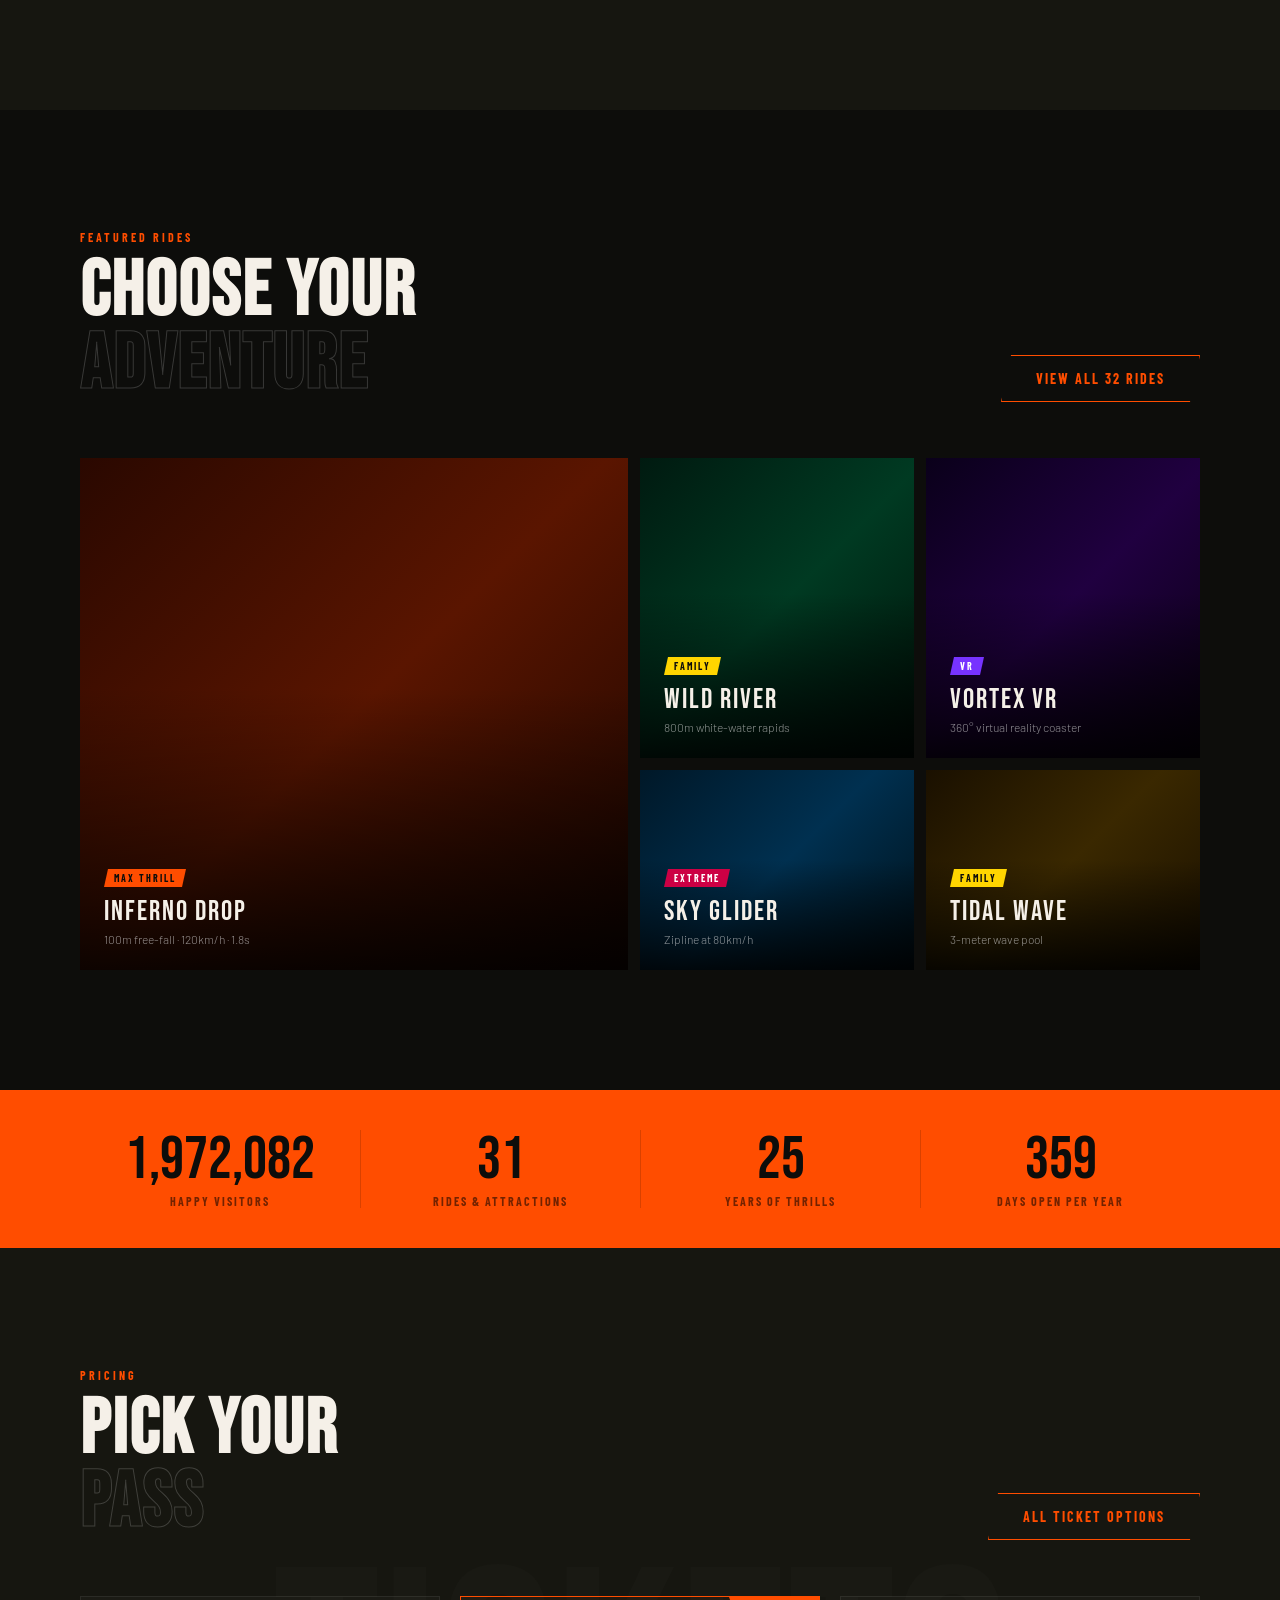
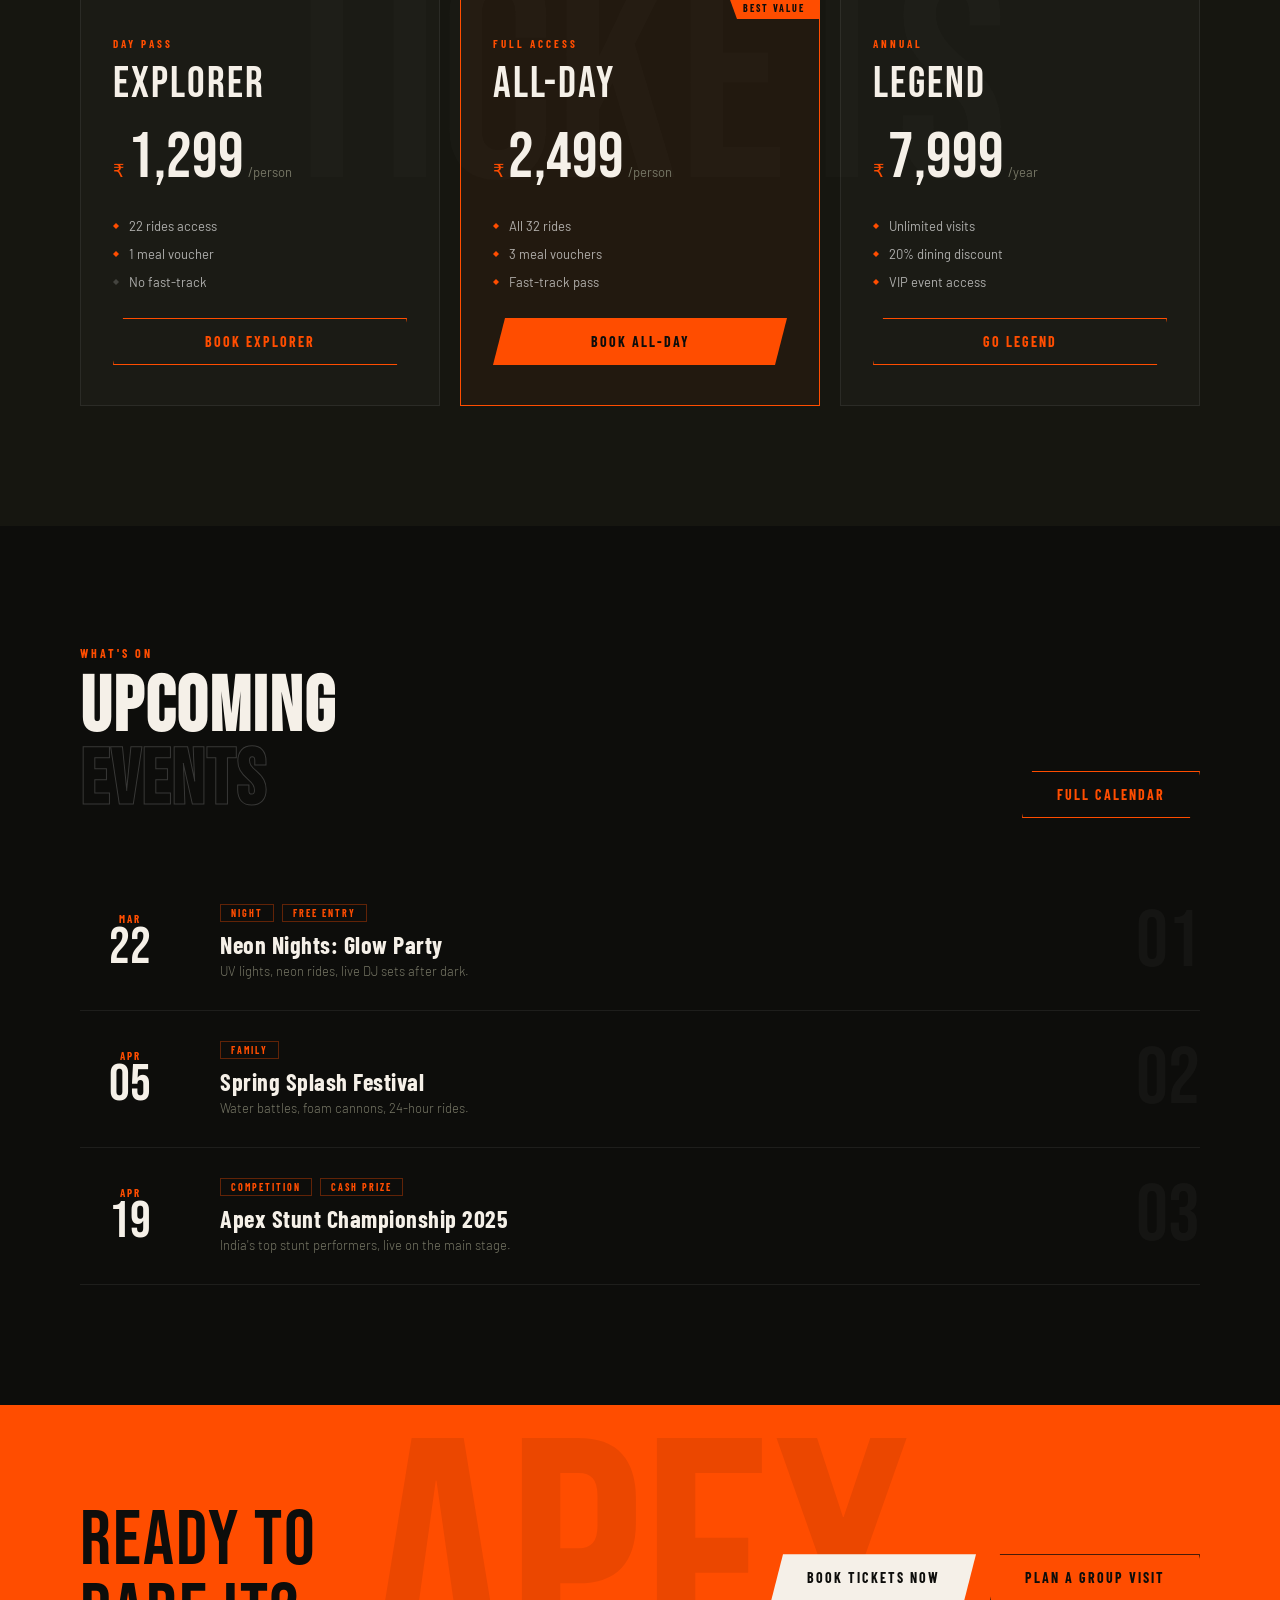
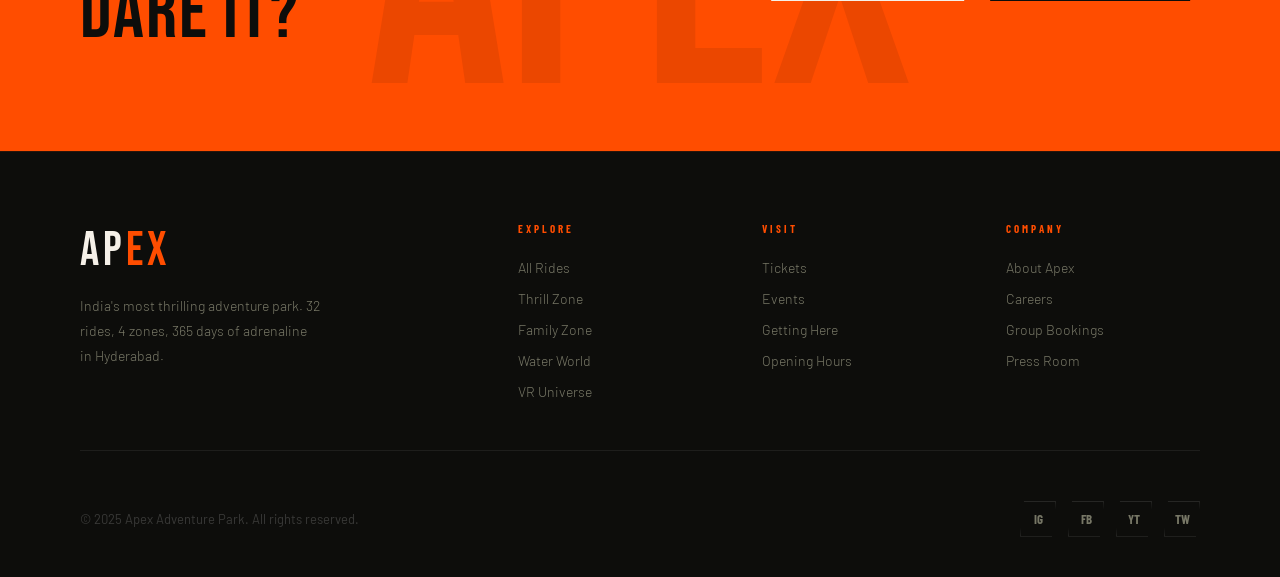
==== commit e3d59d49: "Add Google Tag Manager to index.html" ====
--- a/index.html
+++ b/index.html
@@ -1,6 +1,13 @@
 <!DOCTYPE html>
 <html lang="en">
 <head>
+  <!-- Google Tag Manager -->
+<script>(function(w,d,s,l,i){w[l]=w[l]||[];w[l].push({'gtm.start':
+new Date().getTime(),event:'gtm.js'});var f=d.getElementsByTagName(s)[0],
+j=d.createElement(s),dl=l!='dataLayer'?'&l='+l:'';j.async=true;j.src=
+'https://www.googletagmanager.com/gtm.js?id='+i+dl;f.parentNode.insertBefore(j,f);
+})(window,document,'script','dataLayer','GTM-P9B7BPRV');</script>
+<!-- End Google Tag Manager -->
   <!-- Google tag (gtag.js) -->
 <script async src="https://www.googletagmanager.com/gtag/js?id=G-7SL0D7XPBV"></script>
 <script>
@@ -145,6 +152,10 @@
 </style>
 </head>
 <body>
+  <!-- Google Tag Manager (noscript) -->
+<noscript><iframe src="https://www.googletagmanager.com/ns.html?id=GTM-P9B7BPRV"
+height="0" width="0" style="display:none;visibility:hidden"></iframe></noscript>
+<!-- End Google Tag Manager (noscript) -->
 <div class="cursor" id="cursor"></div>
 <div class="cursor-ring" id="cursor-ring"></div>
 
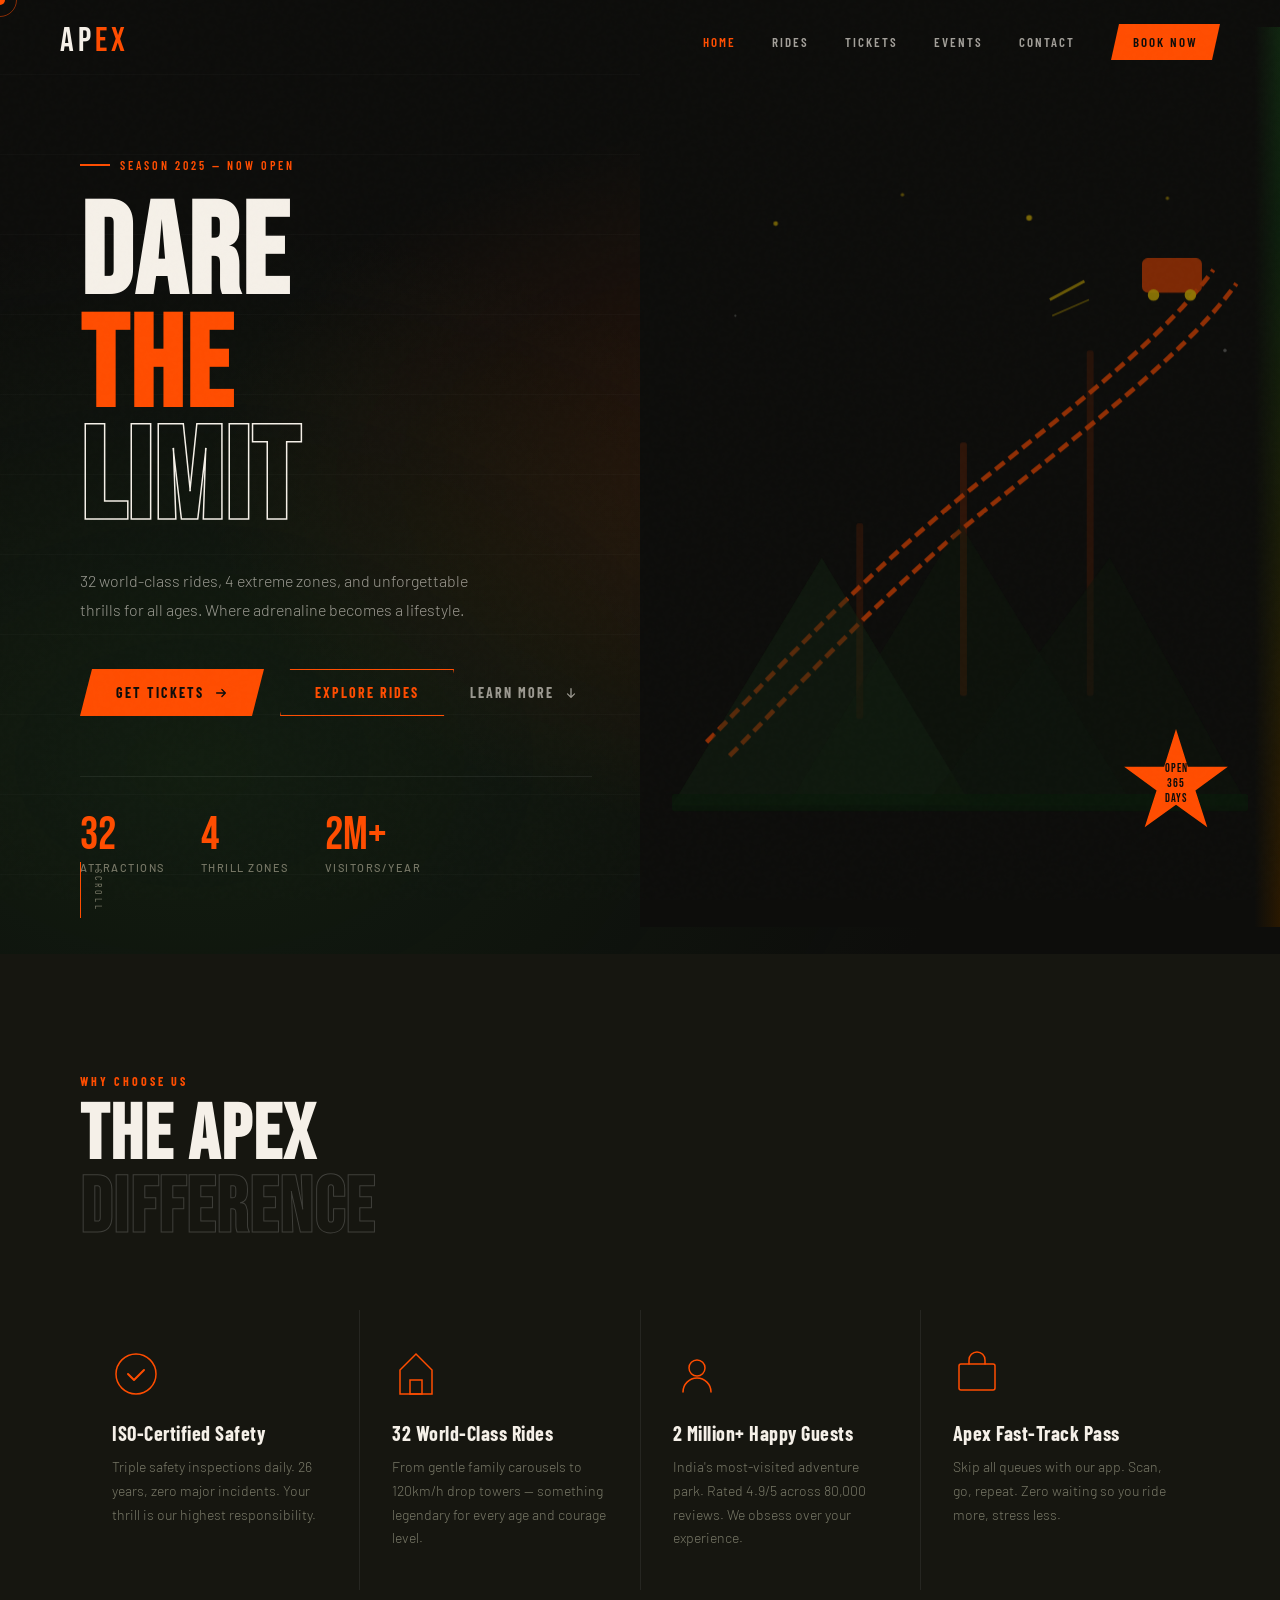
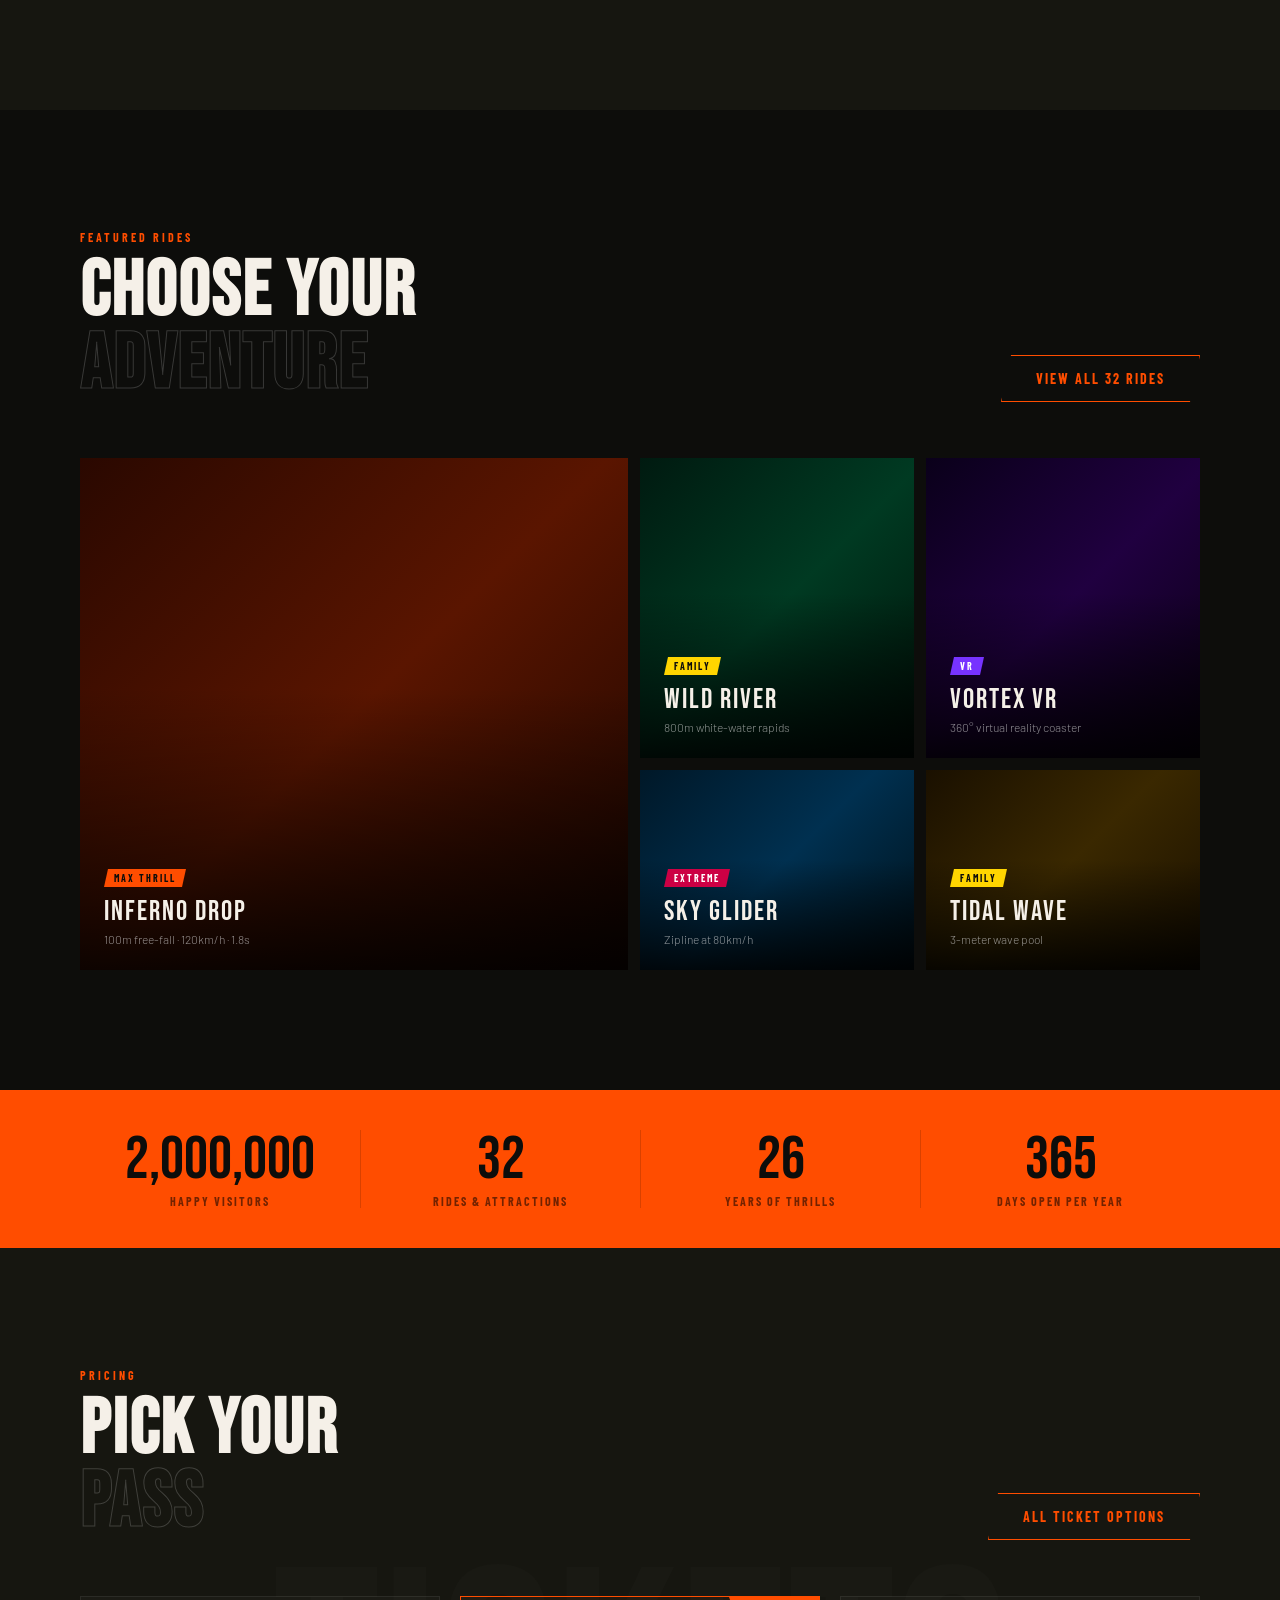
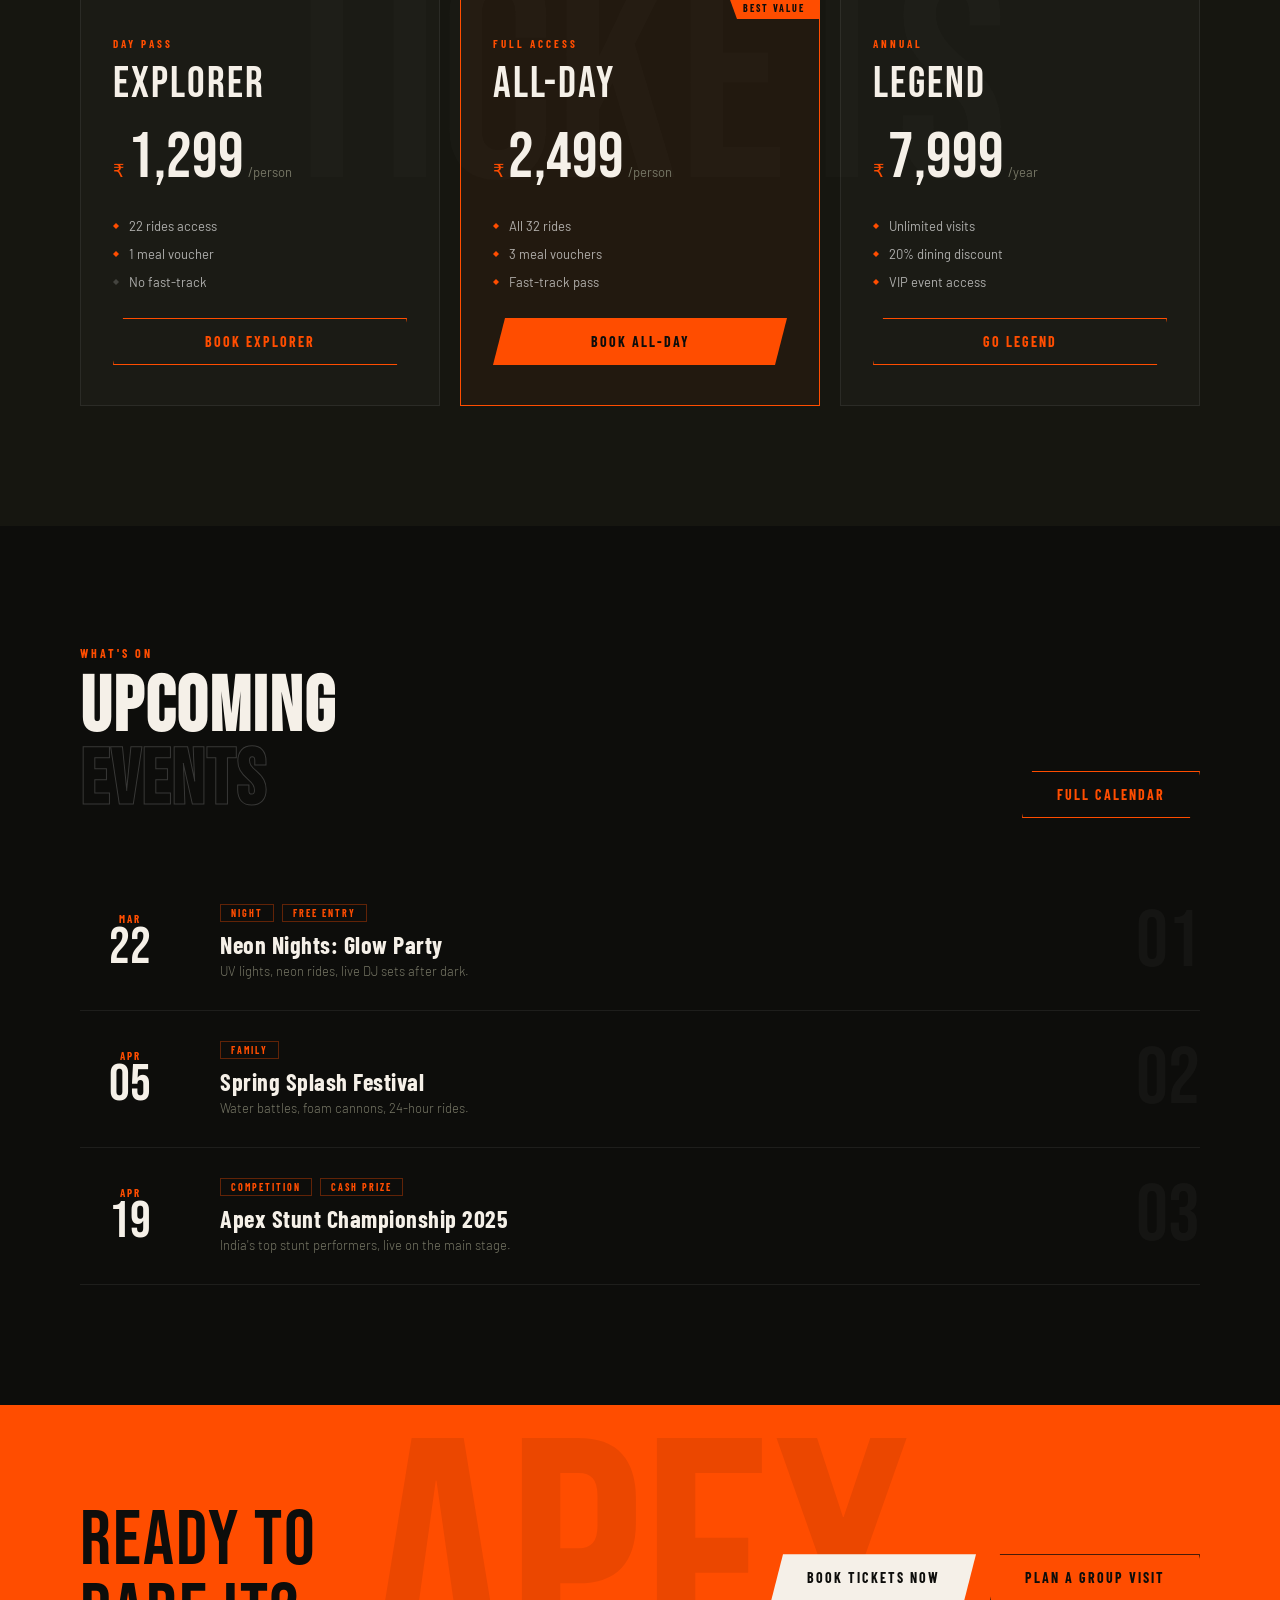
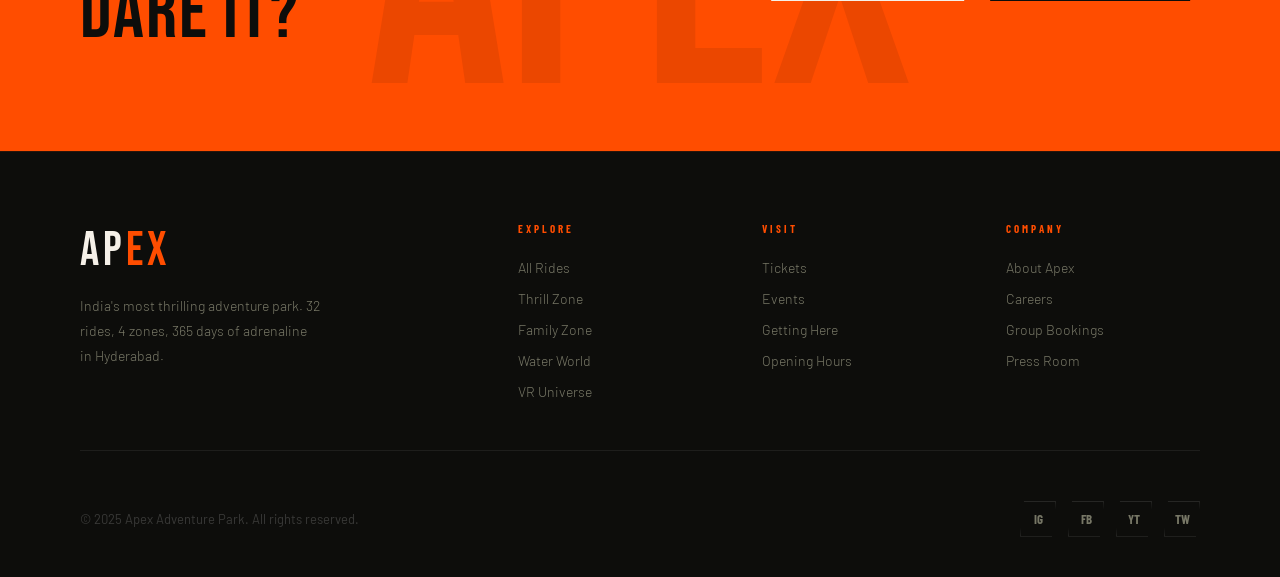
==== commit 608fbf2f: "Update index.html" ====
--- a/index.html
+++ b/index.html
@@ -6,7 +6,7 @@
 new Date().getTime(),event:'gtm.js'});var f=d.getElementsByTagName(s)[0],
 j=d.createElement(s),dl=l!='dataLayer'?'&l='+l:'';j.async=true;j.src=
 'https://www.googletagmanager.com/gtm.js?id='+i+dl;f.parentNode.insertBefore(j,f);
-})(window,document,'script','dataLayer','GTM-P9B7BPRV');</script>
+})(window,document,'script','dataLayer','GTM-5F4QGZLM');</script>
 <!-- End Google Tag Manager -->
   <!-- Google tag (gtag.js) -->
 <script async src="https://www.googletagmanager.com/gtag/js?id=G-7SL0D7XPBV"></script>
@@ -153,9 +153,10 @@
 </head>
 <body>
   <!-- Google Tag Manager (noscript) -->
-<noscript><iframe src="https://www.googletagmanager.com/ns.html?id=GTM-P9B7BPRV"
+<noscript><iframe src="https://www.googletagmanager.com/ns.html?id=GTM-5F4QGZLM"
 height="0" width="0" style="display:none;visibility:hidden"></iframe></noscript>
 <!-- End Google Tag Manager (noscript) -->
+  
 <div class="cursor" id="cursor"></div>
 <div class="cursor-ring" id="cursor-ring"></div>
 
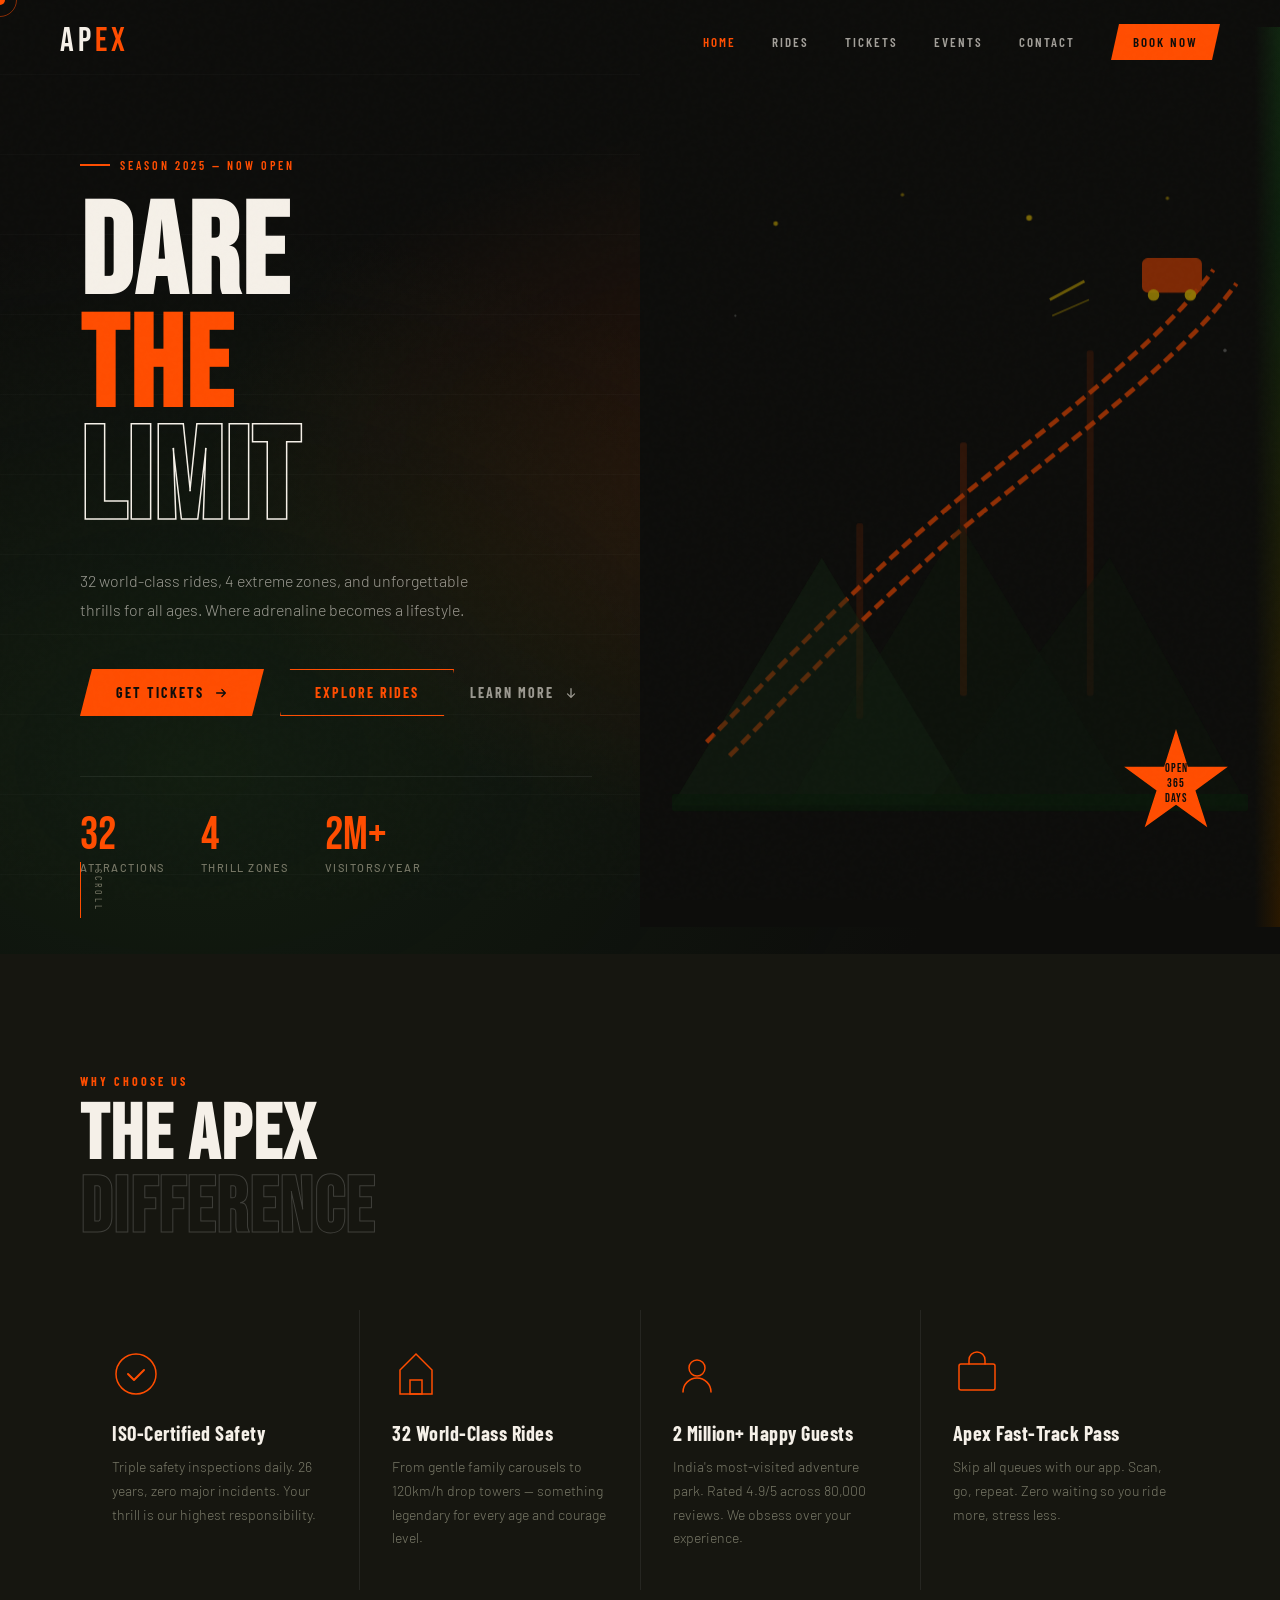
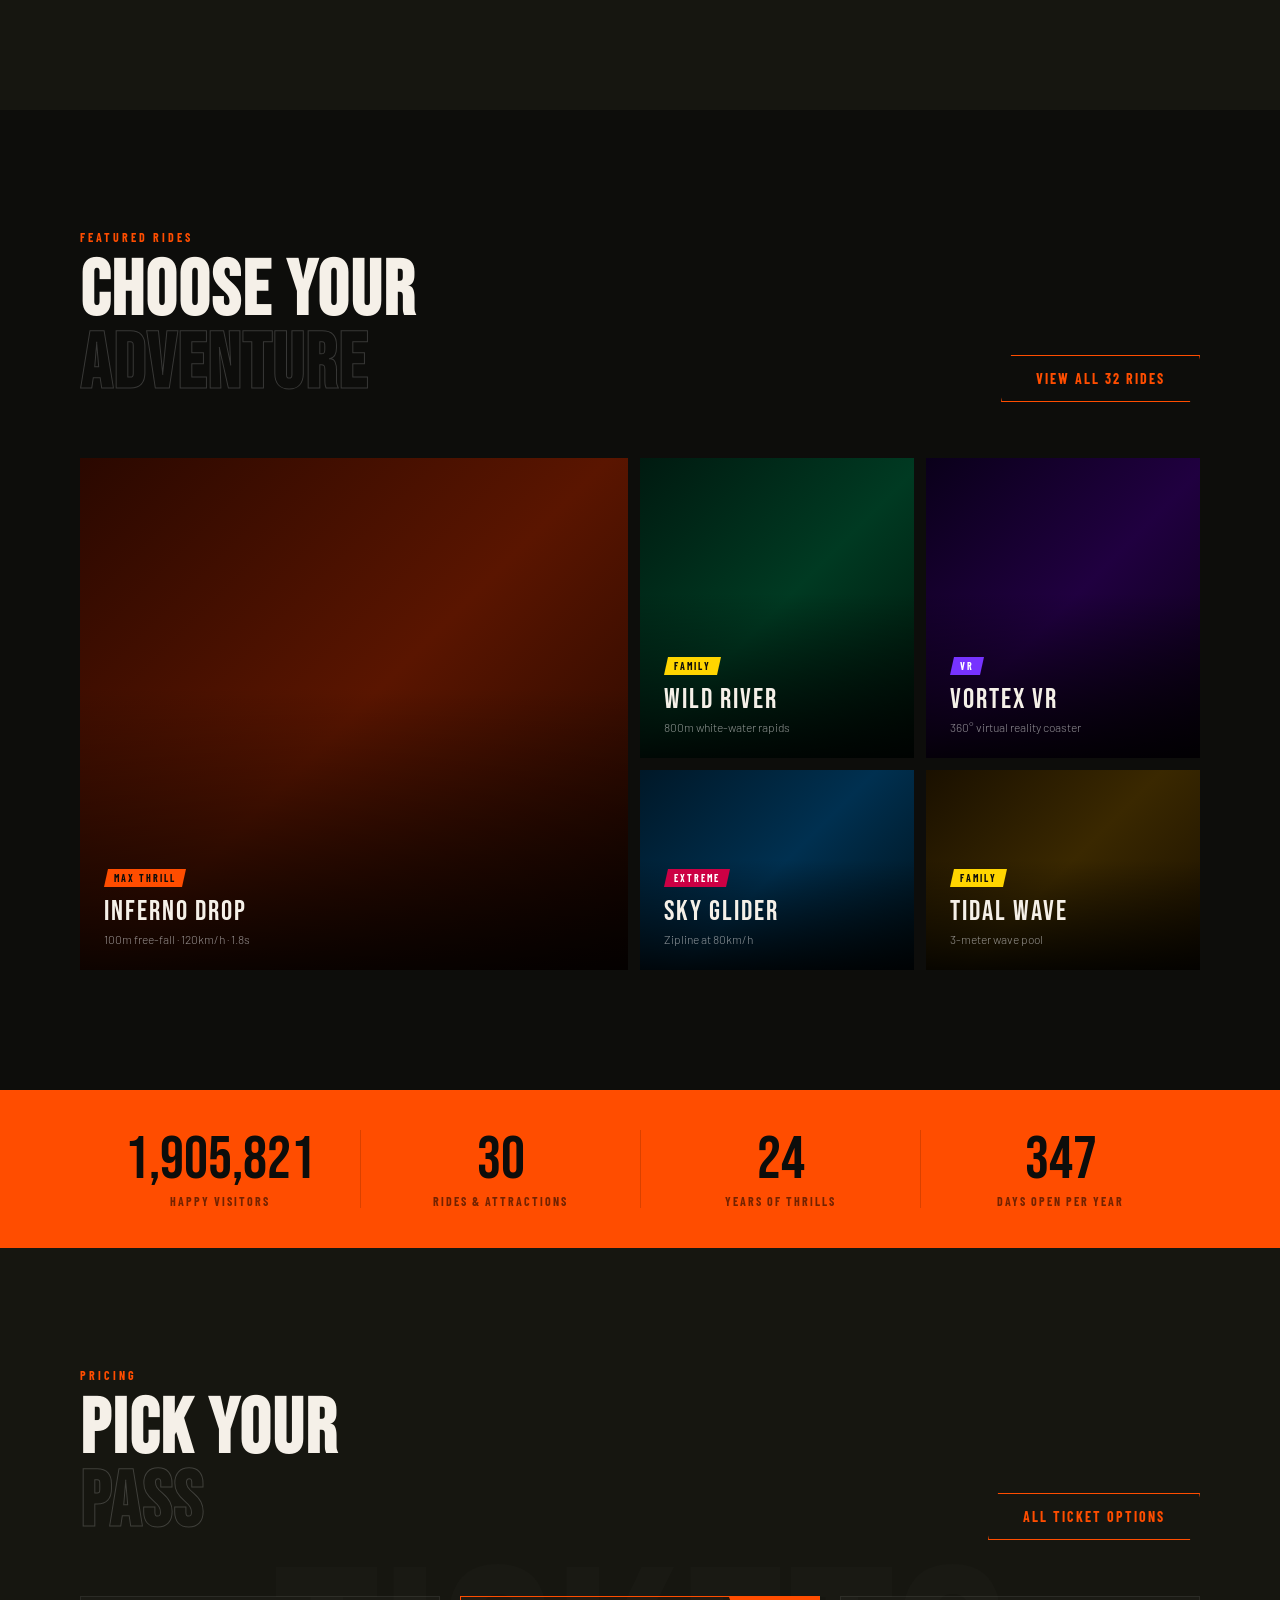
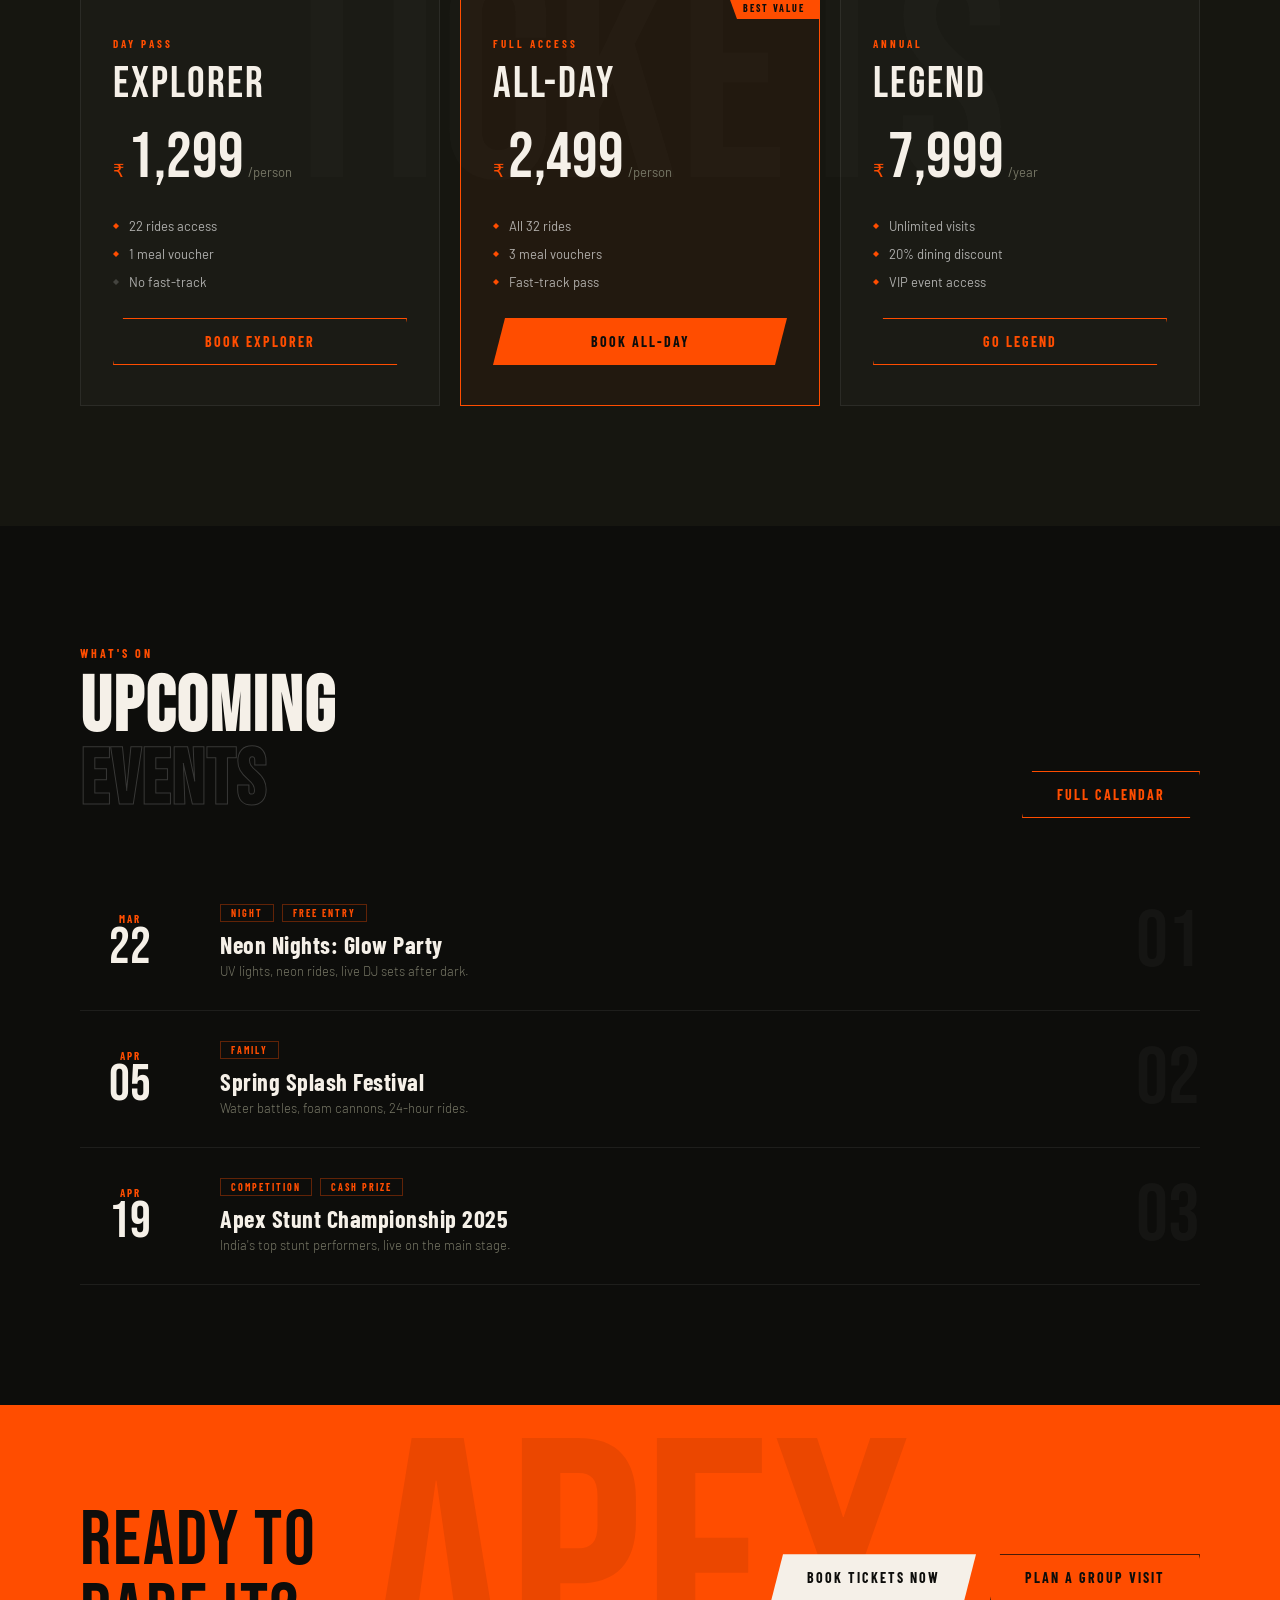
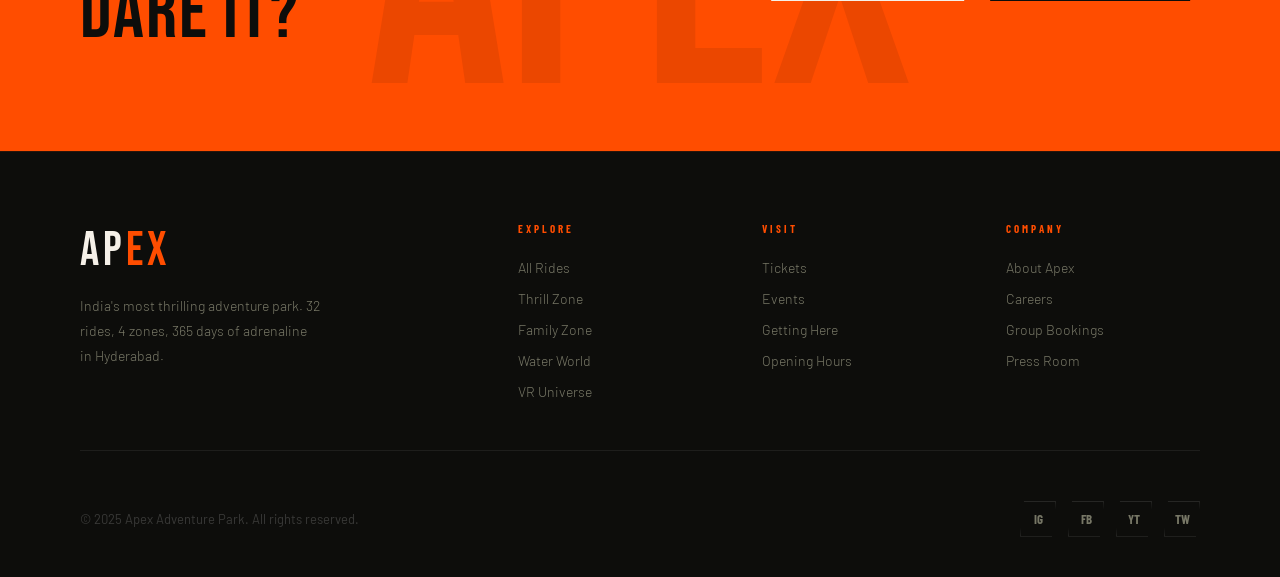
==== commit 508d8576: "Update index.html" ====
--- a/index.html
+++ b/index.html
@@ -1,14 +1,14 @@
 <!DOCTYPE html>
 <html lang="en">
 <head>
-  <!-- Google Tag Manager -->
+ <!-- Google Tag Manager -->
 <script>(function(w,d,s,l,i){w[l]=w[l]||[];w[l].push({'gtm.start':
 new Date().getTime(),event:'gtm.js'});var f=d.getElementsByTagName(s)[0],
 j=d.createElement(s),dl=l!='dataLayer'?'&l='+l:'';j.async=true;j.src=
 'https://www.googletagmanager.com/gtm.js?id='+i+dl;f.parentNode.insertBefore(j,f);
-})(window,document,'script','dataLayer','GTM-5F4QGZLM');</script>
+})(window,document,'script','dataLayer','GTM-P9B7BPRV');</script>
 <!-- End Google Tag Manager -->
-  <!-- Google tag (gtag.js) -->
+<!-- Google tag (gtag.js) -->
 <script async src="https://www.googletagmanager.com/gtag/js?id=G-7SL0D7XPBV"></script>
 <script>
   window.dataLayer = window.dataLayer || [];
@@ -152,8 +152,8 @@
 </style>
 </head>
 <body>
-  <!-- Google Tag Manager (noscript) -->
-<noscript><iframe src="https://www.googletagmanager.com/ns.html?id=GTM-5F4QGZLM"
+ <!-- Google Tag Manager (noscript) -->
+<noscript><iframe src="https://www.googletagmanager.com/ns.html?id=GTM-P9B7BPRV"
 height="0" width="0" style="display:none;visibility:hidden"></iframe></noscript>
 <!-- End Google Tag Manager (noscript) -->
   
